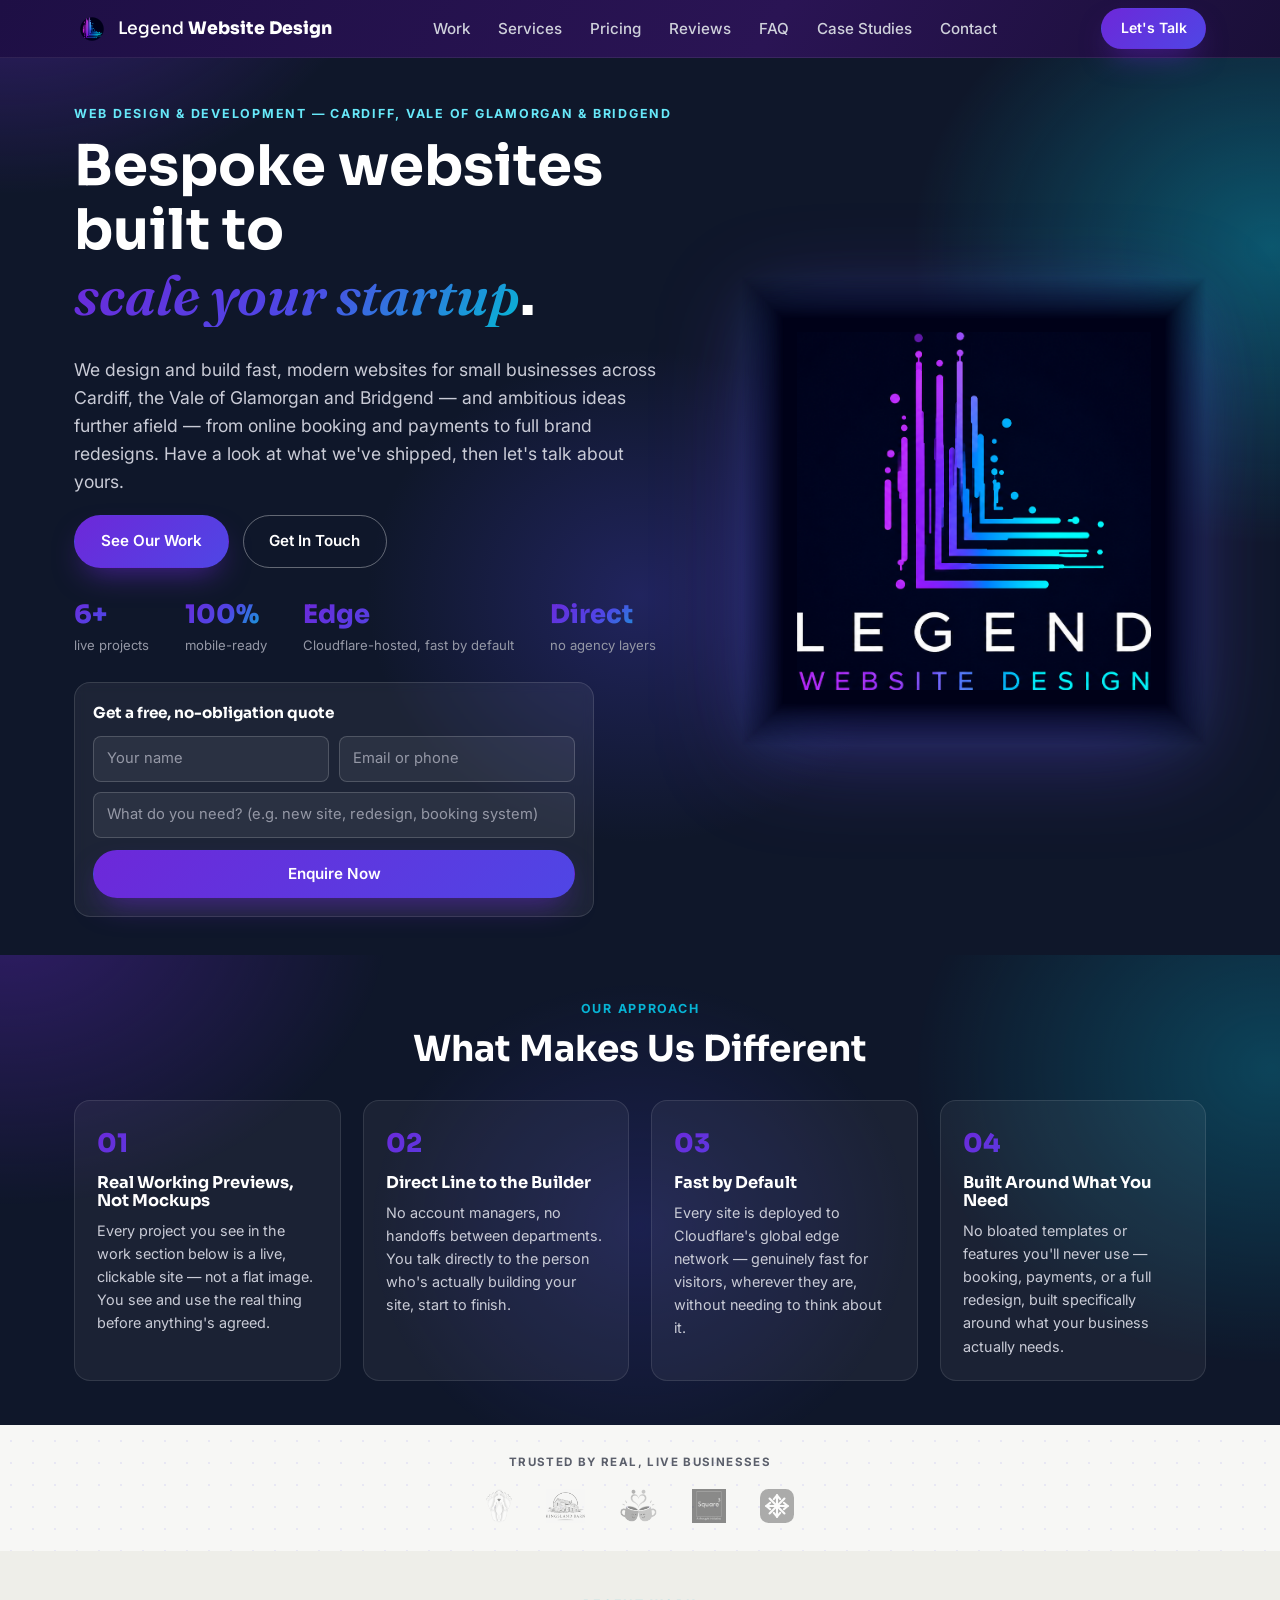
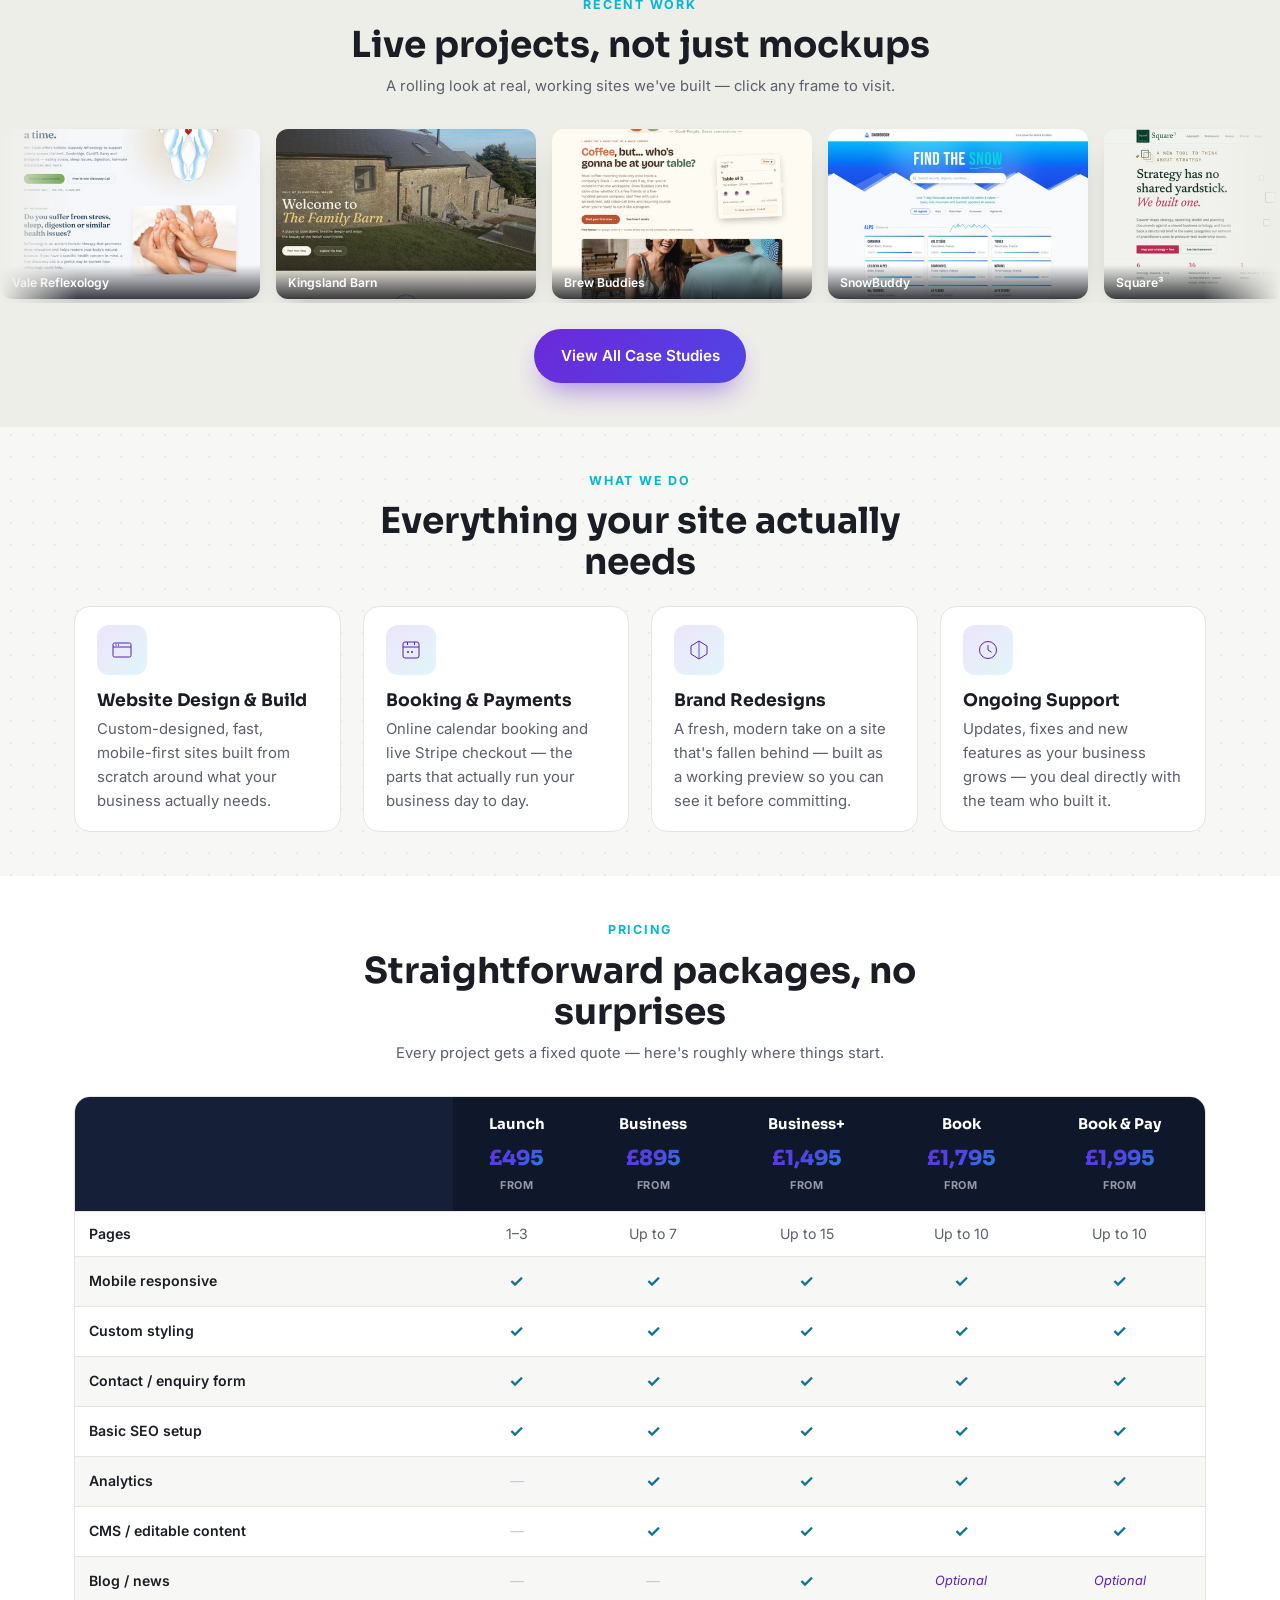
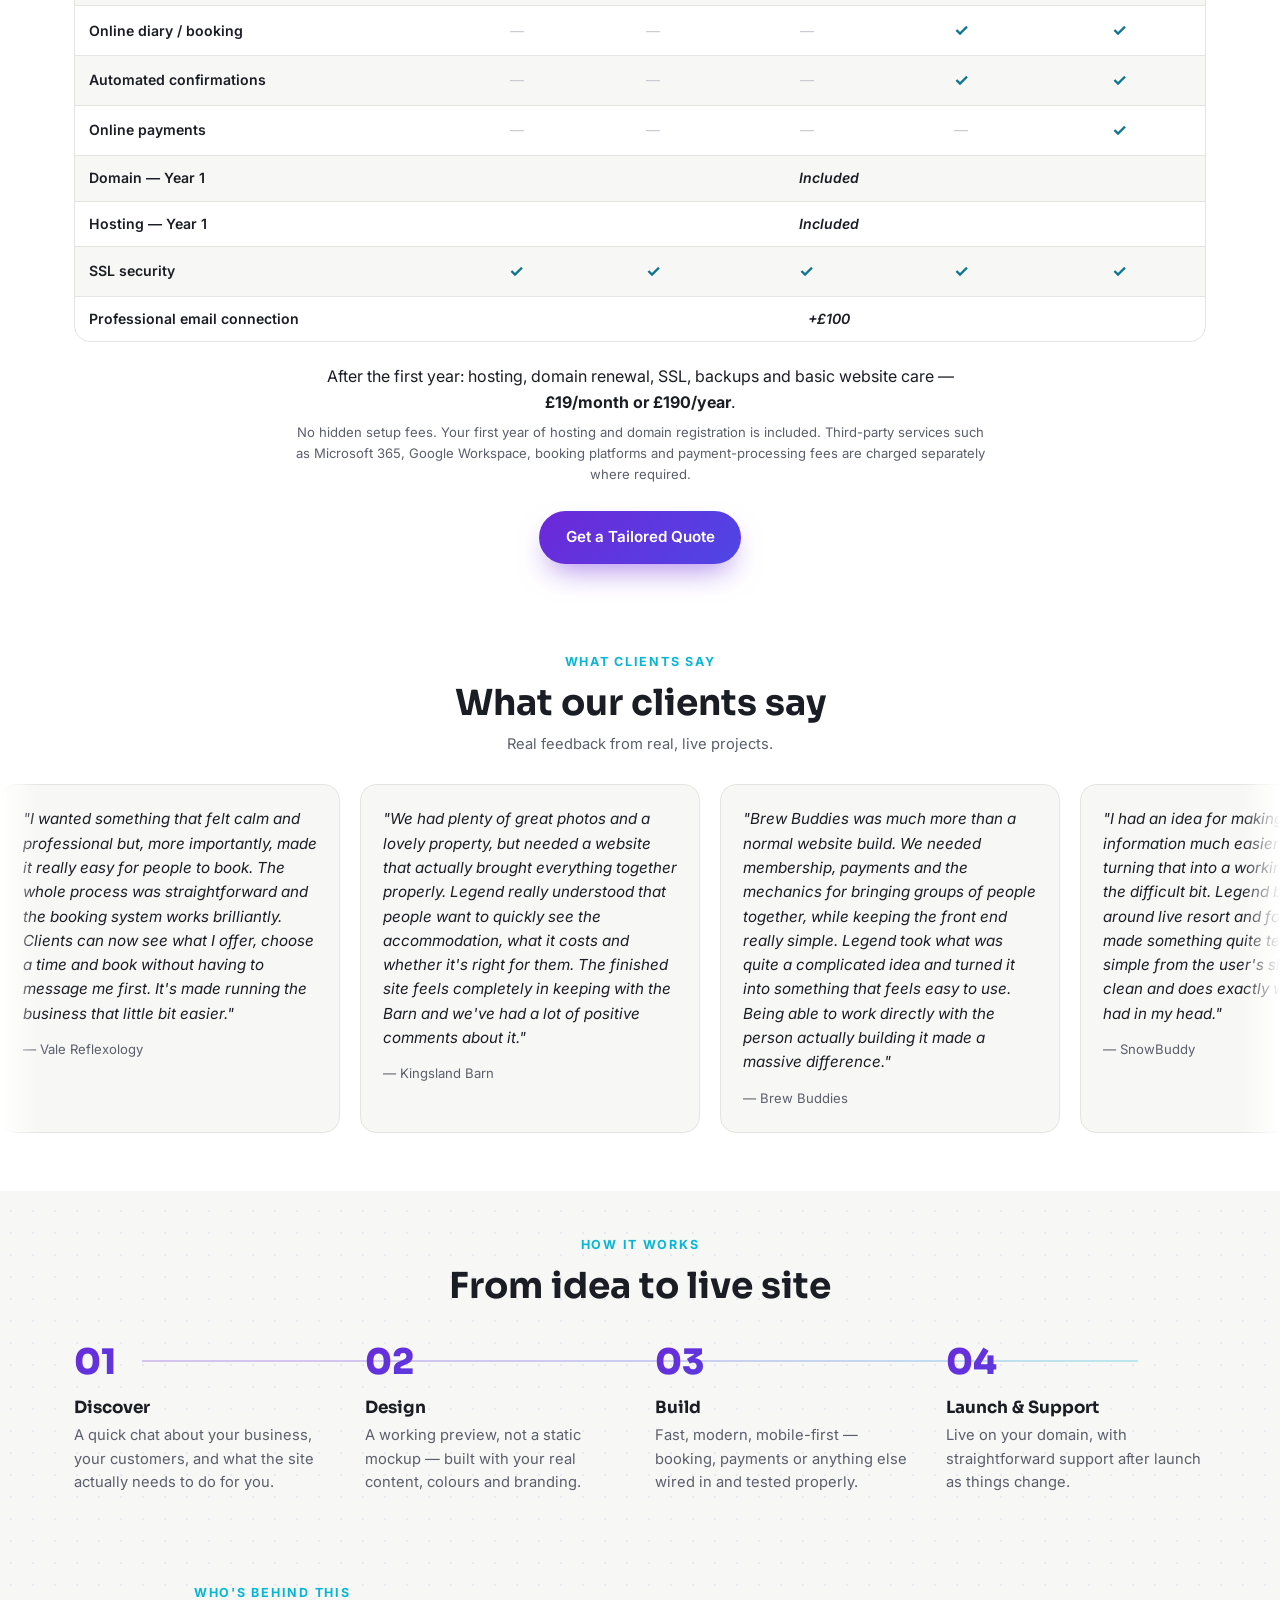
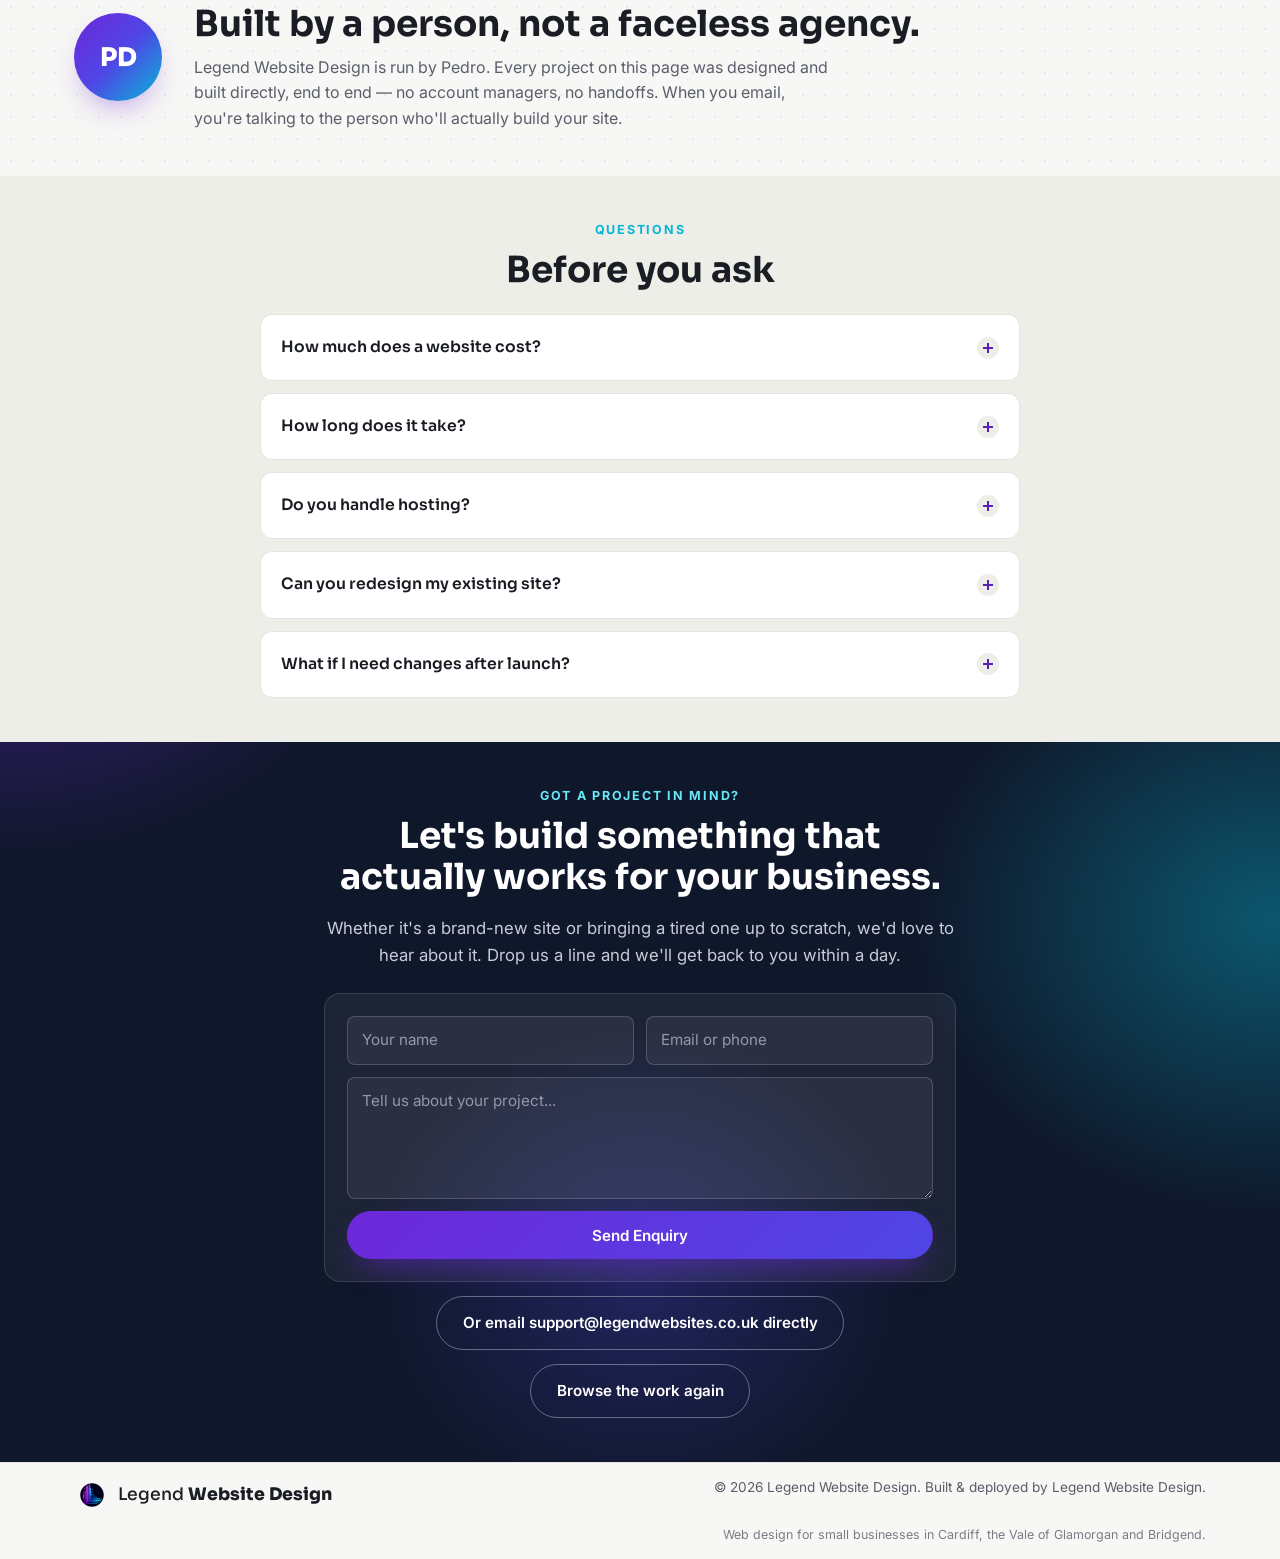
==== website/index.html @ ebe302f9 "Replace placeholder testimonials with 6 real client quotes - Vale Reflexology, Kingsland Barn, Brew " ====
<!DOCTYPE html>
<html lang="en">
<head>
<meta charset="UTF-8">
<meta name="viewport" content="width=device-width, initial-scale=1.0">
<title>Web Designer in Cardiff, Vale of Glamorgan &amp; Bridgend | Legend Website Design</title>
<meta name="description" content="Legend Website Design builds fast, modern websites for small businesses across Cardiff, the Vale of Glamorgan and Bridgend — booking systems, online payments and full brand redesigns, with fixed quotes and real, working previews.">
<meta name="robots" content="index, follow">
<link rel="canonical" href="https://www.legendwebsites.co.uk/">
<meta name="theme-color" content="#0f172a">

<meta property="og:type" content="website">
<meta property="og:site_name" content="Legend Website Design">
<meta property="og:locale" content="en_GB">
<meta property="og:url" content="https://www.legendwebsites.co.uk/">
<meta property="og:title" content="Web Designer in Cardiff, Vale of Glamorgan &amp; Bridgend | Legend Website Design">
<meta property="og:description" content="Fast, modern websites for small businesses across Cardiff, the Vale of Glamorgan and Bridgend — booking systems, online payments and full brand redesigns.">
<meta property="og:image" content="https://www.legendwebsites.co.uk/assets/og-image.jpg">
<meta property="og:image:width" content="1200">
<meta property="og:image:height" content="630">

<meta name="twitter:card" content="summary_large_image">
<meta name="twitter:title" content="Web Designer in Cardiff, Vale of Glamorgan &amp; Bridgend | Legend Website Design">
<meta name="twitter:description" content="Fast, modern websites for small businesses across Cardiff, the Vale of Glamorgan and Bridgend — booking systems, online payments and full brand redesigns.">
<meta name="twitter:image" content="https://www.legendwebsites.co.uk/assets/og-image.jpg">

<link rel="icon" href="/favicon.ico" sizes="any">
<link rel="icon" type="image/png" href="assets/favicon-dark-32.png" media="(prefers-color-scheme: dark)">
<link rel="icon" type="image/png" href="assets/favicon-light-32.png" media="(prefers-color-scheme: light)">
<link rel="icon" type="image/png" sizes="192x192" href="assets/favicon-dark-192.png">
<link rel="apple-touch-icon" href="assets/apple-touch-icon.png">
<link rel="preconnect" href="https://fonts.googleapis.com">
<link rel="preconnect" href="https://fonts.gstatic.com" crossorigin>
<link href="https://fonts.googleapis.com/css2?family=Sora:wght@400;500;600;700;800&family=Inter:wght@400;500;600;700&family=Fraunces:ital,wght@1,500;1,600&display=swap" rel="stylesheet">
<link rel="stylesheet" href="styles.css">
<script type="application/ld+json">
{
  "@context": "https://schema.org",
  "@type": "ProfessionalService",
  "name": "Legend Website Design",
  "description": "UK web design and development studio building fast, modern websites for small businesses — booking systems, online payments and full brand redesigns.",
  "url": "https://www.legendwebsites.co.uk/",
  "image": "https://www.legendwebsites.co.uk/assets/og-image.jpg",
  "email": "support@legendwebsites.co.uk",
  "areaServed": [
    { "@type": "City", "name": "Cardiff" },
    { "@type": "AdministrativeArea", "name": "Vale of Glamorgan" },
    { "@type": "City", "name": "Bridgend" }
  ],
  "priceRange": "£495-£2000",
  "makesOffer": [
    { "@type": "Offer", "itemOffered": { "@type": "Service", "name": "Website Design & Build" } },
    { "@type": "Offer", "itemOffered": { "@type": "Service", "name": "Booking & Payments Integration" } },
    { "@type": "Offer", "itemOffered": { "@type": "Service", "name": "Brand Redesigns" } },
    { "@type": "Offer", "itemOffered": { "@type": "Service", "name": "Ongoing Website Support" } }
  ]
}
</script>
<script type="application/ld+json">
{
  "@context": "https://schema.org",
  "@type": "FAQPage",
  "mainEntity": [
    {
      "@type": "Question",
      "name": "How much does a website cost?",
      "acceptedAnswer": { "@type": "Answer", "text": "Every project gets a fixed quote based on what you actually need — a simple site costs a lot less than one with booking and payments built in. Get in touch for a free, no-obligation quote before anything's agreed." }
    },
    {
      "@type": "Question",
      "name": "How long does it take?",
      "acceptedAnswer": { "@type": "Answer", "text": "Most small business sites go from first chat to live site in a couple of weeks, depending on scope and how quickly we get your content and feedback." }
    },
    {
      "@type": "Question",
      "name": "Do you handle hosting?",
      "acceptedAnswer": { "@type": "Answer", "text": "Yes — every site is deployed on Cloudflare's global network, fast by default, with hosting handled for you as part of the build." }
    },
    {
      "@type": "Question",
      "name": "Can you redesign my existing site?",
      "acceptedAnswer": { "@type": "Answer", "text": "Yes — that's exactly what the My Village Decor project in the work section is: a full redesign concept built as a real, working preview before anything's agreed." }
    },
    {
      "@type": "Question",
      "name": "What if I need changes after launch?",
      "acceptedAnswer": { "@type": "Answer", "text": "Ongoing updates and support are available whenever you need them — you deal directly with whoever built your site, not a support queue." }
    }
  ]
}
</script>
</head>
<body>

<header class="site-header" id="top">
  <div class="wrap header-inner">
    <a class="brand" href="#top">
      <img src="assets/logo-circle-120.png" alt="" class="brand-mark" aria-hidden="true">
      <span class="brand-text">Legend <strong>Website Design</strong></span>
    </a>
    <nav class="main-nav" aria-label="Primary">
      <a href="#work">Work</a>
      <a href="#services">Services</a>
      <a href="#pricing">Pricing</a>
      <a href="#reviews">Reviews</a>
      <a href="#faq">FAQ</a>
      <a href="/case-studies">Case Studies</a>
      <a href="#contact">Contact</a>
    </nav>
    <a href="#contact" class="btn btn-primary btn-sm header-cta">Let's Talk</a>
    <button class="nav-toggle" aria-label="Open menu" aria-expanded="false" id="navToggle">
      <span></span><span></span><span></span>
    </button>
  </div>
</header>

<main>

  <section class="hero">
    <div class="hero-glow" aria-hidden="true"></div>
    <div class="wrap hero-inner">
      <div class="hero-copy">
        <p class="eyebrow">Web design &amp; development — Cardiff, Vale of Glamorgan &amp; Bridgend</p>
        <h1>Bespoke websites built to<br><span class="rotate-word" id="rotateWord">tell your story</span>.</h1>
        <p class="hero-lede">We design and build fast, modern websites for small businesses across Cardiff, the Vale of Glamorgan and Bridgend — and ambitious ideas further afield — from online booking and payments to full brand redesigns. Have a look at what we've shipped, then let's talk about yours.</p>
        <div class="hero-actions">
          <a href="#work" class="btn btn-primary">See Our Work</a>
          <a href="#contact" class="btn btn-outline">Get In Touch</a>
        </div>
        <ul class="hero-stats">
          <li><strong>6+</strong><span>live projects</span></li>
          <li><strong>100%</strong><span>mobile-ready</span></li>
          <li><strong>Edge</strong><span>Cloudflare-hosted, fast by default</span></li>
          <li><strong>Direct</strong><span>no agency layers</span></li>
        </ul>

        <form class="quickform" id="heroQuickform">
          <p class="quickform-title">Get a free, no-obligation quote</p>
          <div class="quickform-row">
            <label class="sr-only" for="qfName">Your name</label>
            <input id="qfName" type="text" name="name" placeholder="Your name" required>
            <label class="sr-only" for="qfContact">Email or phone</label>
            <input id="qfContact" type="text" name="contact" placeholder="Email or phone" required>
          </div>
          <label class="sr-only" for="qfNeed">What do you need?</label>
          <input id="qfNeed" type="text" name="need" placeholder="What do you need? (e.g. new site, redesign, booking system)">
          <button type="submit" class="btn btn-primary btn-block">Enquire Now</button>
        </form>
      </div>
      <div class="hero-visual">
        <img src="assets/hero-logo.png" alt="Legend Website Design" class="hero-logo-img">
      </div>
    </div>
  </section>

  <section class="different">
    <div class="hero-glow hero-glow-different" aria-hidden="true"></div>
    <div class="wrap">
      <p class="eyebrow center">Our approach</p>
      <h2 class="section-title center">What Makes Us Different</h2>
      <div class="different-grid">
        <div class="different-card">
          <span class="different-num">01</span>
          <h3>Real Working Previews, Not Mockups</h3>
          <p>Every project you see in the work section below is a live, clickable site — not a flat image. You see and use the real thing before anything's agreed.</p>
        </div>
        <div class="different-card">
          <span class="different-num">02</span>
          <h3>Direct Line to the Builder</h3>
          <p>No account managers, no handoffs between departments. You talk directly to the person who's actually building your site, start to finish.</p>
        </div>
        <div class="different-card">
          <span class="different-num">03</span>
          <h3>Fast by Default</h3>
          <p>Every site is deployed to Cloudflare's global edge network — genuinely fast for visitors, wherever they are, without needing to think about it.</p>
        </div>
        <div class="different-card">
          <span class="different-num">04</span>
          <h3>Built Around What You Need</h3>
          <p>No bloated templates or features you'll never use — booking, payments, or a full redesign, built specifically around what your business actually needs.</p>
        </div>
      </div>
    </div>
  </section>

  <section class="trustbar">
    <div class="wrap">
      <p class="trustbar-label">Trusted by real, live businesses</p>
      <div class="trustbar-logos">
        <img src="assets/vale-logo.png" alt="Vale Reflexology">
        <img src="assets/barn-logo.png" alt="Kingsland Barn">
        <img src="assets/brewbuddies-logo.png" alt="Brew Buddies">
        <img src="assets/square3-logo.png" alt="Square³">
        <img src="assets/snowbuddy-logo.svg" alt="SnowBuddy">
      </div>
    </div>
  </section>

  <section class="work" id="work">
    <div class="wrap">
      <p class="eyebrow center">Recent work</p>
      <h2 class="section-title center">Live projects, not just mockups</h2>
      <p class="section-note center">A rolling look at real, working sites we've built — click any frame to visit.</p>
    </div>

    <div class="filmstrip-outer">
      <div class="filmstrip-track" id="filmstripTrack">
        <a class="filmstrip-tile" href="https://www.valereflexology.com" target="_blank" rel="noopener"><img src="assets/vale-mq1.jpg" alt="" loading="lazy"><span>Vale Reflexology</span></a>
        <a class="filmstrip-tile" href="https://kingslandbarn.co.uk" target="_blank" rel="noopener"><img src="assets/barn-mq1.jpg" alt="" loading="lazy"><span>Kingsland Barn</span></a>
        <a class="filmstrip-tile" href="https://www.brew-buddies.com" target="_blank" rel="noopener"><img src="assets/brewbuddies-mq1.jpg" alt="" loading="lazy"><span>Brew Buddies</span></a>
        <a class="filmstrip-tile" href="https://www.snowbuddy.co.uk" target="_blank" rel="noopener"><img src="assets/snowbuddy-mq1.jpg" alt="" loading="lazy"><span>SnowBuddy</span></a>
        <a class="filmstrip-tile" href="https://square3.co.uk" target="_blank" rel="noopener"><img src="assets/square3-mq1.jpg" alt="" loading="lazy"><span>Square³</span></a>
        <a class="filmstrip-tile" href="https://myvillagedecor.legendwebsites.co.uk" target="_blank" rel="noopener"><img src="assets/myvillagedecor-mq1.jpg" alt="" loading="lazy"><span>My Village Decor</span></a>
        <a class="filmstrip-tile" href="https://kingslandbarn.co.uk" target="_blank" rel="noopener"><img src="assets/barn-mq2.jpg" alt="" loading="lazy"><span>Kingsland Barn</span></a>
        <a class="filmstrip-tile" href="https://www.snowbuddy.co.uk" target="_blank" rel="noopener"><img src="assets/snowbuddy-mq2.jpg" alt="" loading="lazy"><span>SnowBuddy</span></a>
        <a class="filmstrip-tile" href="https://www.valereflexology.com" target="_blank" rel="noopener"><img src="assets/vale-mq2.jpg" alt="" loading="lazy"><span>Vale Reflexology</span></a>
        <a class="filmstrip-tile" href="https://myvillagedecor.legendwebsites.co.uk" target="_blank" rel="noopener"><img src="assets/myvillagedecor-mq2.jpg" alt="" loading="lazy"><span>My Village Decor</span></a>
        <a class="filmstrip-tile" href="https://square3.co.uk" target="_blank" rel="noopener"><img src="assets/square3-mq2.jpg" alt="" loading="lazy"><span>Square³</span></a>
        <a class="filmstrip-tile" href="https://www.brew-buddies.com" target="_blank" rel="noopener"><img src="assets/brewbuddies-mq2.jpg" alt="" loading="lazy"><span>Brew Buddies</span></a>
        <a class="filmstrip-tile" href="https://square3.co.uk" target="_blank" rel="noopener"><img src="assets/square3-mq3.jpg" alt="" loading="lazy"><span>Square³</span></a>
        <a class="filmstrip-tile" href="https://www.valereflexology.com" target="_blank" rel="noopener"><img src="assets/vale-mq3.jpg" alt="" loading="lazy"><span>Vale Reflexology</span></a>
        <a class="filmstrip-tile" href="https://kingslandbarn.co.uk" target="_blank" rel="noopener"><img src="assets/barn-mq3.jpg" alt="" loading="lazy"><span>Kingsland Barn</span></a>
        <a class="filmstrip-tile" href="https://myvillagedecor.legendwebsites.co.uk" target="_blank" rel="noopener"><img src="assets/myvillagedecor-mq3.jpg" alt="" loading="lazy"><span>My Village Decor</span></a>
        <a class="filmstrip-tile" href="https://www.snowbuddy.co.uk" target="_blank" rel="noopener"><img src="assets/snowbuddy-mq3.jpg" alt="" loading="lazy"><span>SnowBuddy</span></a>
        <a class="filmstrip-tile" href="https://www.brew-buddies.com" target="_blank" rel="noopener"><img src="assets/brewbuddies-mq3.jpg" alt="" loading="lazy"><span>Brew Buddies</span></a>
      </div>
    </div>

    <div class="wrap">
      <div class="pricing-cta"><a href="/case-studies" class="btn btn-primary">View All Case Studies</a></div>
    </div>
  </section>

  <section class="services" id="services">
    <div class="wrap">
      <p class="eyebrow center">What we do</p>
      <h2 class="section-title center">Everything your site actually needs</h2>
      <div class="service-grid">
        <article class="service-card">
          <div class="service-icon">
            <svg viewBox="0 0 48 48" fill="none"><rect x="6" y="10" width="36" height="28" rx="3" stroke="currentColor" stroke-width="2"/><path d="M6 18h36" stroke="currentColor" stroke-width="2"/><circle cx="12" cy="14" r="1.4" fill="currentColor"/><circle cx="17" cy="14" r="1.4" fill="currentColor"/></svg>
          </div>
          <h3>Website Design &amp; Build</h3>
          <p>Custom-designed, fast, mobile-first sites built from scratch around what your business actually needs.</p>
        </article>
        <article class="service-card">
          <div class="service-icon">
            <svg viewBox="0 0 48 48" fill="none"><rect x="8" y="8" width="32" height="32" rx="4" stroke="currentColor" stroke-width="2"/><path d="M8 18h32M17 8v6M31 8v6" stroke="currentColor" stroke-width="2"/><circle cx="18" cy="28" r="2" fill="currentColor"/><circle cx="26" cy="28" r="2" fill="currentColor"/></svg>
          </div>
          <h3>Booking &amp; Payments</h3>
          <p>Online calendar booking and live Stripe checkout — the parts that actually run your business day to day.</p>
        </article>
        <article class="service-card">
          <div class="service-icon">
            <svg viewBox="0 0 48 48" fill="none"><path d="M24 6 40 16v16L24 42 8 32V16Z" stroke="currentColor" stroke-width="2"/><path d="M24 6v36" stroke="currentColor" stroke-width="1.6"/></svg>
          </div>
          <h3>Brand Redesigns</h3>
          <p>A fresh, modern take on a site that's fallen behind — built as a working preview so you can see it before committing.</p>
        </article>
        <article class="service-card">
          <div class="service-icon">
            <svg viewBox="0 0 48 48" fill="none"><circle cx="24" cy="24" r="17" stroke="currentColor" stroke-width="2"/><path d="M24 15v9l6.5 4" stroke="currentColor" stroke-width="2" stroke-linecap="round"/></svg>
          </div>
          <h3>Ongoing Support</h3>
          <p>Updates, fixes and new features as your business grows — you deal directly with the team who built it.</p>
        </article>
      </div>
    </div>
  </section>

  <section class="pricing" id="pricing">
    <div class="wrap">
      <p class="eyebrow center">Pricing</p>
      <h2 class="section-title center">Straightforward packages, no surprises</h2>
      <p class="section-note center">Every project gets a fixed quote — here's roughly where things start.</p>

      <div class="pricing-table-wrap">
        <table class="pricing-table">
          <thead>
            <tr>
              <th scope="col" class="pricing-row-label"></th>
              <th scope="col">
                <span class="pt-tier">Launch</span>
                <span class="pt-price">£495</span>
                <span class="pt-price-note">from</span>
              </th>
              <th scope="col">
                <span class="pt-tier">Business</span>
                <span class="pt-price">£895</span>
                <span class="pt-price-note">from</span>
              </th>
              <th scope="col">
                <span class="pt-tier">Business+</span>
                <span class="pt-price">£1,495</span>
                <span class="pt-price-note">from</span>
              </th>
              <th scope="col">
                <span class="pt-tier">Book</span>
                <span class="pt-price">£1,795</span>
                <span class="pt-price-note">from</span>
              </th>
              <th scope="col">
                <span class="pt-tier">Book &amp; Pay</span>
                <span class="pt-price">£1,995</span>
                <span class="pt-price-note">from</span>
              </th>
            </tr>
          </thead>
          <tbody>
            <tr>
              <th scope="row">Pages</th>
              <td>1–3</td>
              <td>Up to 7</td>
              <td>Up to 15</td>
              <td>Up to 10</td>
              <td>Up to 10</td>
            </tr>
            <tr>
              <th scope="row">Mobile responsive</th>
              <td class="yes">✓</td><td class="yes">✓</td><td class="yes">✓</td><td class="yes">✓</td><td class="yes">✓</td>
            </tr>
            <tr>
              <th scope="row">Custom styling</th>
              <td class="yes">✓</td><td class="yes">✓</td><td class="yes">✓</td><td class="yes">✓</td><td class="yes">✓</td>
            </tr>
            <tr>
              <th scope="row">Contact / enquiry form</th>
              <td class="yes">✓</td><td class="yes">✓</td><td class="yes">✓</td><td class="yes">✓</td><td class="yes">✓</td>
            </tr>
            <tr>
              <th scope="row">Basic SEO setup</th>
              <td class="yes">✓</td><td class="yes">✓</td><td class="yes">✓</td><td class="yes">✓</td><td class="yes">✓</td>
            </tr>
            <tr>
              <th scope="row">Analytics</th>
              <td class="no">—</td><td class="yes">✓</td><td class="yes">✓</td><td class="yes">✓</td><td class="yes">✓</td>
            </tr>
            <tr>
              <th scope="row">CMS / editable content</th>
              <td class="no">—</td><td class="yes">✓</td><td class="yes">✓</td><td class="yes">✓</td><td class="yes">✓</td>
            </tr>
            <tr>
              <th scope="row">Blog / news</th>
              <td class="no">—</td><td class="no">—</td><td class="yes">✓</td><td class="opt">Optional</td><td class="opt">Optional</td>
            </tr>
            <tr>
              <th scope="row">Online diary / booking</th>
              <td class="no">—</td><td class="no">—</td><td class="no">—</td><td class="yes">✓</td><td class="yes">✓</td>
            </tr>
            <tr>
              <th scope="row">Automated confirmations</th>
              <td class="no">—</td><td class="no">—</td><td class="no">—</td><td class="yes">✓</td><td class="yes">✓</td>
            </tr>
            <tr>
              <th scope="row">Online payments</th>
              <td class="no">—</td><td class="no">—</td><td class="no">—</td><td class="no">—</td><td class="yes">✓</td>
            </tr>
            <tr>
              <th scope="row">Domain — Year 1</th>
              <td colspan="5" class="spanned">Included</td>
            </tr>
            <tr>
              <th scope="row">Hosting — Year 1</th>
              <td colspan="5" class="spanned">Included</td>
            </tr>
            <tr>
              <th scope="row">SSL security</th>
              <td class="yes">✓</td><td class="yes">✓</td><td class="yes">✓</td><td class="yes">✓</td><td class="yes">✓</td>
            </tr>
            <tr>
              <th scope="row">Professional email connection</th>
              <td colspan="5" class="spanned">+£100</td>
            </tr>
          </tbody>
        </table>
      </div>

      <p class="pricing-aftercare">After the first year: hosting, domain renewal, SSL, backups and basic website care — <strong>£19/month or £190/year</strong>.</p>
      <p class="pricing-disclaimer">No hidden setup fees. Your first year of hosting and domain registration is included. Third-party services such as Microsoft 365, Google Workspace, booking platforms and payment-processing fees are charged separately where required.</p>

      <div class="pricing-cta"><a href="#contact" class="btn btn-primary">Get a Tailored Quote</a></div>
    </div>
  </section>

  <section class="testimonials" id="reviews">
    <div class="wrap">
      <p class="eyebrow center">What clients say</p>
      <h2 class="section-title center">What our clients say</h2>
      <p class="section-note center">Real feedback from real, live projects.</p>
    </div>
    <div class="testimonial-scroll-outer">
      <div class="testimonial-scroll">
        <blockquote class="testimonial-card">
          <p>"I wanted something that felt calm and professional but, more importantly, made it really easy for people to book. The whole process was straightforward and the booking system works brilliantly. Clients can now see what I offer, choose a time and book without having to message me first. It's made running the business that little bit easier."</p>
          <cite>— Vale Reflexology</cite>
        </blockquote>
        <blockquote class="testimonial-card">
          <p>"We had plenty of great photos and a lovely property, but needed a website that actually brought everything together properly. Legend really understood that people want to quickly see the accommodation, what it costs and whether it's right for them. The finished site feels completely in keeping with the Barn and we've had a lot of positive comments about it."</p>
          <cite>— Kingsland Barn</cite>
        </blockquote>
        <blockquote class="testimonial-card">
          <p>"Brew Buddies was much more than a normal website build. We needed membership, payments and the mechanics for bringing groups of people together, while keeping the front end really simple. Legend took what was quite a complicated idea and turned it into something that feels easy to use. Being able to work directly with the person actually building it made a massive difference."</p>
          <cite>— Brew Buddies</cite>
        </blockquote>
        <blockquote class="testimonial-card">
          <p>"I had an idea for making ski and snow information much easier to use, but turning that into a working website was the difficult bit. Legend built the site around live resort and forecast data and made something quite technical feel simple from the user's side. It's fast, clean and does exactly what I originally had in my head."</p>
          <cite>— SnowBuddy</cite>
        </blockquote>
        <blockquote class="testimonial-card">
          <p>"We needed a site that could explain a fairly complex strategy proposition without drowning people in consultancy language. Legend challenged us on what actually needed to be on the page and how someone unfamiliar with Square³ would understand it. The result is much sharper, clearer and more credible than where we started."</p>
          <cite>— Square³</cite>
        </blockquote>
        <blockquote class="testimonial-card">
          <p>"I wasn't actually looking for a new website when Legend approached me. Rather than giving me a sales pitch, they built a working version showing what my existing site could look like with a more modern design. Being able to click around something using our own branding and photographs made it much easier to see the difference. A very refreshing way of approaching a website redesign."</p>
          <cite>— My Village Decor</cite>
        </blockquote>
      </div>
    </div>
  </section>

  <section class="process" id="process">
    <div class="wrap">
      <p class="eyebrow center">How it works</p>
      <h2 class="section-title center">From idea to live site</h2>
      <div class="process-grid">
        <div class="process-step">
          <span class="process-num">01</span>
          <h3>Discover</h3>
          <p>A quick chat about your business, your customers, and what the site actually needs to do for you.</p>
        </div>
        <div class="process-step">
          <span class="process-num">02</span>
          <h3>Design</h3>
          <p>A working preview, not a static mockup — built with your real content, colours and branding.</p>
        </div>
        <div class="process-step">
          <span class="process-num">03</span>
          <h3>Build</h3>
          <p>Fast, modern, mobile-first — booking, payments or anything else wired in and tested properly.</p>
        </div>
        <div class="process-step">
          <span class="process-num">04</span>
          <h3>Launch &amp; Support</h3>
          <p>Live on your domain, with straightforward support after launch as things change.</p>
        </div>
      </div>
    </div>
  </section>

  <section class="about-mini" id="about">
    <div class="wrap about-mini-inner">
      <div class="about-avatar" aria-hidden="true">PD</div>
      <div class="about-mini-copy">
        <p class="eyebrow">Who's behind this</p>
        <h2 class="section-title">Built by a person, not a faceless agency.</h2>
        <p>Legend Website Design is run by Pedro. Every project on this page was designed and built directly, end to end — no account managers, no handoffs. When you email, you're talking to the person who'll actually build your site.</p>
      </div>
    </div>
  </section>

  <section class="faq" id="faq">
    <div class="wrap">
      <p class="eyebrow center">Questions</p>
      <h2 class="section-title center">Before you ask</h2>
      <div class="faq-list">
        <details class="faq-item">
          <summary>How much does a website cost?<span class="faq-icon" aria-hidden="true"></span></summary>
          <p>Every project gets a fixed quote based on what you actually need — a simple site costs a lot less than one with booking and payments built in. Get in touch for a free, no-obligation quote before anything's agreed.</p>
        </details>
        <details class="faq-item">
          <summary>How long does it take?<span class="faq-icon" aria-hidden="true"></span></summary>
          <p>Most small business sites go from first chat to live site in a couple of weeks, depending on scope and how quickly we get your content and feedback.</p>
        </details>
        <details class="faq-item">
          <summary>Do you handle hosting?<span class="faq-icon" aria-hidden="true"></span></summary>
          <p>Yes — every site is deployed on Cloudflare's global network, fast by default, with hosting handled for you as part of the build.</p>
        </details>
        <details class="faq-item">
          <summary>Can you redesign my existing site?<span class="faq-icon" aria-hidden="true"></span></summary>
          <p>Yes — that's exactly what the My Village Decor project in the work section is: a full redesign concept built as a real, working preview before anything's agreed.</p>
        </details>
        <details class="faq-item">
          <summary>What if I need changes after launch?<span class="faq-icon" aria-hidden="true"></span></summary>
          <p>Ongoing updates and support are available whenever you need them — you deal directly with whoever built your site, not a support queue.</p>
        </details>
      </div>
    </div>
  </section>

  <section class="contact" id="contact">
    <div class="hero-glow hero-glow-contact" aria-hidden="true"></div>
    <div class="wrap contact-inner">
      <p class="eyebrow">Got a project in mind?</p>
      <h2 class="section-title">Let's build something that actually works for your business.</h2>
      <p class="contact-lede">Whether it's a brand-new site or bringing a tired one up to scratch, we'd love to hear about it. Drop us a line and we'll get back to you within a day.</p>
      <form class="contact-form" id="contactForm">
        <div class="contact-form-row">
          <label class="sr-only" for="cfName">Your name</label>
          <input id="cfName" type="text" name="name" placeholder="Your name" required>
          <label class="sr-only" for="cfContact">Email or phone</label>
          <input id="cfContact" type="text" name="contact" placeholder="Email or phone" required>
        </div>
        <label class="sr-only" for="cfMessage">Tell us about your project</label>
        <textarea id="cfMessage" name="message" rows="4" placeholder="Tell us about your project..."></textarea>
        <button type="submit" class="btn btn-primary btn-block">Send Enquiry</button>
      </form>
      <div class="contact-actions">
        <a href="mailto:support@legendwebsites.co.uk?subject=New%20project%20enquiry" class="btn btn-outline">Or email support@legendwebsites.co.uk directly</a>
        <a href="#work" class="btn btn-outline">Browse the work again</a>
      </div>
    </div>
  </section>

</main>

<footer class="site-footer">
  <div class="wrap footer-inner">
    <a class="brand" href="#top">
      <img src="assets/logo-circle-120.png" alt="" class="brand-mark" aria-hidden="true">
      <span class="brand-text">Legend <strong>Website Design</strong></span>
    </a>
    <p>&copy; <span id="year"></span> Legend Website Design. Built &amp; deployed by Legend Website Design.</p>
    <p class="footer-areas">Web design for small businesses in Cardiff, the Vale of Glamorgan and Bridgend.</p>
  </div>
</footer>

<script src="script.js"></script>
</body>
</html>
---- website/styles.css ----
:root {
  --ink: #0f172a;
  --ink-soft: #161f38;
  --ink-line: rgba(255,255,255,.1);
  --paper: #f7f7f5;
  --paper-deep: #eeeee9;
  --line: #e4e4e0;
  --text: #1b1d24;
  --text-soft: #5b5f6b;
  --violet: #6d28d9;
  --violet-deep: #5b21b6;
  --indigo: #4f46e5;
  --indigo-deep: #4338ca;
  --cyan: #06b6d4;
  --cyan-deep: #0e7490;
  --grad-brand: linear-gradient(135deg, var(--violet), var(--indigo) 50%, var(--cyan));
  --radius: 16px;
  --shadow: 0 24px 50px -24px rgba(11, 13, 18, 0.45);
  --container: 1180px;
}

* { box-sizing: border-box; }
html { scroll-behavior: smooth; }

body {
  margin: 0;
  font-family: 'Inter', -apple-system, BlinkMacSystemFont, sans-serif;
  color: var(--text);
  background:
    radial-gradient(circle, rgba(79,70,229,.09) 1px, transparent 1.4px);
  background-size: 22px 22px;
  background-color: var(--paper);
  line-height: 1.6;
}

h1, h2, h3 {
  font-family: 'Sora', 'Inter', sans-serif;
  font-weight: 700;
  line-height: 1.15;
  margin: 0 0 .5em;
  color: var(--text);
}

p { margin: 0 0 1em; color: var(--text-soft); }
a { color: inherit; text-decoration: none; }

.wrap { max-width: var(--container); margin: 0 auto; padding: 0 24px; }

.sr-only {
  position: absolute; width: 1px; height: 1px; padding: 0; margin: -1px;
  overflow: hidden; clip: rect(0,0,0,0); white-space: nowrap; border: 0;
}

.eyebrow {
  text-transform: uppercase;
  letter-spacing: .14em;
  font-size: .78rem;
  font-weight: 700;
  color: var(--cyan);
  margin: 0 0 .75em;
}
.eyebrow.center { text-align: center; }

.section-title { font-size: clamp(1.7rem, 2.8vw, 2.4rem); }
.section-title.center { text-align: center; margin-left: auto; margin-right: auto; max-width: 620px; }
.section-note { color: var(--text-soft); font-size: .92rem; }
.section-note.center { text-align: center; margin-top: -8px; }

.btn {
  display: inline-flex;
  align-items: center;
  justify-content: center;
  padding: .9em 1.7em;
  border-radius: 999px;
  font-weight: 600;
  font-size: .95rem;
  font-family: 'Inter', sans-serif;
  border: 1.5px solid transparent;
  cursor: pointer;
  transition: transform .15s ease, box-shadow .15s ease, background .15s ease;
}
.btn-primary {
  background: linear-gradient(135deg, var(--violet), var(--indigo));
  color: #fff;
  box-shadow: 0 14px 30px -10px rgba(109, 40, 217, .6);
}
.btn-primary:hover {
  background: linear-gradient(135deg, var(--violet-deep), var(--indigo));
  box-shadow: 0 18px 36px -8px rgba(79, 70, 229, .7);
  transform: translateY(-2px);
}
.btn-outline {
  background: transparent;
  border-color: rgba(255,255,255,.35);
  color: #fff;
}
.btn-outline:hover { background: rgba(255,255,255,.1); border-color: var(--cyan); transform: translateY(-2px); }
.btn-sm { padding: .6em 1.3em; font-size: .88rem; }
.btn-block { width: 100%; }

/* header */
.site-header {
  position: sticky;
  top: 0;
  z-index: 50;
  background: linear-gradient(120deg, #1e0f45, #2a1454 60%, #1a0f38);
  border-bottom: 1px solid rgba(255,255,255,.08);
}
.header-inner {
  display: flex;
  align-items: center;
  justify-content: space-between;
  gap: 20px;
  padding-top: 8px;
  padding-bottom: 8px;
}
.brand { display: flex; align-items: center; gap: 8px; }
.brand-mark {
  display: block;
  height: 36px;
  width: auto;
  mask-image: radial-gradient(circle, #000 44%, transparent 48%);
  -webkit-mask-image: radial-gradient(circle, #000 44%, transparent 48%);
}
.brand-text { font-family: 'Sora', sans-serif; font-weight: 500; font-size: 1.08rem; color: #fff; }
.brand-text strong { font-weight: 800; }

.main-nav { display: flex; align-items: center; gap: 28px; font-weight: 500; font-size: .95rem; }
.main-nav a { color: #cfd1db; }
.main-nav a:hover { color: #fff; }

.header-cta { margin-left: 4px; }

.nav-toggle {
  display: none;
  flex-direction: column;
  gap: 5px;
  background: none;
  border: none;
  cursor: pointer;
  padding: 8px;
}
.nav-toggle span { width: 22px; height: 2px; background: #fff; border-radius: 2px; }

/* hero */
.hero {
  position: relative;
  overflow: hidden;
  background: var(--ink);
  color: #fff;
}
.hero-glow {
  position: absolute; inset: -30% -15% auto -15%; height: 150%;
  background:
    radial-gradient(620px 480px at 12% 8%, rgba(109,40,217,.5), transparent 62%),
    radial-gradient(580px 480px at 88% 34%, rgba(6,182,212,.4), transparent 62%),
    radial-gradient(420px 380px at 50% 60%, rgba(79,70,229,.28), transparent 65%);
  pointer-events: none;
  animation: driftGlow 14s ease-in-out infinite alternate;
}
@keyframes driftGlow {
  0% { transform: translate(0, 0) scale(1); }
  100% { transform: translate(2%, 3%) scale(1.06); }
}
.hero-inner {
  position: relative; z-index: 2;
  padding: 46px 24px 38px;
  display: grid;
  grid-template-columns: 1.15fr .85fr;
  gap: 40px;
  align-items: center;
}
.hero-visual { display: flex; justify-content: center; align-items: center; }
.hero-logo-img {
  max-width: 100%;
  width: 100%;
  height: auto;
  filter: drop-shadow(0 20px 50px rgba(109,40,217,.4)) drop-shadow(0 6px 20px rgba(6,182,212,.2));
  animation: floatLogo 6s ease-in-out infinite;
}
@keyframes floatLogo {
  0%, 100% { transform: translateY(0); }
  50% { transform: translateY(-16px); }
}
.hero .eyebrow { color: #67e8f9; }
.hero h1 { color: #fff; font-size: clamp(2.3rem, 4.6vw, 3.5rem); }
.hero h1 .pop {
  background: var(--grad-brand);
  -webkit-background-clip: text;
  background-clip: text;
  color: transparent;
}
.rotate-word {
  display: inline-block;
  white-space: nowrap;
  font-family: 'Fraunces', serif;
  font-style: italic;
  font-weight: 600;
  background: var(--grad-brand);
  -webkit-background-clip: text;
  background-clip: text;
  color: transparent;
  transition: opacity .35s ease, transform .35s ease;
}
.rotate-word.is-swapping { opacity: 0; transform: translateY(10px); }
.hero-lede { color: #c9cbd6; font-size: 1.1rem; max-width: 600px; }
.hero-actions { display: flex; gap: 14px; flex-wrap: wrap; margin: 18px 0 26px; }
.hero-stats { list-style: none; display: flex; gap: 36px; padding: 0; margin: 0; flex-wrap: wrap; }
.hero-stats li { display: flex; flex-direction: column; }
.hero-stats strong {
  font-family: 'Sora', sans-serif;
  font-weight: 800;
  font-size: 1.6rem;
  background: var(--grad-brand);
  -webkit-background-clip: text;
  background-clip: text;
  color: transparent;
}
.hero-stats span { font-size: .82rem; color: #9598a6; }

.quickform {
  margin-top: 26px;
  max-width: 520px;
  background: rgba(255,255,255,.06);
  border: 1px solid rgba(255,255,255,.12);
  border-radius: var(--radius);
  padding: 18px;
  backdrop-filter: blur(6px);
}
.quickform-title { font-family: 'Sora', sans-serif; font-weight: 700; color: #fff; font-size: .95rem; margin: 0 0 10px; }
.quickform-row { display: flex; gap: 10px; margin-bottom: 10px; }
.quickform input {
  font: inherit;
  font-size: .92rem;
  padding: .7em .9em;
  border-radius: 8px;
  border: 1px solid rgba(255,255,255,.18);
  background: rgba(255,255,255,.06);
  color: #fff;
  width: 100%;
}
.quickform input::placeholder { color: #9598a6; }
.quickform input:focus { outline: 2px solid var(--cyan); outline-offset: 1px; }
.quickform input + input { margin-top: 0; }
.quickform > input { width: 100%; margin-bottom: 10px; }
.quickform .btn { margin-top: 2px; }

.cs-hero { position: relative; overflow: hidden; background: var(--ink); color: #fff; }
.cs-hero-inner { position: relative; z-index: 2; padding: 56px 24px 44px; max-width: 720px; }
.cs-hero .eyebrow { color: #67e8f9; }
.cs-hero h1 { color: #fff; font-size: clamp(2rem, 4vw, 2.9rem); }
.cs-hero .hero-lede { color: #c9cbd6; font-size: 1.05rem; }

/* trust bar */
.trustbar { padding: 28px 0; }
.trustbar-label {
  text-align: center;
  text-transform: uppercase;
  letter-spacing: .12em;
  font-size: .72rem;
  font-weight: 700;
  color: var(--text-soft);
  margin: 0 0 18px;
}
.trustbar-logos {
  display: flex;
  align-items: center;
  justify-content: center;
  flex-wrap: wrap;
  gap: 34px;
}
.trustbar-logos img {
  height: 34px;
  width: auto;
  max-width: 130px;
  object-fit: contain;
  filter: grayscale(1) opacity(.55);
  transition: filter .2s ease;
}
.trustbar-logos img:hover { filter: grayscale(0) opacity(1); }

/* services */
.services { padding: 44px 0; }
.service-grid {
  display: grid;
  grid-template-columns: repeat(auto-fit, minmax(230px, 1fr));
  gap: 22px;
  margin-top: 24px;
}
.service-card {
  position: relative;
  background: #fff;
  border: 1px solid var(--line);
  border-radius: var(--radius);
  padding: 18px 22px;
  overflow: hidden;
  transition: transform .18s ease, box-shadow .18s ease, border-color .18s ease;
}
.service-card::before {
  content: "";
  position: absolute; top: 0; left: 0; right: 0; height: 3px;
  background: var(--grad-brand);
  transform: scaleX(0);
  transform-origin: left;
  transition: transform .25s ease;
}
.service-card:hover {
  transform: translateY(-5px);
  box-shadow: 0 26px 48px -20px rgba(79, 70, 229, .35);
  border-color: transparent;
}
.service-card:hover::before { transform: scaleX(1); }
.service-icon {
  width: 50px; height: 50px;
  display: flex; align-items: center; justify-content: center;
  background: linear-gradient(135deg, rgba(109,40,217,.12), rgba(6,182,212,.12));
  border-radius: 12px;
  color: var(--violet-deep);
  margin-bottom: 16px;
  transition: transform .2s ease;
}
.service-card:hover .service-icon { transform: scale(1.08) rotate(-4deg); }
.service-icon svg { width: 24px; height: 24px; }
.service-card h3 { font-size: 1.08rem; margin-bottom: .4em; }
.service-card p { font-size: .93rem; margin: 0; }

/* what makes us different */
.different {
  position: relative;
  overflow: hidden;
  background: var(--ink);
  color: #fff;
  padding: 44px 0;
}
.hero-glow-different { inset: -20% -15% auto -15%; height: 130%; opacity: .7; }
.different .section-title { color: #fff; position: relative; z-index: 2; }
.different-grid {
  position: relative; z-index: 2;
  margin-top: 30px;
  display: grid;
  grid-template-columns: repeat(auto-fit, minmax(240px, 1fr));
  gap: 22px;
}
.different-card {
  background: rgba(255,255,255,.05);
  border: 1px solid rgba(255,255,255,.1);
  border-radius: var(--radius);
  padding: 22px;
}
.different-num {
  display: block;
  font-family: 'Sora', sans-serif;
  font-weight: 800;
  font-size: 1.6rem;
  background: var(--grad-brand);
  -webkit-background-clip: text;
  background-clip: text;
  color: transparent;
  margin-bottom: 10px;
}
.different-card h3 { color: #fff; font-size: 1.02rem; margin-bottom: .5em; }
.different-card p { color: #c9cbd6; font-size: .9rem; margin: 0; }

/* pricing */
.pricing { padding: 44px 0; background: #fff; }
.pricing-table-wrap {
  margin-top: 30px;
  overflow-x: auto;
  border-radius: var(--radius);
  border: 1px solid var(--line);
}
.pricing-table {
  width: 100%;
  min-width: 760px;
  border-collapse: collapse;
  font-size: .88rem;
}
.pricing-table thead th {
  background: var(--ink);
  color: #fff;
  padding: 16px 12px;
  text-align: center;
  vertical-align: top;
}
.pricing-table thead th.pricing-row-label { background: var(--ink-soft); }
.pt-tier { display: block; font-family: 'Sora', sans-serif; font-weight: 700; font-size: .92rem; margin-bottom: 6px; }
.pt-price {
  display: block;
  font-family: 'Sora', sans-serif;
  font-weight: 800;
  font-size: 1.3rem;
  background: var(--grad-brand);
  -webkit-background-clip: text;
  background-clip: text;
  color: transparent;
}
.pt-price-note { display: block; font-size: .68rem; color: #9598a6; text-transform: uppercase; letter-spacing: .06em; margin-top: 2px; }

.pricing-table tbody th {
  text-align: left;
  padding: 11px 14px;
  font-weight: 600;
  color: var(--text);
  white-space: nowrap;
  border-top: 1px solid var(--line);
}
.pricing-table tbody td {
  text-align: center;
  padding: 11px 8px;
  border-top: 1px solid var(--line);
  color: var(--text-soft);
}
.pricing-table tbody tr:nth-child(even) { background: var(--paper); }
.pricing-table td.yes { color: var(--cyan-deep); font-weight: 700; font-size: 1.05rem; }
.pricing-table td.no { color: #c7c9d1; }
.pricing-table td.opt { font-size: .8rem; font-style: italic; color: var(--violet-deep); }
.pricing-table td.spanned { font-weight: 600; color: var(--text); font-style: italic; }

.pricing-aftercare { text-align: center; margin: 22px auto 6px; max-width: 640px; color: var(--text); }
.pricing-disclaimer { text-align: center; margin: 0 auto; max-width: 700px; font-size: .82rem; color: var(--text-soft); }
.pricing-cta { display: flex; justify-content: center; margin-top: 26px; }

/* work / portfolio */
.work { padding: 44px 0; background: var(--paper-deep); }

.filmstrip-outer {
  margin-top: 26px;
  overflow: hidden;
  -webkit-mask-image: linear-gradient(90deg, transparent 0%, #000 6%, #000 94%, transparent 100%);
  mask-image: linear-gradient(90deg, transparent 0%, #000 6%, #000 94%, transparent 100%);
}
.filmstrip-track {
  display: flex;
  gap: 16px;
  width: max-content;
  padding: 4px 0;
  animation: filmstripScroll 130s linear infinite;
}
.filmstrip-outer:hover .filmstrip-track { animation-play-state: paused; }
@keyframes filmstripScroll {
  from { transform: translateX(0); }
  to { transform: translateX(-50%); }
}
.filmstrip-tile {
  position: relative;
  flex: none;
  width: 260px;
  height: 170px;
  border-radius: 12px;
  overflow: hidden;
  display: block;
  box-shadow: 0 12px 26px -14px rgba(11,13,18,.35);
  transition: transform .2s ease;
}
.filmstrip-tile:hover { transform: translateY(-4px); }
.filmstrip-tile img { width: 100%; height: 100%; object-fit: cover; object-position: top; display: block; }
.filmstrip-tile span {
  position: absolute; left: 0; right: 0; bottom: 0;
  padding: 8px 12px 7px;
  font-size: .76rem;
  font-weight: 600;
  color: #fff;
  background: linear-gradient(to top, rgba(11,13,18,.8), transparent);
}
.portfolio-grid {
  margin-top: 24px;
  display: grid;
  grid-template-columns: repeat(auto-fit, minmax(320px, 1fr));
  gap: 26px;
}
.portfolio-card {
  display: block;
  background: #fff;
  border: 1px solid var(--line);
  border-radius: var(--radius);
  overflow: hidden;
  box-shadow: 0 2px 0 rgba(0,0,0,.02);
  transition: transform .22s ease, box-shadow .22s ease;
}
.portfolio-card:hover {
  transform: translateY(-7px) scale(1.012);
  box-shadow: 0 30px 55px -18px color-mix(in srgb, var(--pc-bg) 55%, transparent);
}

.browser-frame { background: var(--pc-bg); color: var(--pc-fg); }
.browser-chrome {
  display: flex; align-items: center; gap: 6px;
  padding: 10px 14px;
  background: rgba(0,0,0,.18);
}
.browser-chrome span {
  width: 8px; height: 8px; border-radius: 50%;
  background: rgba(255,255,255,.35);
  display: inline-block;
}
.browser-chrome em {
  font-style: normal;
  margin-left: 10px;
  font-size: .74rem;
  color: rgba(255,255,255,.65);
  font-family: 'Inter', monospace;
  overflow: hidden;
  text-overflow: ellipsis;
  white-space: nowrap;
}
.browser-body {
  position: relative;
  padding: 32px 24px;
  background-image: var(--pc-shot);
  background-size: cover;
  background-position: top center;
  height: 190px;
  display: flex;
  flex-direction: column;
  justify-content: center;
  overflow: hidden;
}
.pc-shot-img {
  position: absolute;
  top: 0; left: 0;
  width: 100%;
  height: auto;
  z-index: 0;
  opacity: 0;
  transform: translateY(0);
  transition: opacity .5s ease, transform 9s linear;
}
.portfolio-card:hover .pc-shot-img { opacity: 1; transform: translateY(-68%); }
.browser-body::before {
  content: "";
  position: absolute; inset: 0;
  z-index: 1;
  background: linear-gradient(155deg,
    color-mix(in srgb, var(--pc-bg) 92%, transparent) 0%,
    color-mix(in srgb, var(--pc-bg) 78%, transparent) 40%,
    color-mix(in srgb, var(--pc-bg2) 72%, transparent) 100%);
  transition: opacity .4s ease;
}
.portfolio-card:hover .browser-body::before { opacity: .55; }
.browser-body > :not(.pc-shot-img) { position: relative; z-index: 2; }
.pc-eyebrow {
  font-family: 'Inter', sans-serif;
  text-transform: uppercase;
  letter-spacing: .1em;
  font-size: .68rem;
  font-weight: 700;
  color: var(--pc-fg);
  opacity: .75;
  margin: 0 0 .5em;
}
.pc-heading {
  font-family: var(--pc-font);
  font-size: 1.7rem;
  font-weight: 700;
  color: var(--pc-fg);
  margin: 0;
}
.pc-logo {
  max-height: 60px;
  width: auto;
  max-width: 220px;
  object-fit: contain;
  display: block;
  filter: drop-shadow(0 3px 10px rgba(0,0,0,.3));
}
.pc-logo-badge {
  max-height: 68px;
  border-radius: 8px;
  filter: drop-shadow(0 4px 14px rgba(0,0,0,.35));
}
.pc-lockup { display: flex; align-items: center; gap: 12px; }
.pc-lockup .pc-logo-icon { max-height: 40px; filter: none; }
.pc-lockup .pc-heading { font-size: 1.5rem; }
.portfolio-meta { padding: 14px 20px 16px; }
.portfolio-meta h3 {
  font-size: 1.1rem;
  margin-bottom: .4em;
  display: flex; align-items: center; gap: 8px;
}
.portfolio-meta .tag {
  font-size: .68rem;
  text-transform: uppercase;
  letter-spacing: .06em;
  font-weight: 700;
  color: var(--violet-deep);
  background: rgba(109,40,217,.1);
  padding: .3em .6em;
  border-radius: 999px;
}
.portfolio-meta p { font-size: .93rem; margin: 0 0 14px; }
.portfolio-result {
  font-size: .85rem !important;
  color: var(--text) !important;
  font-weight: 500;
  padding: 10px 12px;
  background: var(--paper-deep);
  border-left: 3px solid var(--pc-bg);
  border-radius: 6px;
}
.tag-new { color: var(--cyan-deep); background: rgba(6,182,212,.1); }
.portfolio-link { font-weight: 600; font-size: .9rem; color: var(--pc-bg); }
.portfolio-card:hover .portfolio-link { text-decoration: underline; }

/* testimonials */
.testimonials { padding: 44px 0; background: #fff; }
.testimonial-scroll-outer {
  margin-top: 24px;
  overflow-x: auto;
  overflow-y: hidden;
  scroll-snap-type: x proximity;
  -webkit-mask-image: linear-gradient(90deg, transparent 0%, #000 3%, #000 97%, transparent 100%);
  mask-image: linear-gradient(90deg, transparent 0%, #000 3%, #000 97%, transparent 100%);
  scrollbar-width: thin;
}
.testimonial-scroll {
  display: flex;
  gap: 20px;
  width: max-content;
  padding: 4px 24px 14px;
}
.testimonial-card {
  scroll-snap-align: start;
  flex: none;
  width: min(340px, 82vw);
  margin: 0;
  background: var(--paper);
  border: 1px solid var(--line);
  border-radius: var(--radius);
  padding: 22px;
}
.testimonial-card p { color: var(--text); font-size: .95rem; font-style: italic; margin: 0 0 10px; }
.testimonial-card cite { color: var(--text-soft); font-size: .82rem; font-style: normal; }

/* process */
.process { padding: 44px 0; }
.process-grid {
  margin-top: 28px;
  display: grid;
  grid-template-columns: repeat(auto-fit, minmax(220px, 1fr));
  gap: 30px;
  position: relative;
}
.process-grid::before {
  content: "";
  position: absolute;
  top: 26px;
  left: 6%;
  right: 6%;
  height: 2px;
  background: linear-gradient(90deg, var(--violet), var(--indigo), var(--cyan));
  opacity: .25;
}
.process-step { position: relative; }
.process-num {
  display: block;
  font-family: 'Sora', sans-serif;
  font-weight: 800;
  font-size: 2.2rem;
  background: var(--grad-brand);
  -webkit-background-clip: text;
  background-clip: text;
  color: transparent;
  margin-bottom: 8px;
}
.process-step h3 { font-size: 1.05rem; margin-bottom: .4em; }
.process-step p { font-size: .92rem; margin: 0; }

/* about mini */
.about-mini { padding: 44px 0; }
.about-mini-inner {
  display: flex;
  align-items: center;
  gap: 32px;
}
.about-avatar {
  flex: none;
  width: 88px; height: 88px;
  border-radius: 50%;
  background: var(--grad-brand);
  color: #fff;
  font-family: 'Sora', sans-serif;
  font-weight: 800;
  font-size: 1.6rem;
  display: flex; align-items: center; justify-content: center;
  box-shadow: 0 14px 30px -12px rgba(109,40,217,.5);
}
.about-mini-copy .section-title { margin-bottom: .3em; }
.about-mini-copy p { margin: 0; max-width: 640px; }

/* faq */
.faq { padding: 44px 0; background: var(--paper-deep); }
.faq-list { margin-top: 24px; max-width: 760px; margin-left: auto; margin-right: auto; display: grid; gap: 12px; }
.faq-item {
  background: #fff;
  border: 1px solid var(--line);
  border-radius: 12px;
  padding: 4px 20px;
}
.faq-item summary {
  list-style: none;
  cursor: pointer;
  padding: 16px 0;
  font-family: 'Sora', sans-serif;
  font-weight: 600;
  font-size: .98rem;
  color: var(--text);
  display: flex;
  align-items: center;
  justify-content: space-between;
}
.faq-item summary::-webkit-details-marker { display: none; }
.faq-icon {
  flex: none;
  width: 22px; height: 22px;
  border-radius: 50%;
  background: var(--paper-deep);
  color: var(--violet-deep);
  display: flex; align-items: center; justify-content: center;
  position: relative;
}
.faq-icon::before, .faq-icon::after {
  content: "";
  position: absolute;
  background: var(--violet-deep);
  transition: transform .2s ease;
}
.faq-icon::before { width: 10px; height: 2px; }
.faq-icon::after { width: 2px; height: 10px; }
.faq-item[open] .faq-icon::after { transform: rotate(90deg) scaleX(0); }
.faq-item p { padding-bottom: 16px; margin: 0; font-size: .92rem; }

/* contact */
.contact {
  position: relative;
  overflow: hidden;
  background: var(--ink);
  color: #fff;
  padding: 44px 0;
  text-align: center;
}
.hero-glow-contact { inset: -40% -15% auto -15%; height: 190%; }
.contact-inner { position: relative; z-index: 2; max-width: 680px; margin: 0 auto; }
.contact .eyebrow { color: #67e8f9; justify-content: center; }
.contact .section-title { color: #fff; }
.contact-lede { color: #c9cbd6; font-size: 1.05rem; }

.contact-form {
  text-align: left;
  background: rgba(255,255,255,.06);
  border: 1px solid rgba(255,255,255,.12);
  border-radius: var(--radius);
  padding: 22px;
  margin-top: 24px;
  display: grid;
  gap: 12px;
}
.contact-form-row { display: flex; gap: 12px; }
.contact-form input, .contact-form textarea {
  font: inherit;
  font-size: .95rem;
  padding: .75em .95em;
  border-radius: 8px;
  border: 1px solid rgba(255,255,255,.18);
  background: rgba(255,255,255,.06);
  color: #fff;
  width: 100%;
  resize: vertical;
}
.contact-form input::placeholder, .contact-form textarea::placeholder { color: #9598a6; }
.contact-form input:focus, .contact-form textarea:focus { outline: 2px solid var(--cyan); outline-offset: 1px; }

.contact-actions { display: flex; gap: 14px; justify-content: center; flex-wrap: wrap; margin-top: 14px; }

/* footer */
.site-footer { background: var(--paper); color: var(--text-soft); padding: 14px 0; border-top: 1px solid var(--line); }
.site-footer .brand-text { color: var(--text); }
.footer-inner { display: flex; justify-content: space-between; align-items: center; flex-wrap: wrap; gap: 12px; font-size: .85rem; }
.footer-areas { font-size: .78rem; color: var(--text-soft); opacity: .8; margin: 0; width: 100%; text-align: right; }
@media (max-width: 760px) { .footer-areas { text-align: left; } }

@media (max-width: 760px) {
  .main-nav, .header-cta { display: none; }
  .nav-toggle { display: flex; }
  .header-inner { position: relative; }
  .main-nav.is-open {
    display: flex;
    flex-direction: column;
    align-items: flex-start;
    gap: 4px;
    position: absolute;
    top: 100%;
    left: 0;
    right: 0;
    background: var(--ink);
    border-bottom: 1px solid var(--ink-line);
    padding: 12px 24px 20px;
  }
  .main-nav.is-open a { width: 100%; padding: 10px 0; color: #fff; }
  .hero-inner { padding: 38px 24px 32px; grid-template-columns: 1fr; gap: 26px; }
  .hero-visual { order: -1; max-width: 320px; margin: 0 auto; }
  .hero-stats { gap: 22px; }
  .quickform-row { flex-direction: column; }
  .contact-form-row { flex-direction: column; }
  .about-mini-inner { flex-direction: column; text-align: center; }
  .trustbar-logos { gap: 24px; }
}
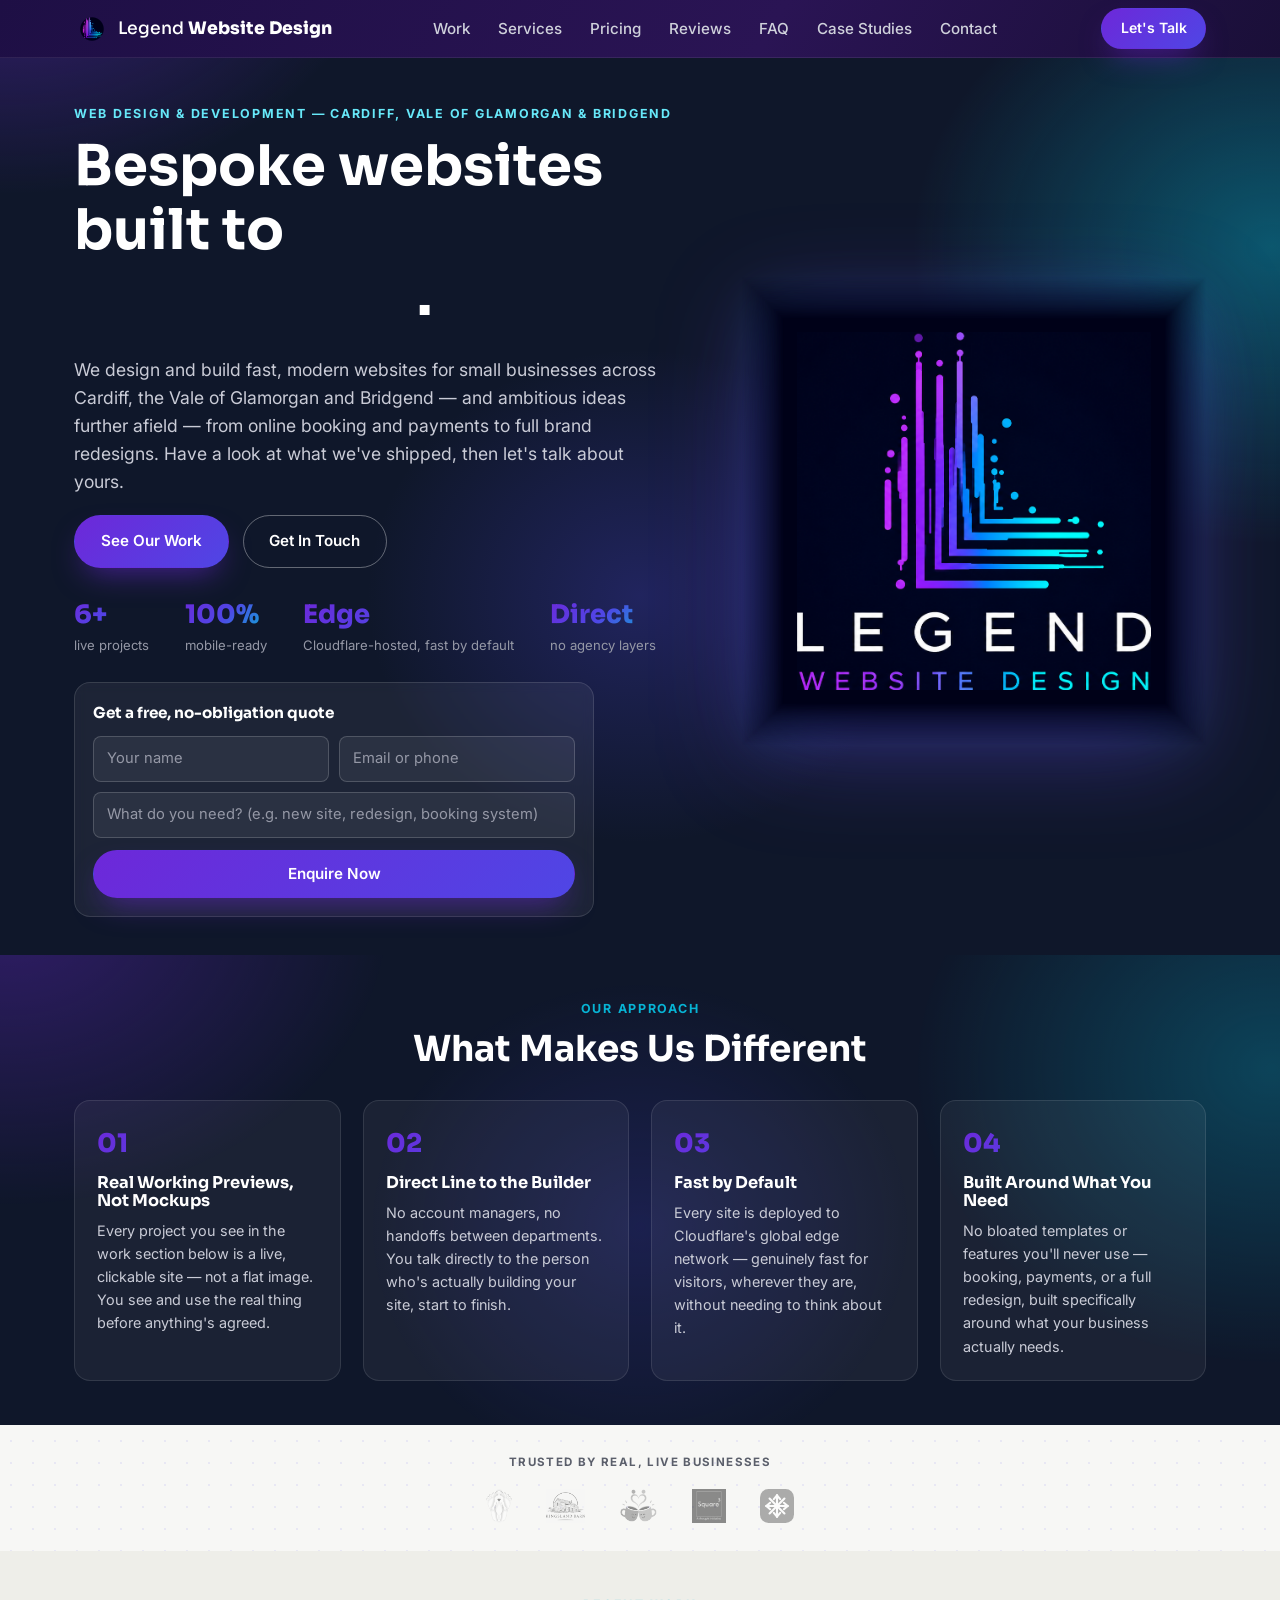
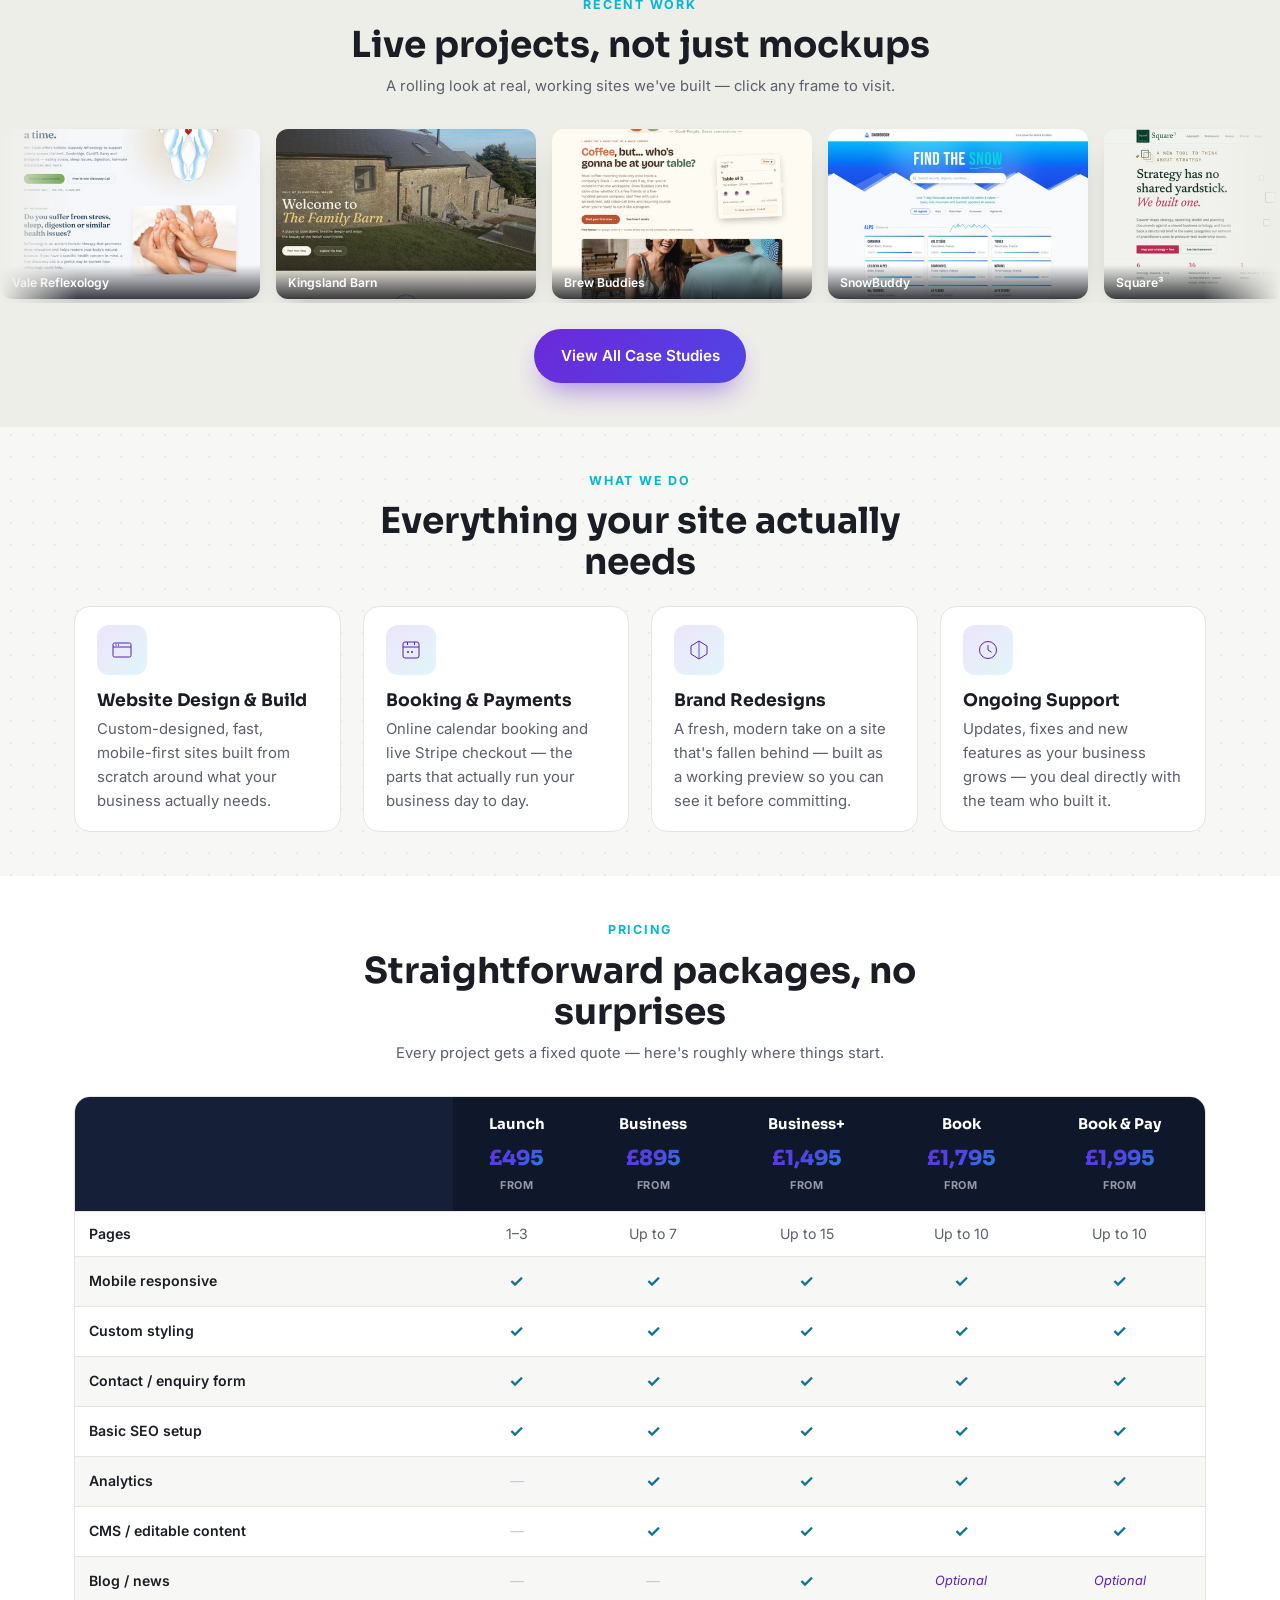
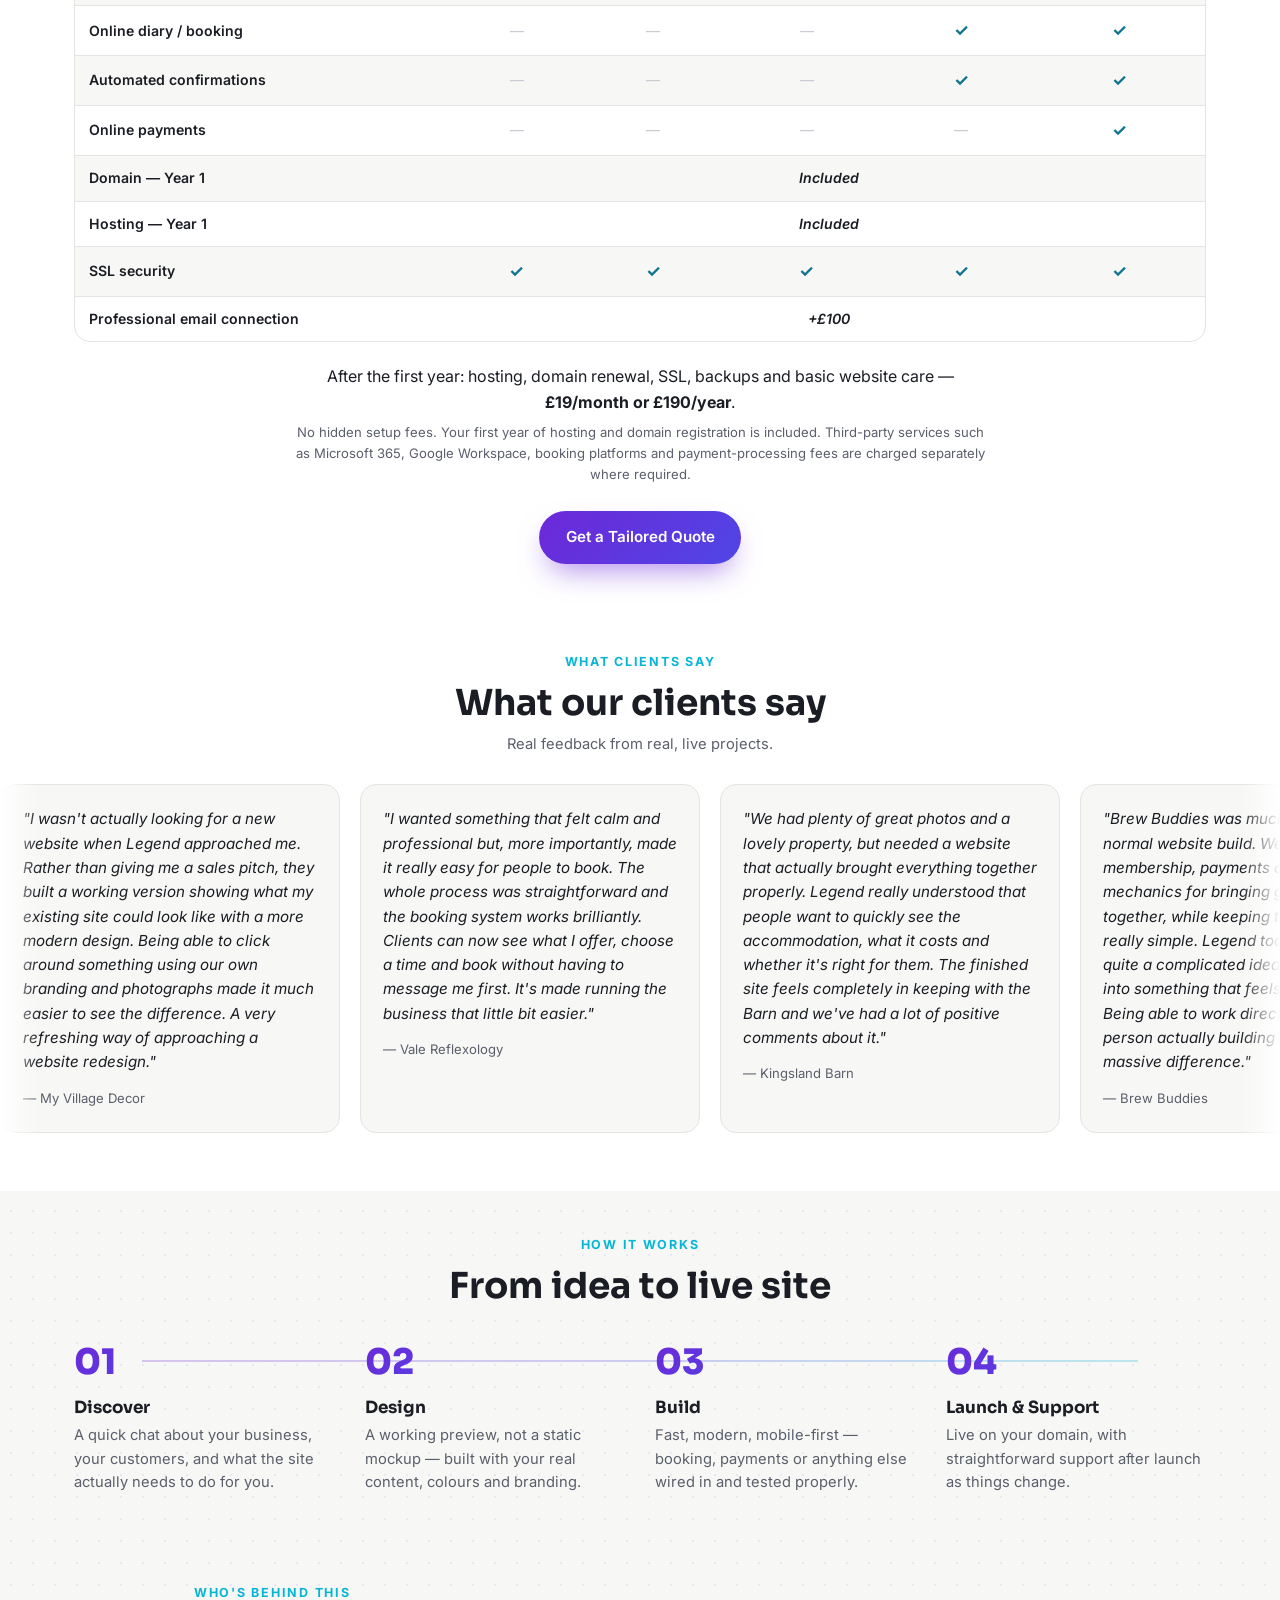
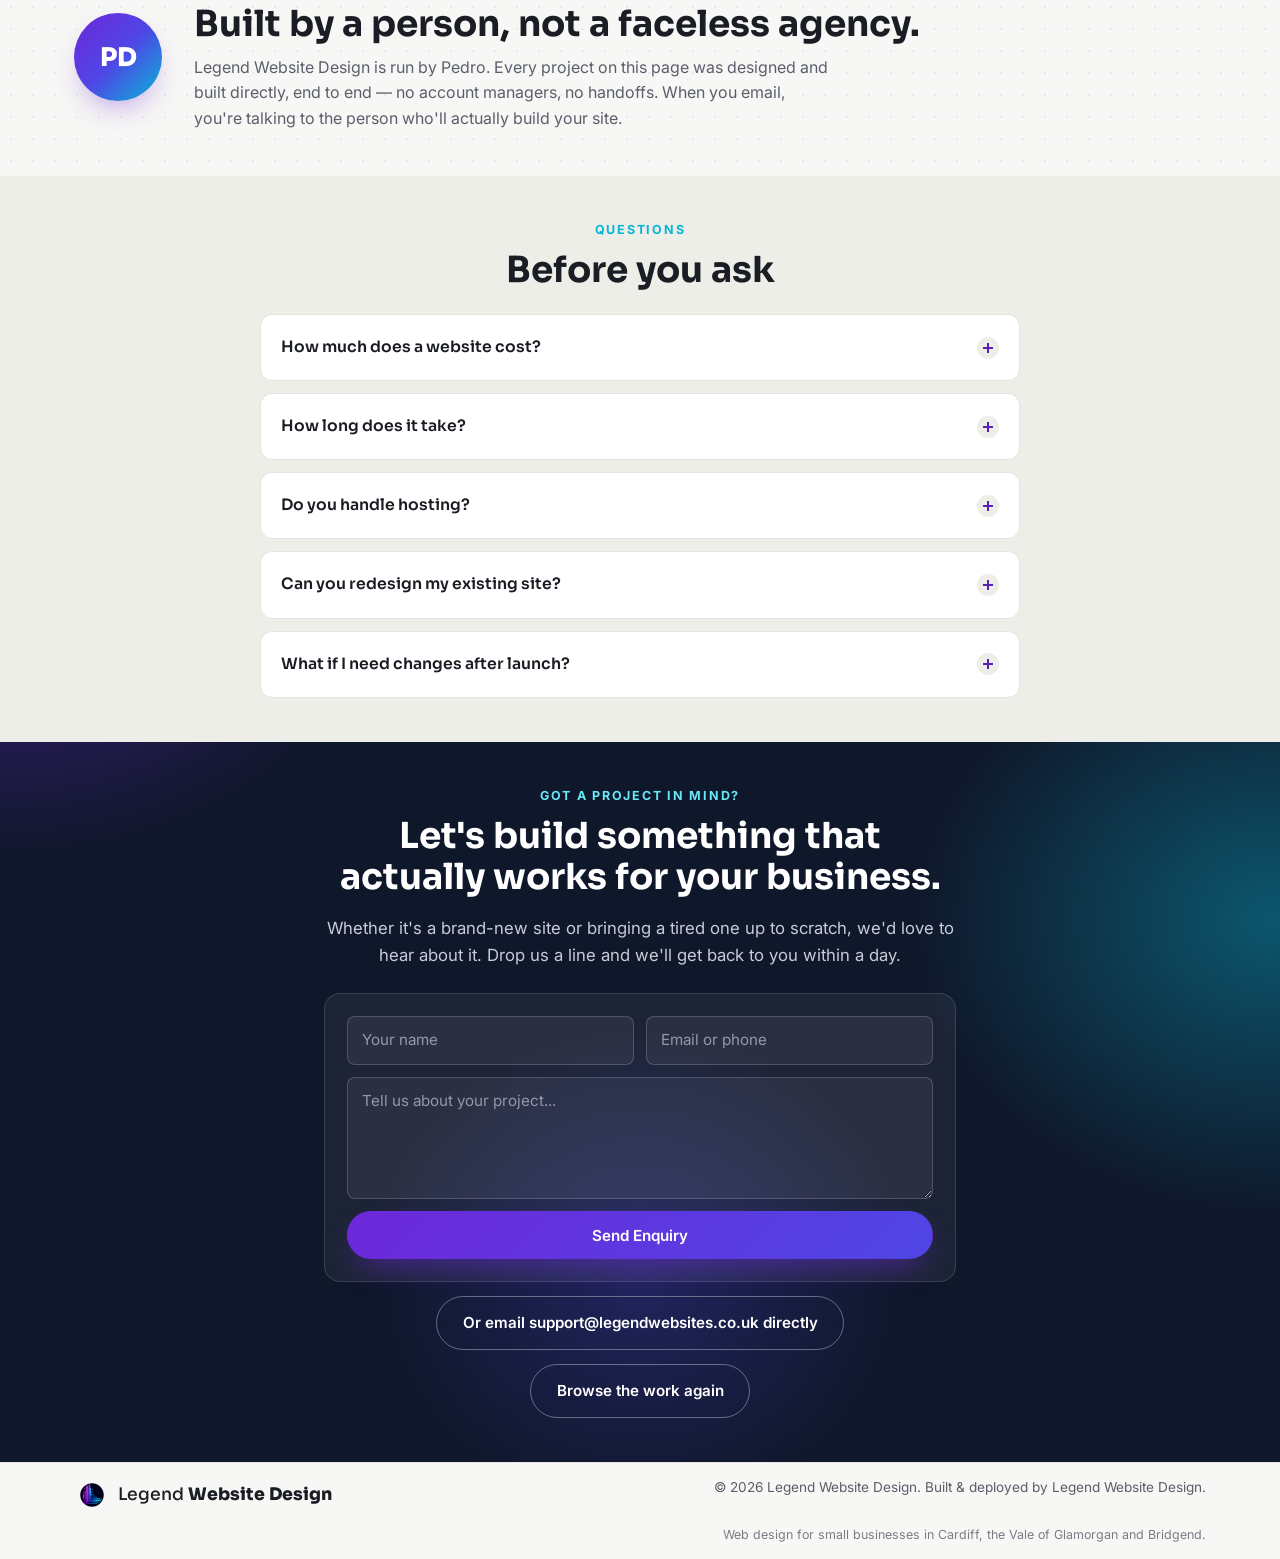
==== commit d9af2e00: "Reorder testimonials (My Village Decor first) + auto-scroll like the work filmstrip - Same continuou" ====
--- a/website/index.html
+++ b/website/index.html
@@ -389,7 +389,11 @@
       <p class="section-note center">Real feedback from real, live projects.</p>
     </div>
     <div class="testimonial-scroll-outer">
-      <div class="testimonial-scroll">
+      <div class="testimonial-scroll" id="testimonialScroll">
+        <blockquote class="testimonial-card">
+          <p>"I wasn't actually looking for a new website when Legend approached me. Rather than giving me a sales pitch, they built a working version showing what my existing site could look like with a more modern design. Being able to click around something using our own branding and photographs made it much easier to see the difference. A very refreshing way of approaching a website redesign."</p>
+          <cite>— My Village Decor</cite>
+        </blockquote>
         <blockquote class="testimonial-card">
           <p>"I wanted something that felt calm and professional but, more importantly, made it really easy for people to book. The whole process was straightforward and the booking system works brilliantly. Clients can now see what I offer, choose a time and book without having to message me first. It's made running the business that little bit easier."</p>
           <cite>— Vale Reflexology</cite>
@@ -409,10 +413,6 @@
         <blockquote class="testimonial-card">
           <p>"We needed a site that could explain a fairly complex strategy proposition without drowning people in consultancy language. Legend challenged us on what actually needed to be on the page and how someone unfamiliar with Square³ would understand it. The result is much sharper, clearer and more credible than where we started."</p>
           <cite>— Square³</cite>
-        </blockquote>
-        <blockquote class="testimonial-card">
-          <p>"I wasn't actually looking for a new website when Legend approached me. Rather than giving me a sales pitch, they built a working version showing what my existing site could look like with a more modern design. Being able to click around something using our own branding and photographs made it much easier to see the difference. A very refreshing way of approaching a website redesign."</p>
-          <cite>— My Village Decor</cite>
         </blockquote>
       </div>
     </div>
--- a/website/styles.css
+++ b/website/styles.css
@@ -605,21 +605,20 @@
 .testimonials { padding: 44px 0; background: #fff; }
 .testimonial-scroll-outer {
   margin-top: 24px;
-  overflow-x: auto;
-  overflow-y: hidden;
-  scroll-snap-type: x proximity;
+  overflow: hidden;
   -webkit-mask-image: linear-gradient(90deg, transparent 0%, #000 3%, #000 97%, transparent 100%);
   mask-image: linear-gradient(90deg, transparent 0%, #000 3%, #000 97%, transparent 100%);
-  scrollbar-width: thin;
 }
 .testimonial-scroll {
   display: flex;
   gap: 20px;
   width: max-content;
-  padding: 4px 24px 14px;
-}
+  padding: 4px 0 14px;
+  animation: testimonialScroll 80s linear infinite;
+}
+.testimonial-scroll-outer:hover .testimonial-scroll { animation-play-state: paused; }
+@keyframes testimonialScroll { from { transform: translateX(0); } to { transform: translateX(-50%); } }
 .testimonial-card {
-  scroll-snap-align: start;
   flex: none;
   width: min(340px, 82vw);
   margin: 0;
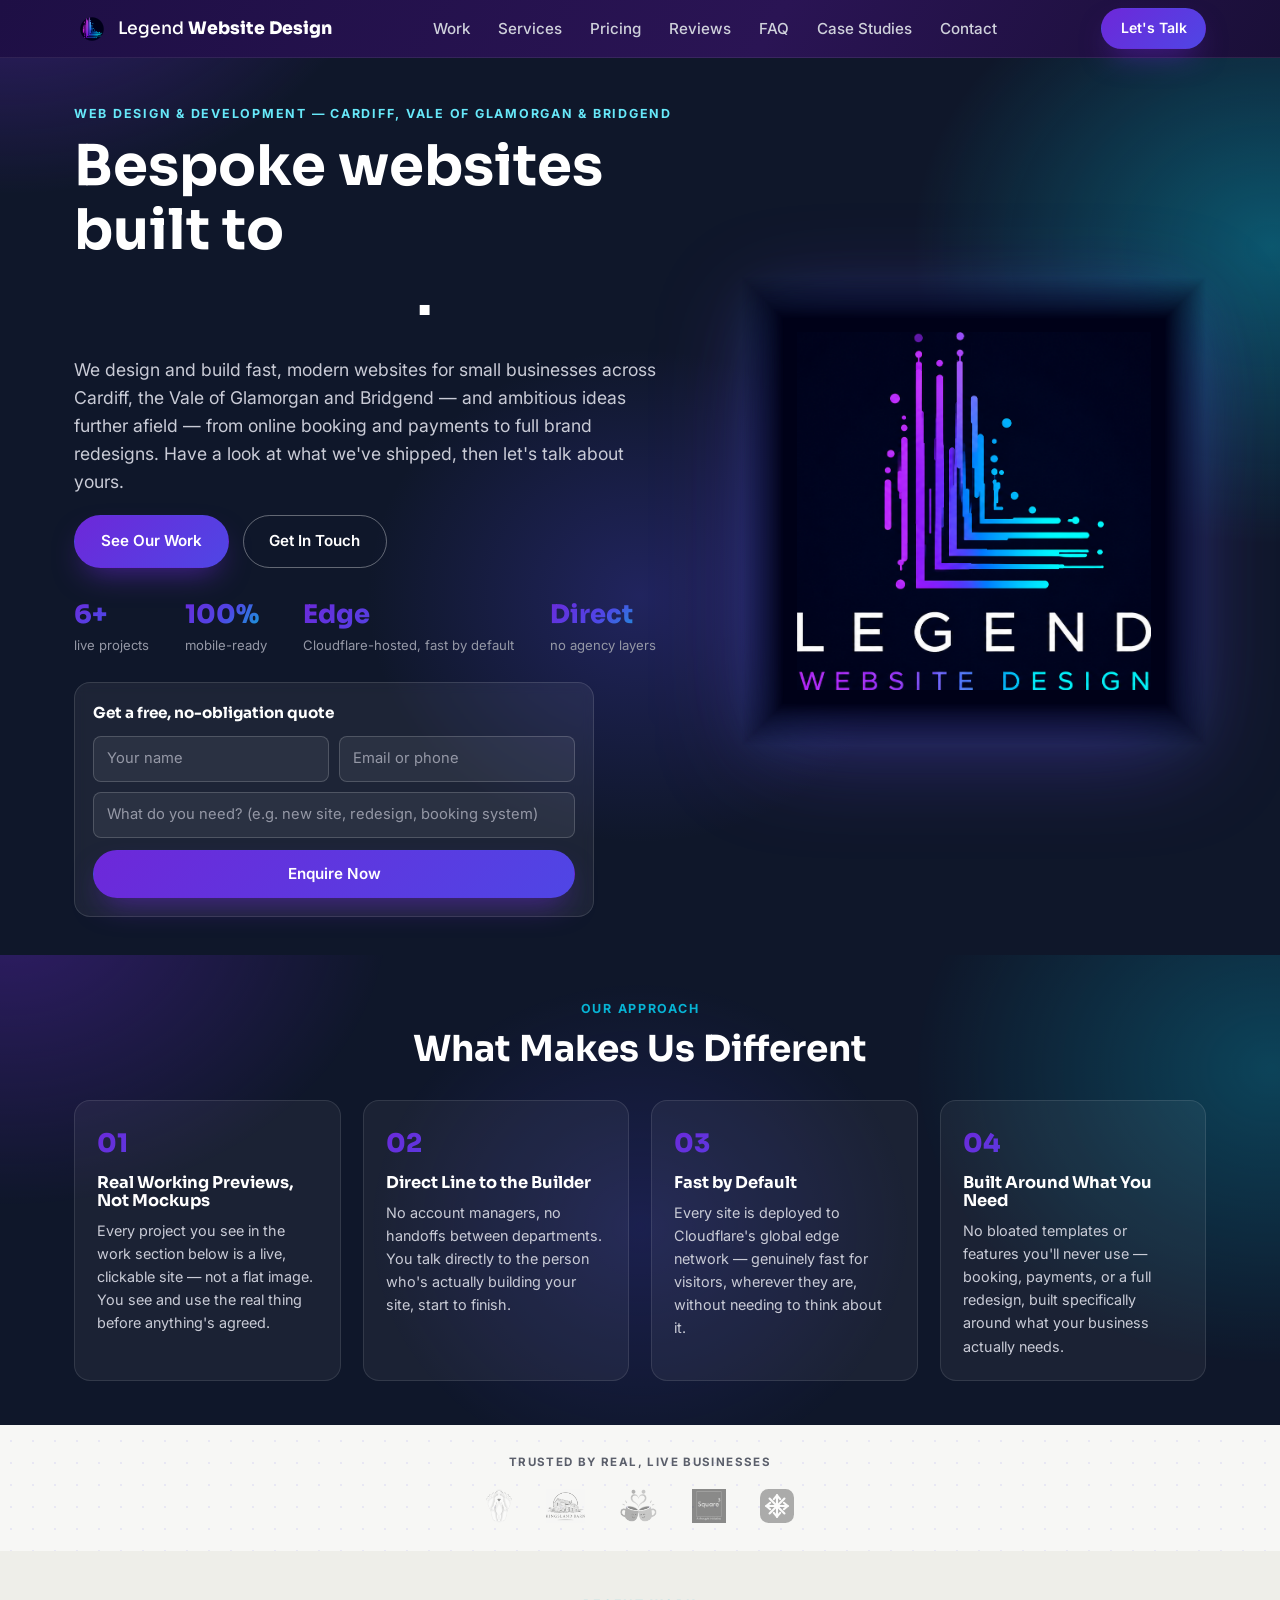
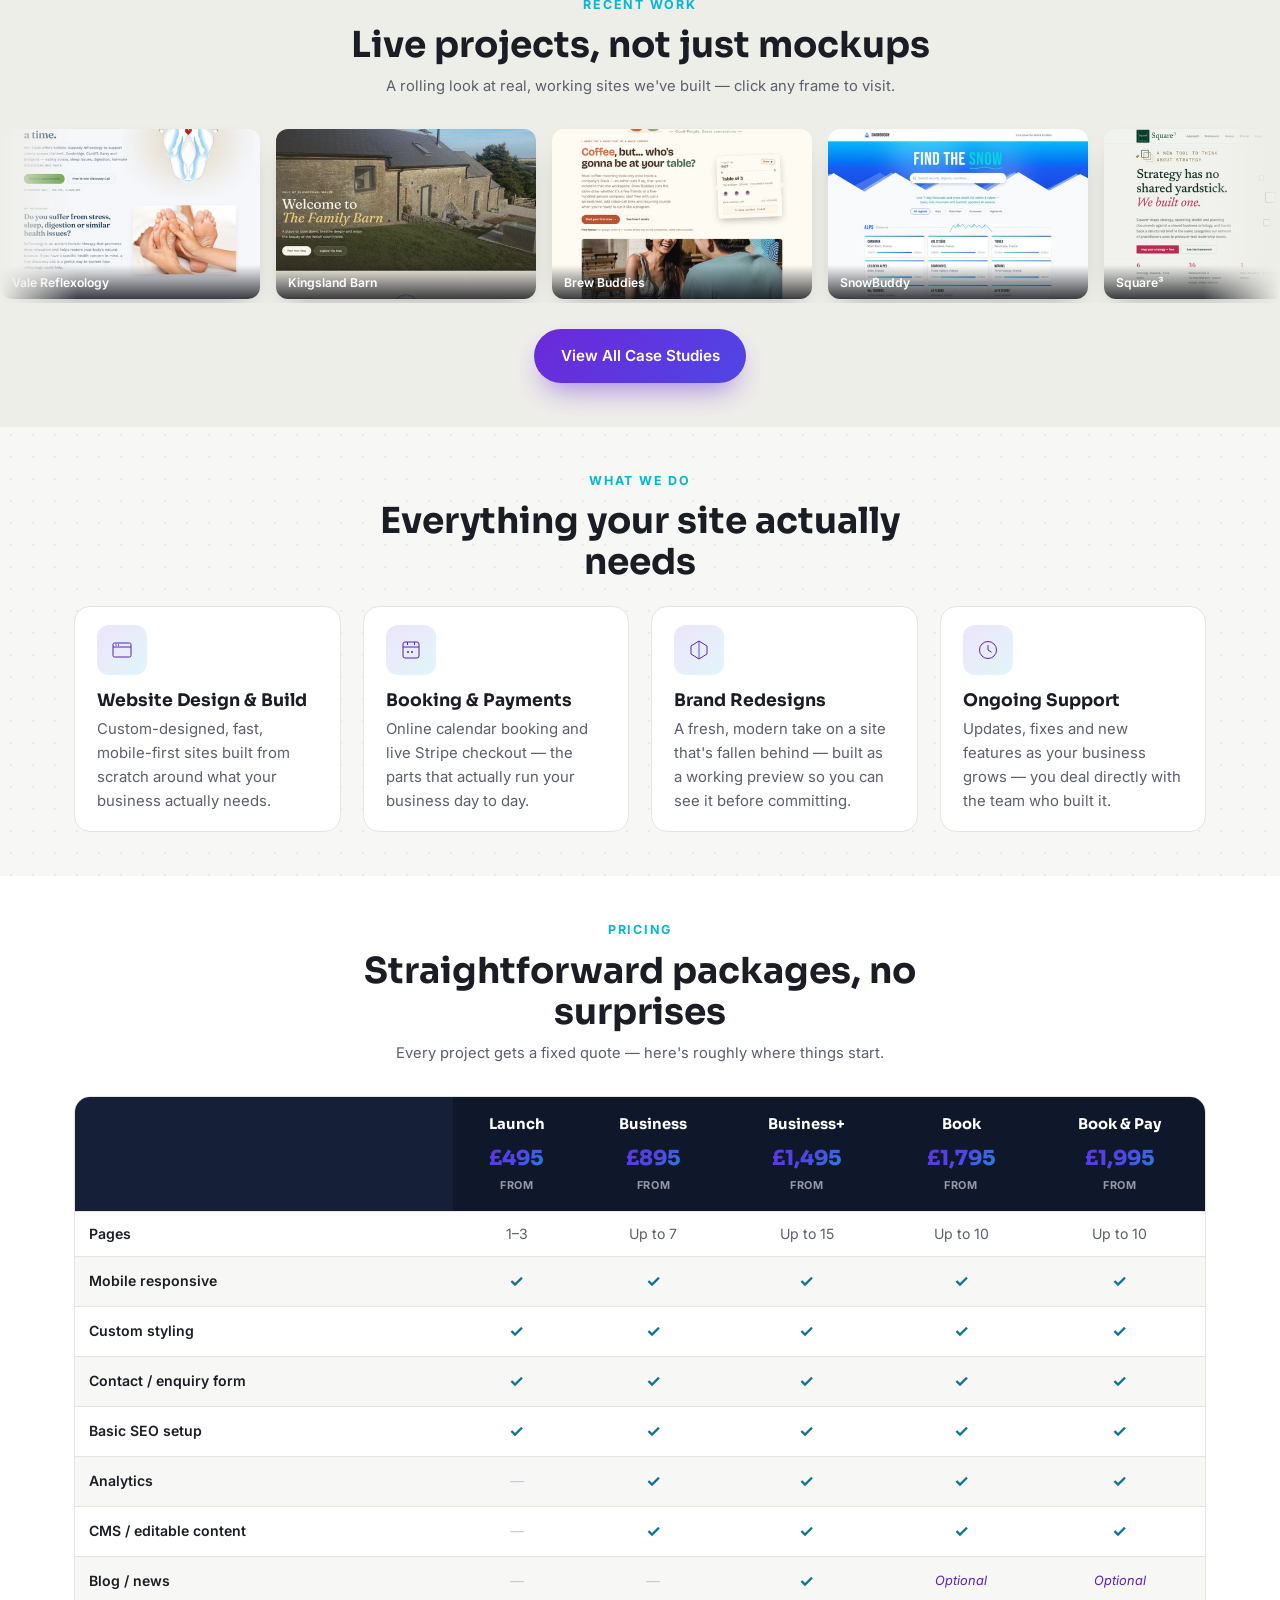
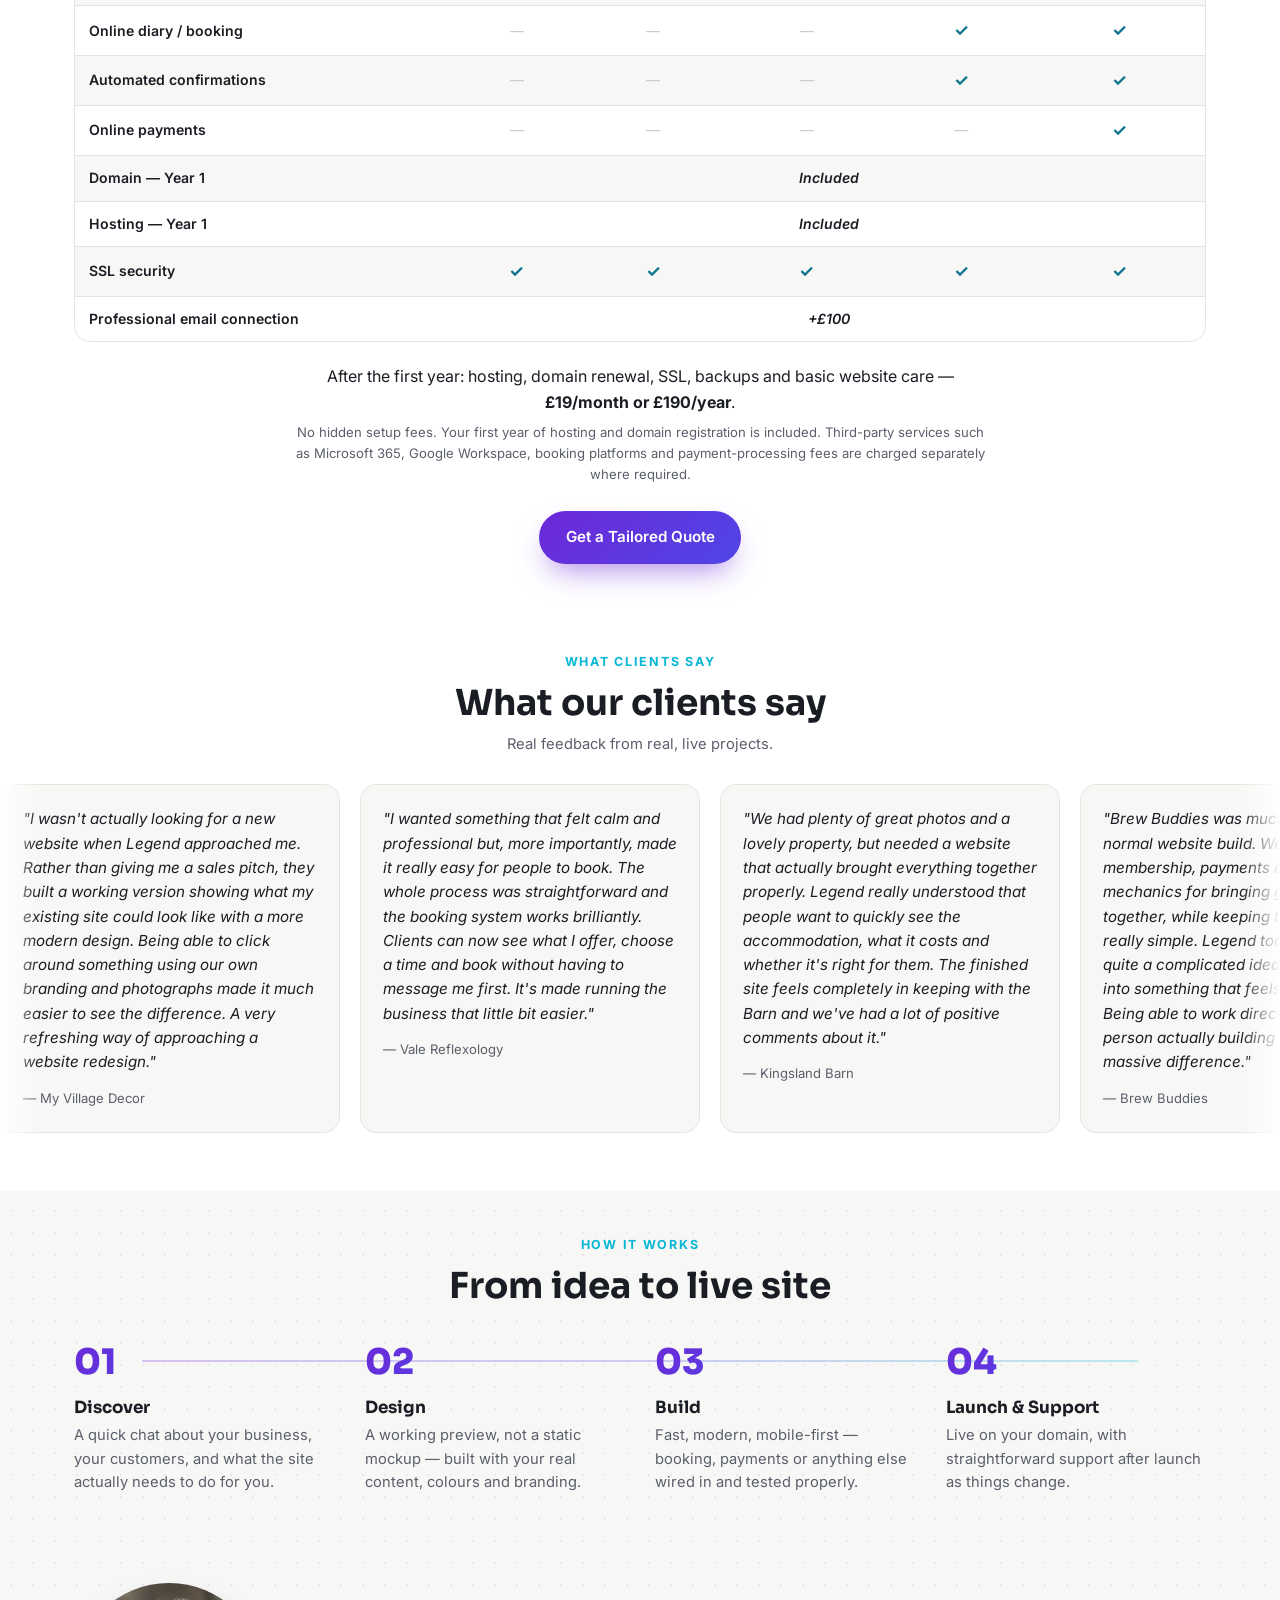
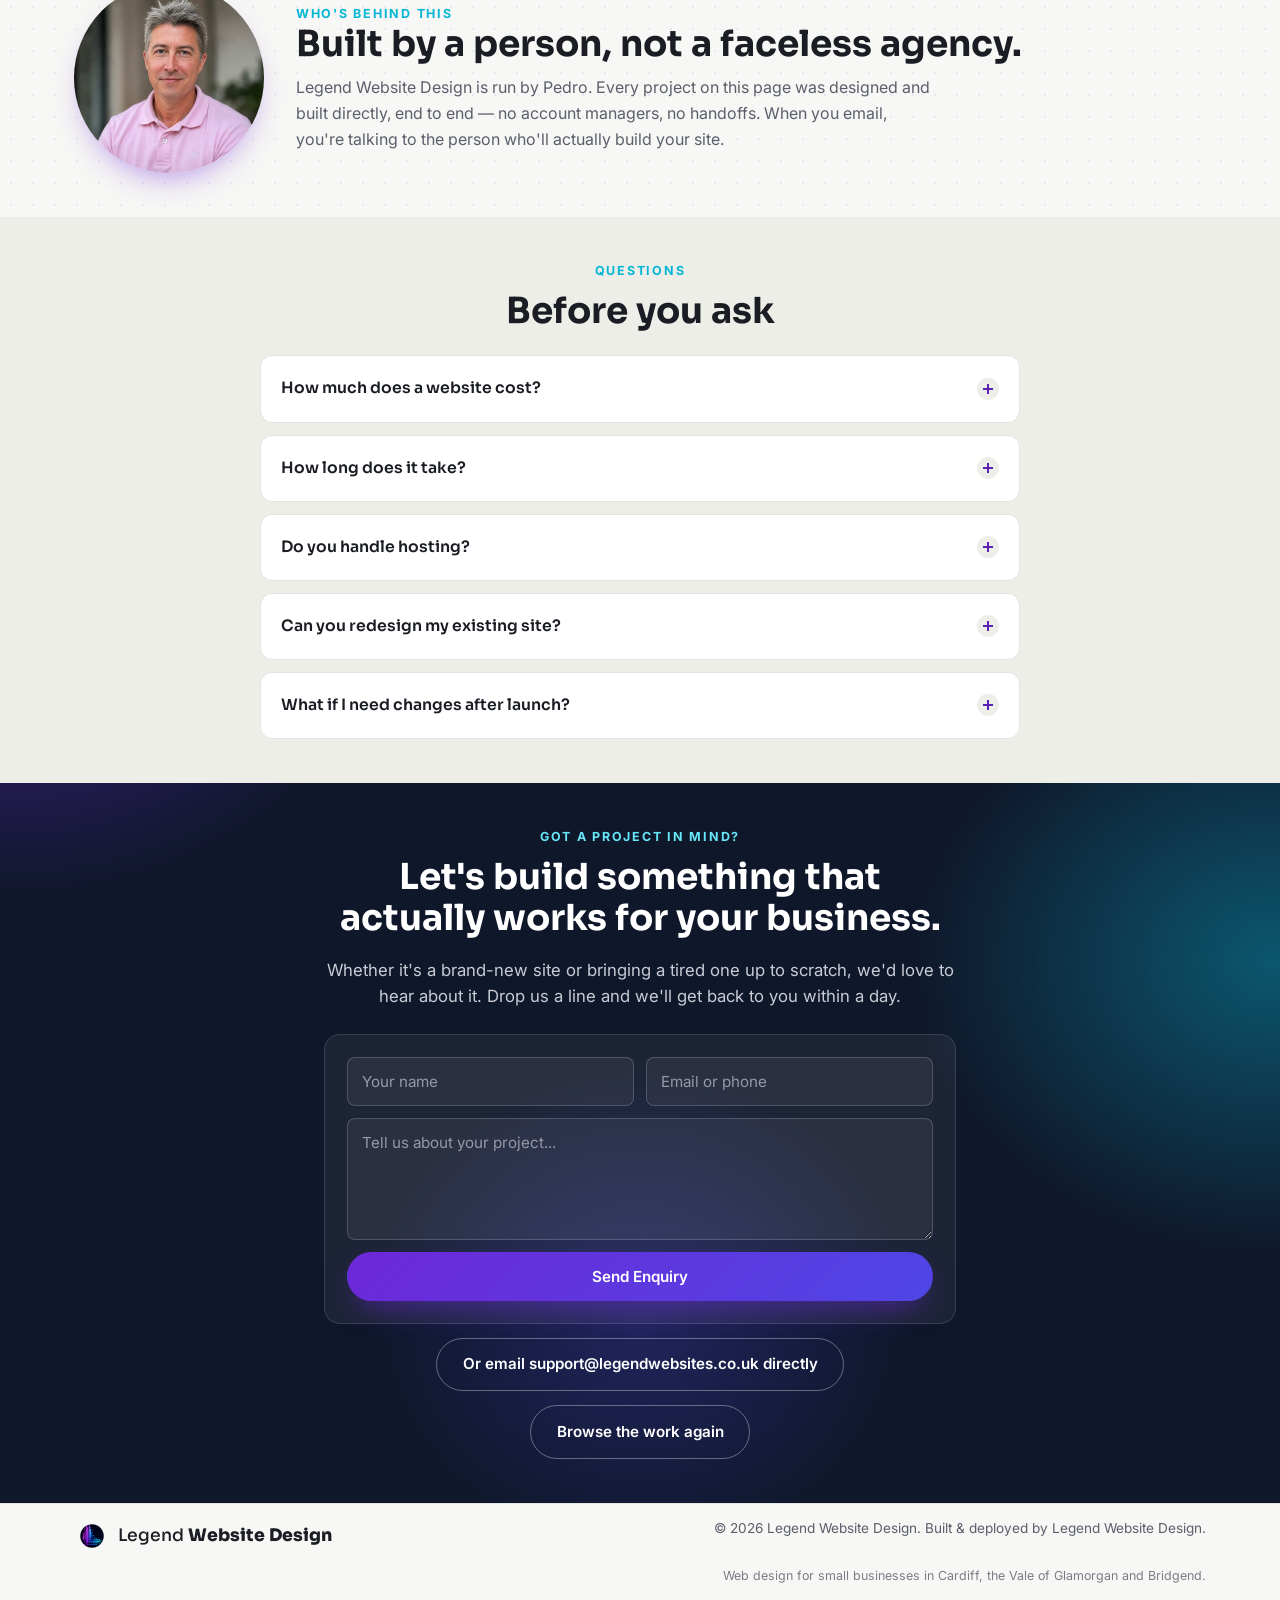
==== commit 2bd2ceba: "Replace PD initials avatar with real headshot in about-mini section - 190px (~5cm) circular photo in" ====
--- a/website/index.html
+++ b/website/index.html
@@ -449,7 +449,7 @@
 
   <section class="about-mini" id="about">
     <div class="wrap about-mini-inner">
-      <div class="about-avatar" aria-hidden="true">PD</div>
+      <img class="about-avatar" src="assets/pedro-headshot.jpg" alt="Pedro, founder of Legend Website Design">
       <div class="about-mini-copy">
         <p class="eyebrow">Who's behind this</p>
         <h2 class="section-title">Built by a person, not a faceless agency.</h2>
--- a/website/styles.css
+++ b/website/styles.css
@@ -43,6 +43,7 @@
 
 p { margin: 0 0 1em; color: var(--text-soft); }
 a { color: inherit; text-decoration: none; }
+img, svg { max-width: 100%; }
 
 .wrap { max-width: var(--container); margin: 0 auto; padding: 0 24px; }
 
@@ -283,7 +284,7 @@
 .services { padding: 44px 0; }
 .service-grid {
   display: grid;
-  grid-template-columns: repeat(auto-fit, minmax(230px, 1fr));
+  grid-template-columns: repeat(auto-fit, minmax(min(230px, 100%), 1fr));
   gap: 22px;
   margin-top: 24px;
 }
@@ -338,7 +339,7 @@
   position: relative; z-index: 2;
   margin-top: 30px;
   display: grid;
-  grid-template-columns: repeat(auto-fit, minmax(240px, 1fr));
+  grid-template-columns: repeat(auto-fit, minmax(min(240px, 100%), 1fr));
   gap: 22px;
 }
 .different-card {
@@ -465,7 +466,7 @@
 .portfolio-grid {
   margin-top: 24px;
   display: grid;
-  grid-template-columns: repeat(auto-fit, minmax(320px, 1fr));
+  grid-template-columns: repeat(auto-fit, minmax(min(320px, 100%), 1fr));
   gap: 26px;
 }
 .portfolio-card {
@@ -605,19 +606,24 @@
 .testimonials { padding: 44px 0; background: #fff; }
 .testimonial-scroll-outer {
   margin-top: 24px;
-  overflow: hidden;
+  overflow-x: auto;
+  overflow-y: hidden;
+  scroll-behavior: auto;
+  cursor: grab;
   -webkit-mask-image: linear-gradient(90deg, transparent 0%, #000 3%, #000 97%, transparent 100%);
   mask-image: linear-gradient(90deg, transparent 0%, #000 3%, #000 97%, transparent 100%);
-}
+  scrollbar-width: none;
+  -ms-overflow-style: none;
+}
+.testimonial-scroll-outer::-webkit-scrollbar { display: none; }
+.testimonial-scroll-outer.is-dragging { cursor: grabbing; }
 .testimonial-scroll {
   display: flex;
   gap: 20px;
   width: max-content;
   padding: 4px 0 14px;
-  animation: testimonialScroll 80s linear infinite;
-}
-.testimonial-scroll-outer:hover .testimonial-scroll { animation-play-state: paused; }
-@keyframes testimonialScroll { from { transform: translateX(0); } to { transform: translateX(-50%); } }
+  user-select: none;
+}
 .testimonial-card {
   flex: none;
   width: min(340px, 82vw);
@@ -635,7 +641,7 @@
 .process-grid {
   margin-top: 28px;
   display: grid;
-  grid-template-columns: repeat(auto-fit, minmax(220px, 1fr));
+  grid-template-columns: repeat(auto-fit, minmax(min(220px, 100%), 1fr));
   gap: 30px;
   position: relative;
 }
@@ -673,14 +679,9 @@
 }
 .about-avatar {
   flex: none;
-  width: 88px; height: 88px;
+  width: 190px; height: 190px;
   border-radius: 50%;
-  background: var(--grad-brand);
-  color: #fff;
-  font-family: 'Sora', sans-serif;
-  font-weight: 800;
-  font-size: 1.6rem;
-  display: flex; align-items: center; justify-content: center;
+  object-fit: cover;
   box-shadow: 0 14px 30px -12px rgba(109,40,217,.5);
 }
 .about-mini-copy .section-title { margin-bottom: .3em; }
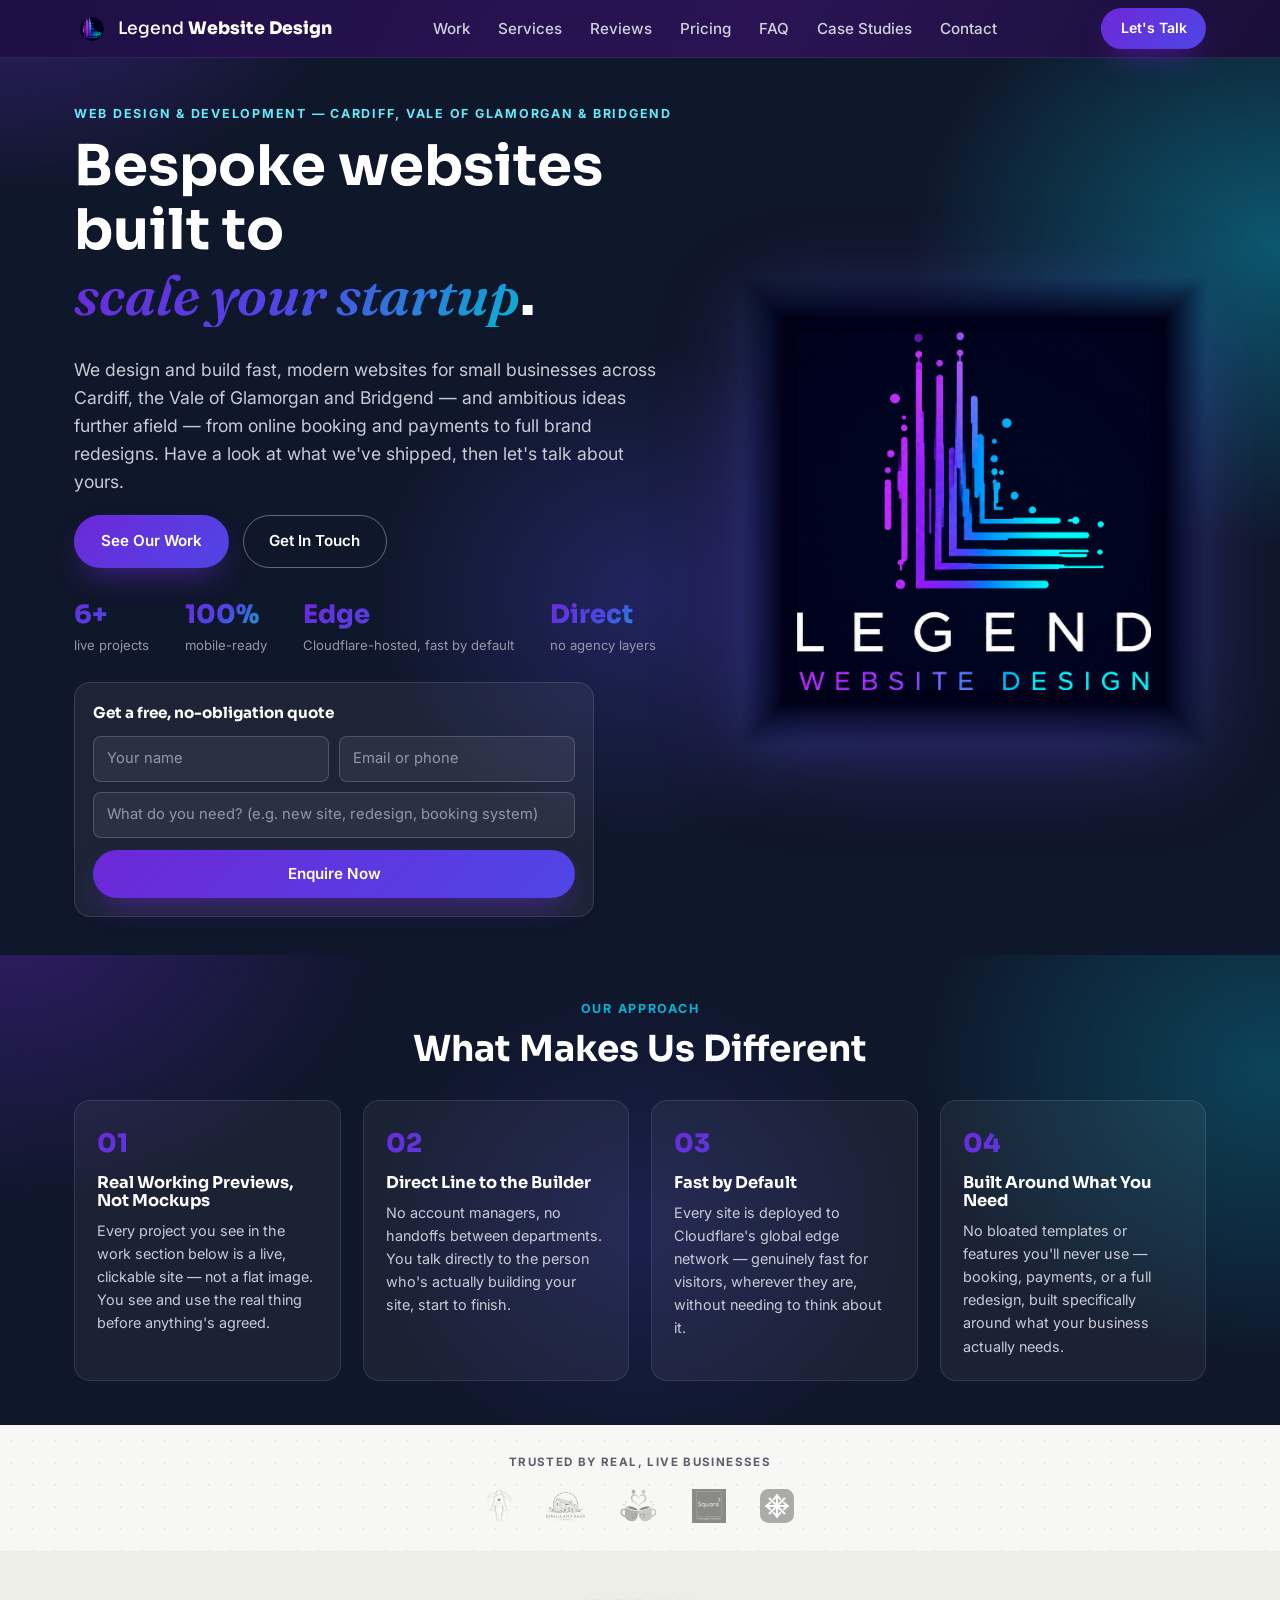
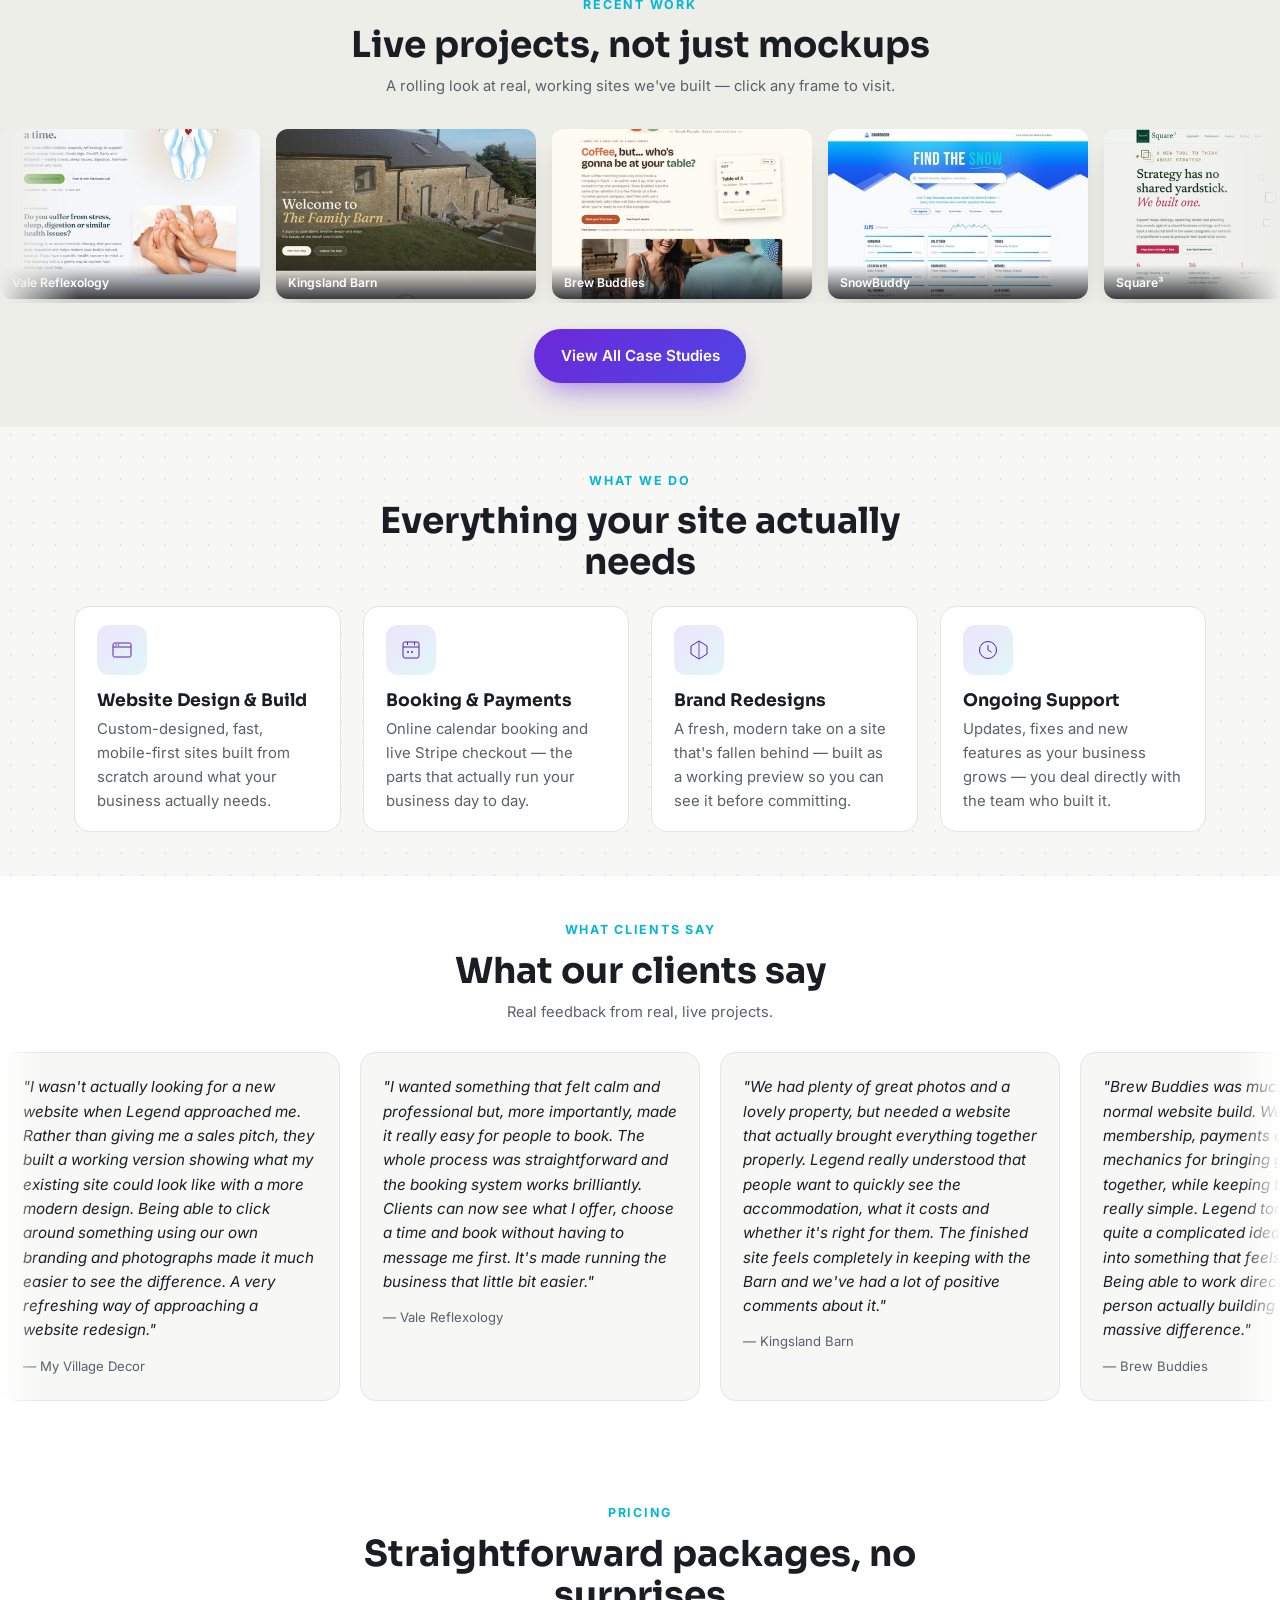
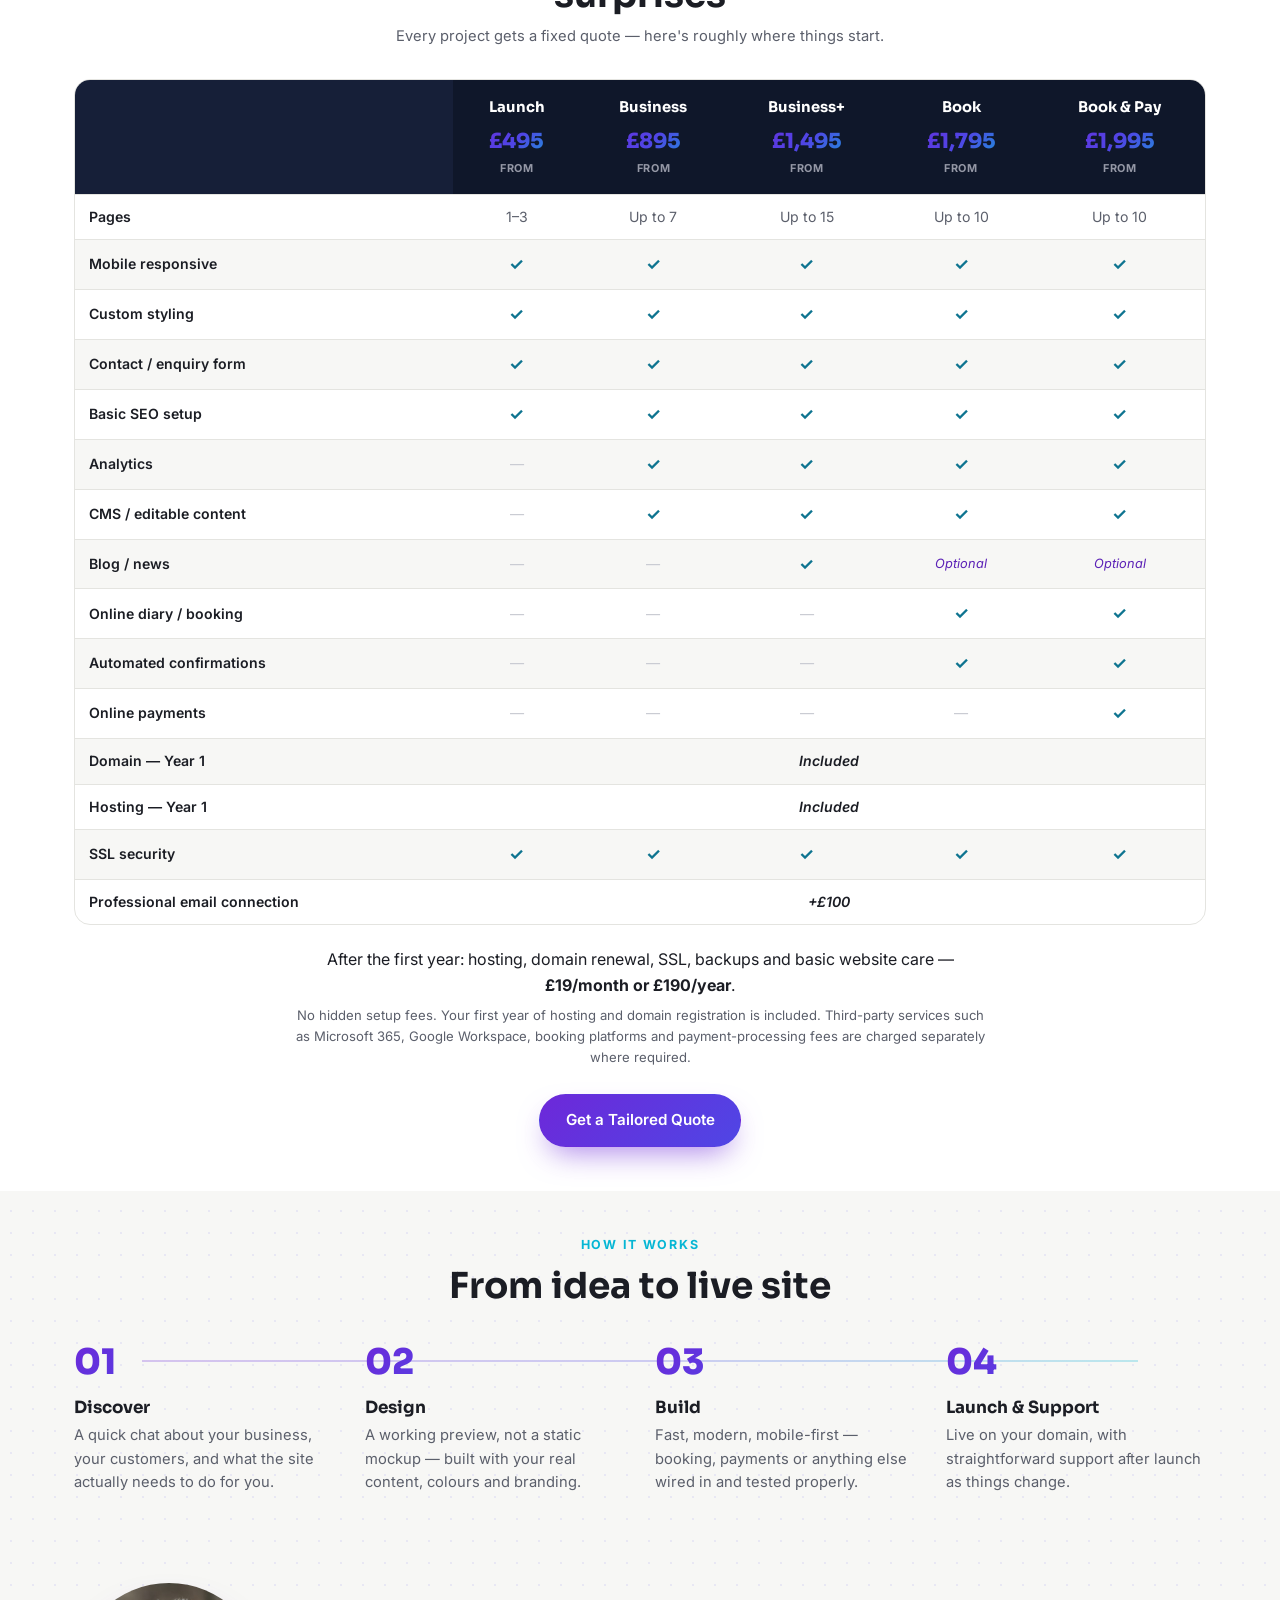
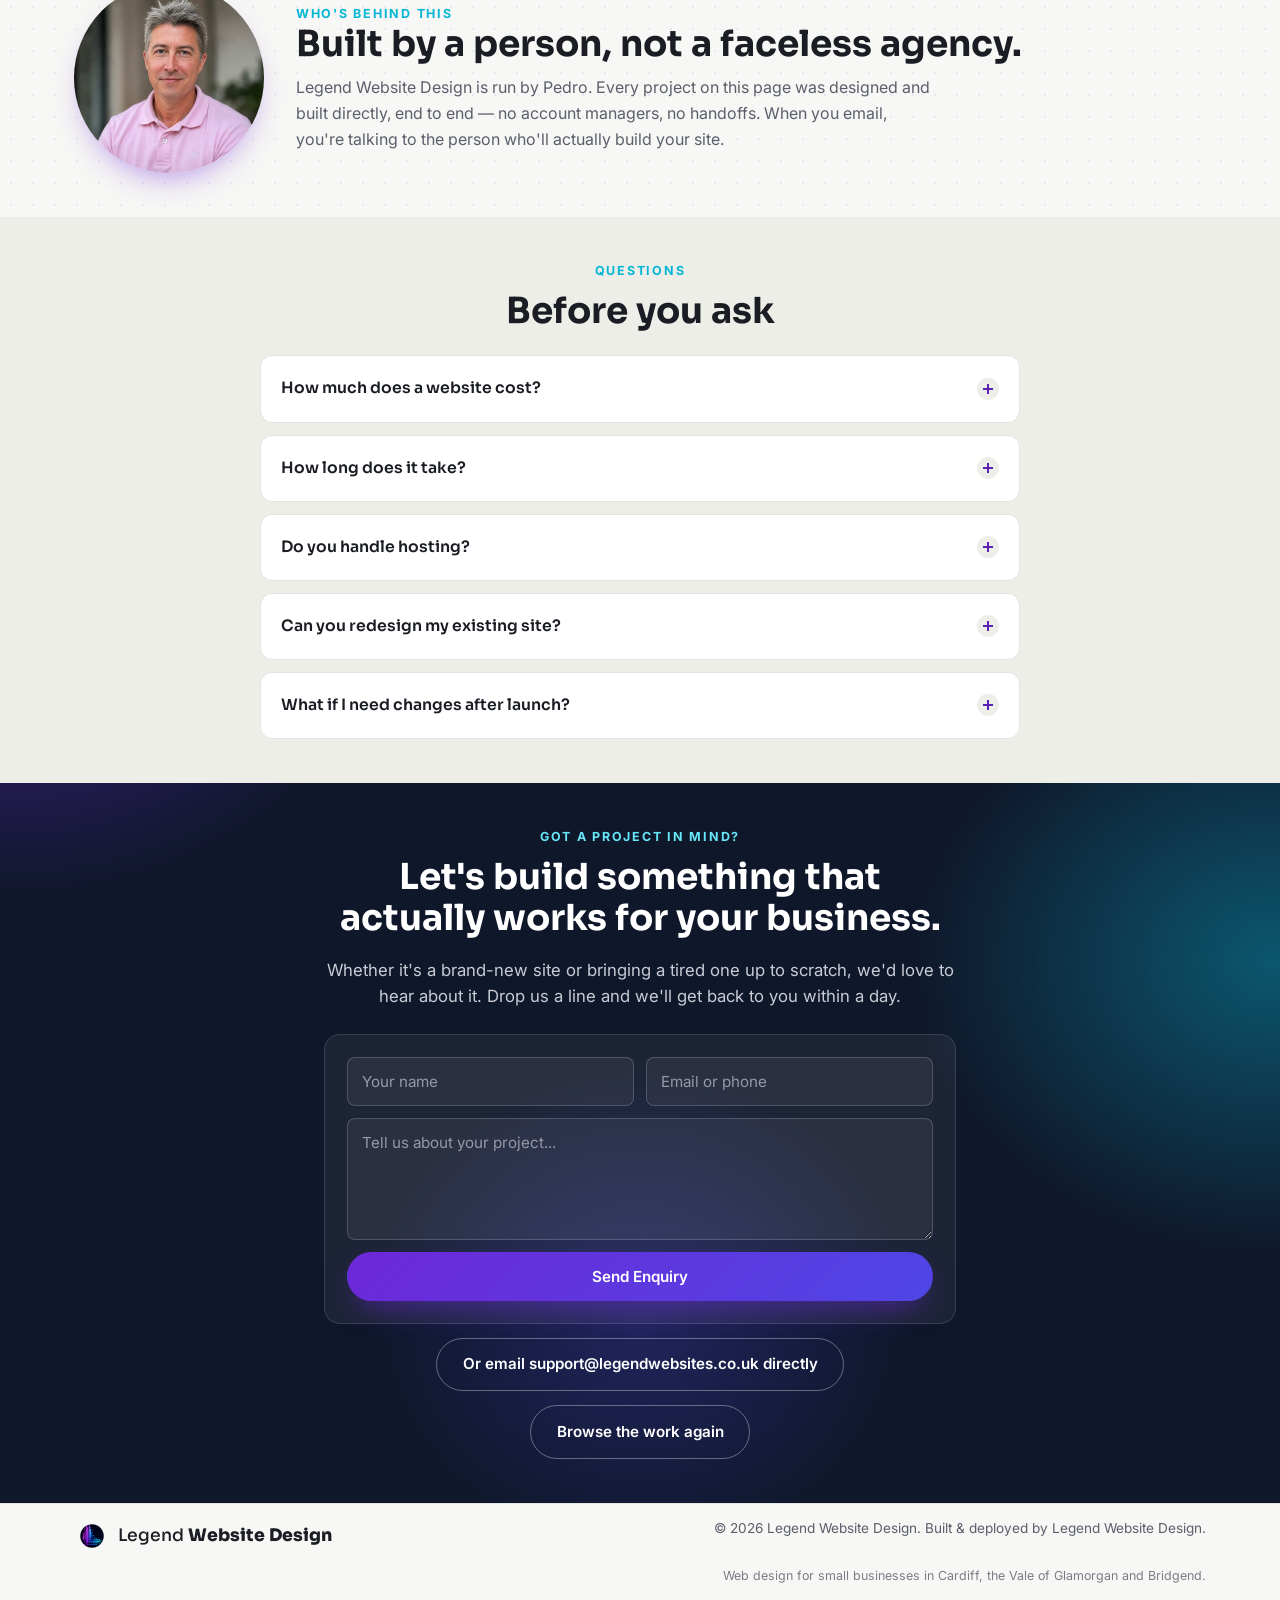
==== commit 94f022c4: "Reorder homepage: testimonials before pricing to build trust ahead of the price reveal New flow: her" ====
--- a/website/index.html
+++ b/website/index.html
@@ -101,8 +101,8 @@
     <nav class="main-nav" aria-label="Primary">
       <a href="#work">Work</a>
       <a href="#services">Services</a>
+      <a href="#reviews">Reviews</a>
       <a href="#pricing">Pricing</a>
-      <a href="#reviews">Reviews</a>
       <a href="#faq">FAQ</a>
       <a href="/case-studies">Case Studies</a>
       <a href="#contact">Contact</a>
@@ -268,6 +268,42 @@
     </div>
   </section>
 
+  <section class="testimonials" id="reviews">
+    <div class="wrap">
+      <p class="eyebrow center">What clients say</p>
+      <h2 class="section-title center">What our clients say</h2>
+      <p class="section-note center">Real feedback from real, live projects.</p>
+    </div>
+    <div class="testimonial-scroll-outer">
+      <div class="testimonial-scroll" id="testimonialScroll">
+        <blockquote class="testimonial-card">
+          <p>"I wasn't actually looking for a new website when Legend approached me. Rather than giving me a sales pitch, they built a working version showing what my existing site could look like with a more modern design. Being able to click around something using our own branding and photographs made it much easier to see the difference. A very refreshing way of approaching a website redesign."</p>
+          <cite>— My Village Decor</cite>
+        </blockquote>
+        <blockquote class="testimonial-card">
+          <p>"I wanted something that felt calm and professional but, more importantly, made it really easy for people to book. The whole process was straightforward and the booking system works brilliantly. Clients can now see what I offer, choose a time and book without having to message me first. It's made running the business that little bit easier."</p>
+          <cite>— Vale Reflexology</cite>
+        </blockquote>
+        <blockquote class="testimonial-card">
+          <p>"We had plenty of great photos and a lovely property, but needed a website that actually brought everything together properly. Legend really understood that people want to quickly see the accommodation, what it costs and whether it's right for them. The finished site feels completely in keeping with the Barn and we've had a lot of positive comments about it."</p>
+          <cite>— Kingsland Barn</cite>
+        </blockquote>
+        <blockquote class="testimonial-card">
+          <p>"Brew Buddies was much more than a normal website build. We needed membership, payments and the mechanics for bringing groups of people together, while keeping the front end really simple. Legend took what was quite a complicated idea and turned it into something that feels easy to use. Being able to work directly with the person actually building it made a massive difference."</p>
+          <cite>— Brew Buddies</cite>
+        </blockquote>
+        <blockquote class="testimonial-card">
+          <p>"I had an idea for making ski and snow information much easier to use, but turning that into a working website was the difficult bit. Legend built the site around live resort and forecast data and made something quite technical feel simple from the user's side. It's fast, clean and does exactly what I originally had in my head."</p>
+          <cite>— SnowBuddy</cite>
+        </blockquote>
+        <blockquote class="testimonial-card">
+          <p>"We needed a site that could explain a fairly complex strategy proposition without drowning people in consultancy language. Legend challenged us on what actually needed to be on the page and how someone unfamiliar with Square³ would understand it. The result is much sharper, clearer and more credible than where we started."</p>
+          <cite>— Square³</cite>
+        </blockquote>
+      </div>
+    </div>
+  </section>
+
   <section class="pricing" id="pricing">
     <div class="wrap">
       <p class="eyebrow center">Pricing</p>
@@ -382,42 +418,6 @@
     </div>
   </section>
 
-  <section class="testimonials" id="reviews">
-    <div class="wrap">
-      <p class="eyebrow center">What clients say</p>
-      <h2 class="section-title center">What our clients say</h2>
-      <p class="section-note center">Real feedback from real, live projects.</p>
-    </div>
-    <div class="testimonial-scroll-outer">
-      <div class="testimonial-scroll" id="testimonialScroll">
-        <blockquote class="testimonial-card">
-          <p>"I wasn't actually looking for a new website when Legend approached me. Rather than giving me a sales pitch, they built a working version showing what my existing site could look like with a more modern design. Being able to click around something using our own branding and photographs made it much easier to see the difference. A very refreshing way of approaching a website redesign."</p>
-          <cite>— My Village Decor</cite>
-        </blockquote>
-        <blockquote class="testimonial-card">
-          <p>"I wanted something that felt calm and professional but, more importantly, made it really easy for people to book. The whole process was straightforward and the booking system works brilliantly. Clients can now see what I offer, choose a time and book without having to message me first. It's made running the business that little bit easier."</p>
-          <cite>— Vale Reflexology</cite>
-        </blockquote>
-        <blockquote class="testimonial-card">
-          <p>"We had plenty of great photos and a lovely property, but needed a website that actually brought everything together properly. Legend really understood that people want to quickly see the accommodation, what it costs and whether it's right for them. The finished site feels completely in keeping with the Barn and we've had a lot of positive comments about it."</p>
-          <cite>— Kingsland Barn</cite>
-        </blockquote>
-        <blockquote class="testimonial-card">
-          <p>"Brew Buddies was much more than a normal website build. We needed membership, payments and the mechanics for bringing groups of people together, while keeping the front end really simple. Legend took what was quite a complicated idea and turned it into something that feels easy to use. Being able to work directly with the person actually building it made a massive difference."</p>
-          <cite>— Brew Buddies</cite>
-        </blockquote>
-        <blockquote class="testimonial-card">
-          <p>"I had an idea for making ski and snow information much easier to use, but turning that into a working website was the difficult bit. Legend built the site around live resort and forecast data and made something quite technical feel simple from the user's side. It's fast, clean and does exactly what I originally had in my head."</p>
-          <cite>— SnowBuddy</cite>
-        </blockquote>
-        <blockquote class="testimonial-card">
-          <p>"We needed a site that could explain a fairly complex strategy proposition without drowning people in consultancy language. Legend challenged us on what actually needed to be on the page and how someone unfamiliar with Square³ would understand it. The result is much sharper, clearer and more credible than where we started."</p>
-          <cite>— Square³</cite>
-        </blockquote>
-      </div>
-    </div>
-  </section>
-
   <section class="process" id="process">
     <div class="wrap">
       <p class="eyebrow center">How it works</p>
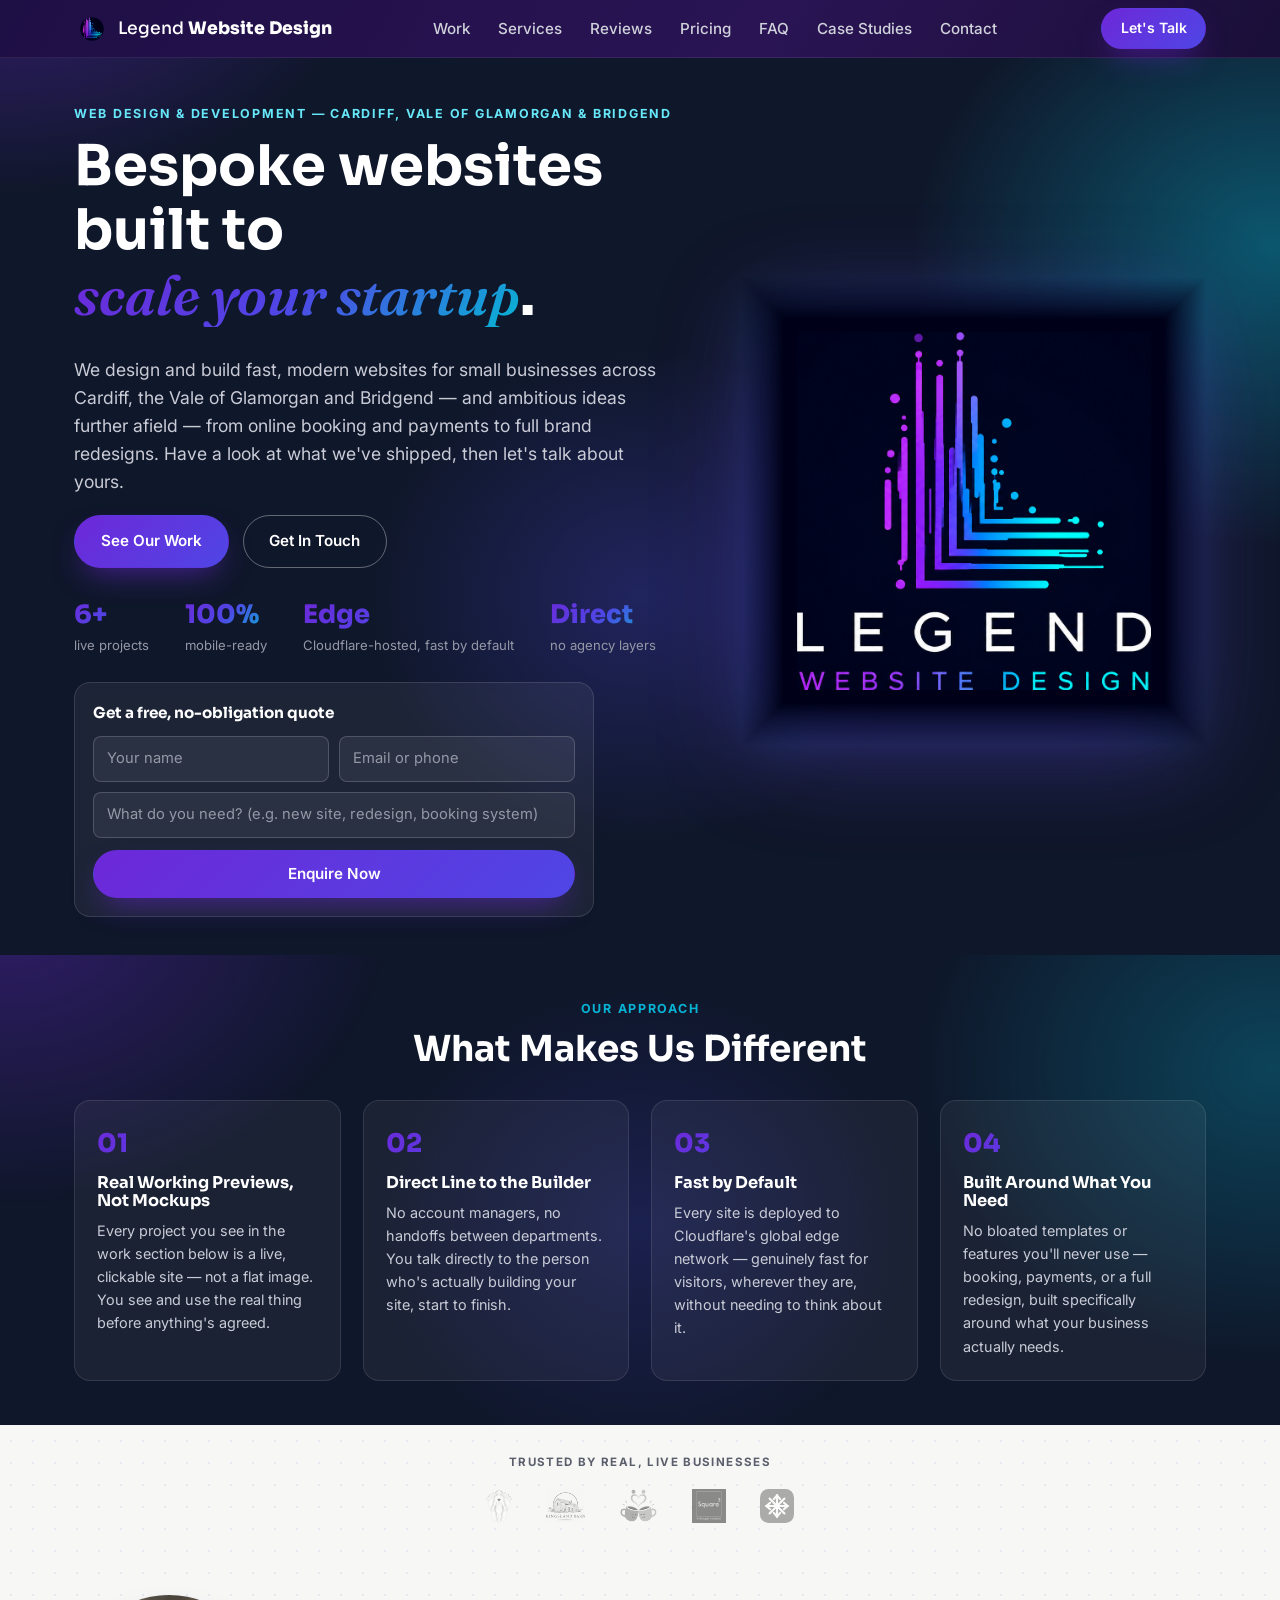
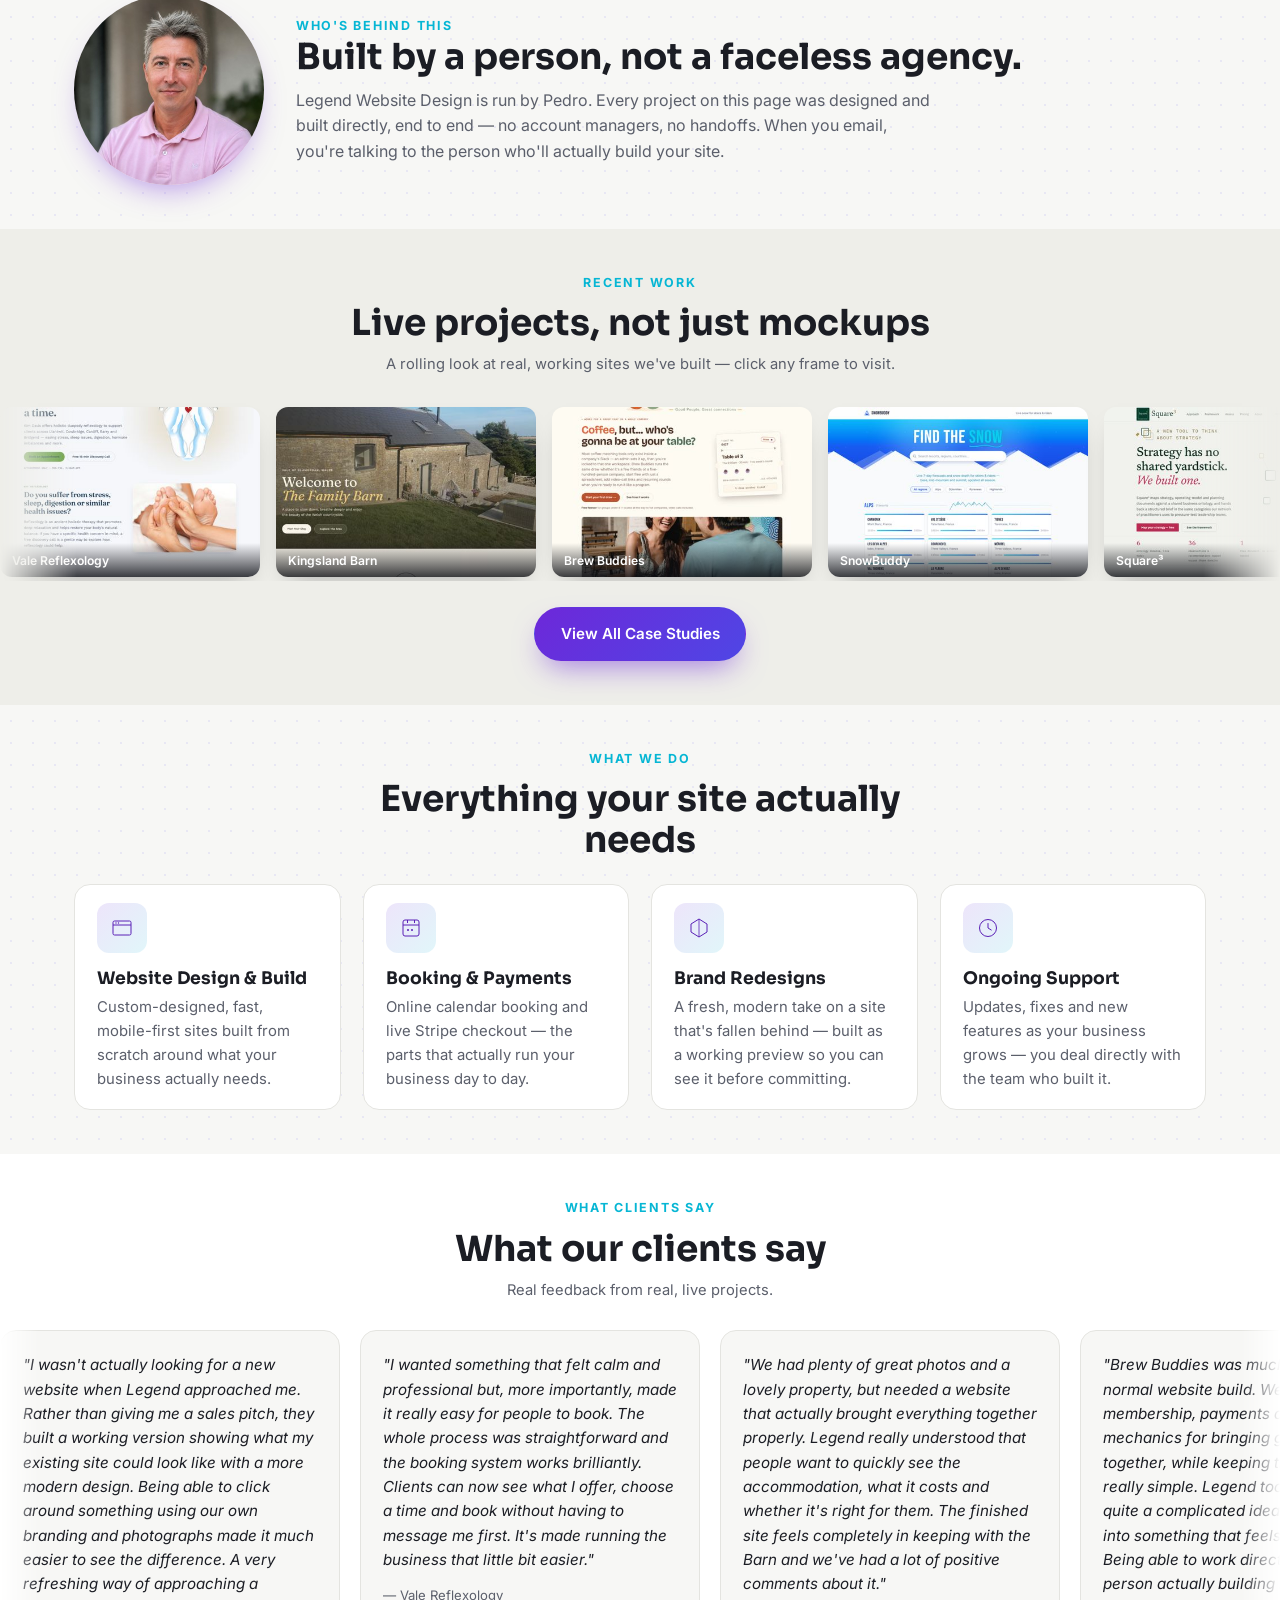
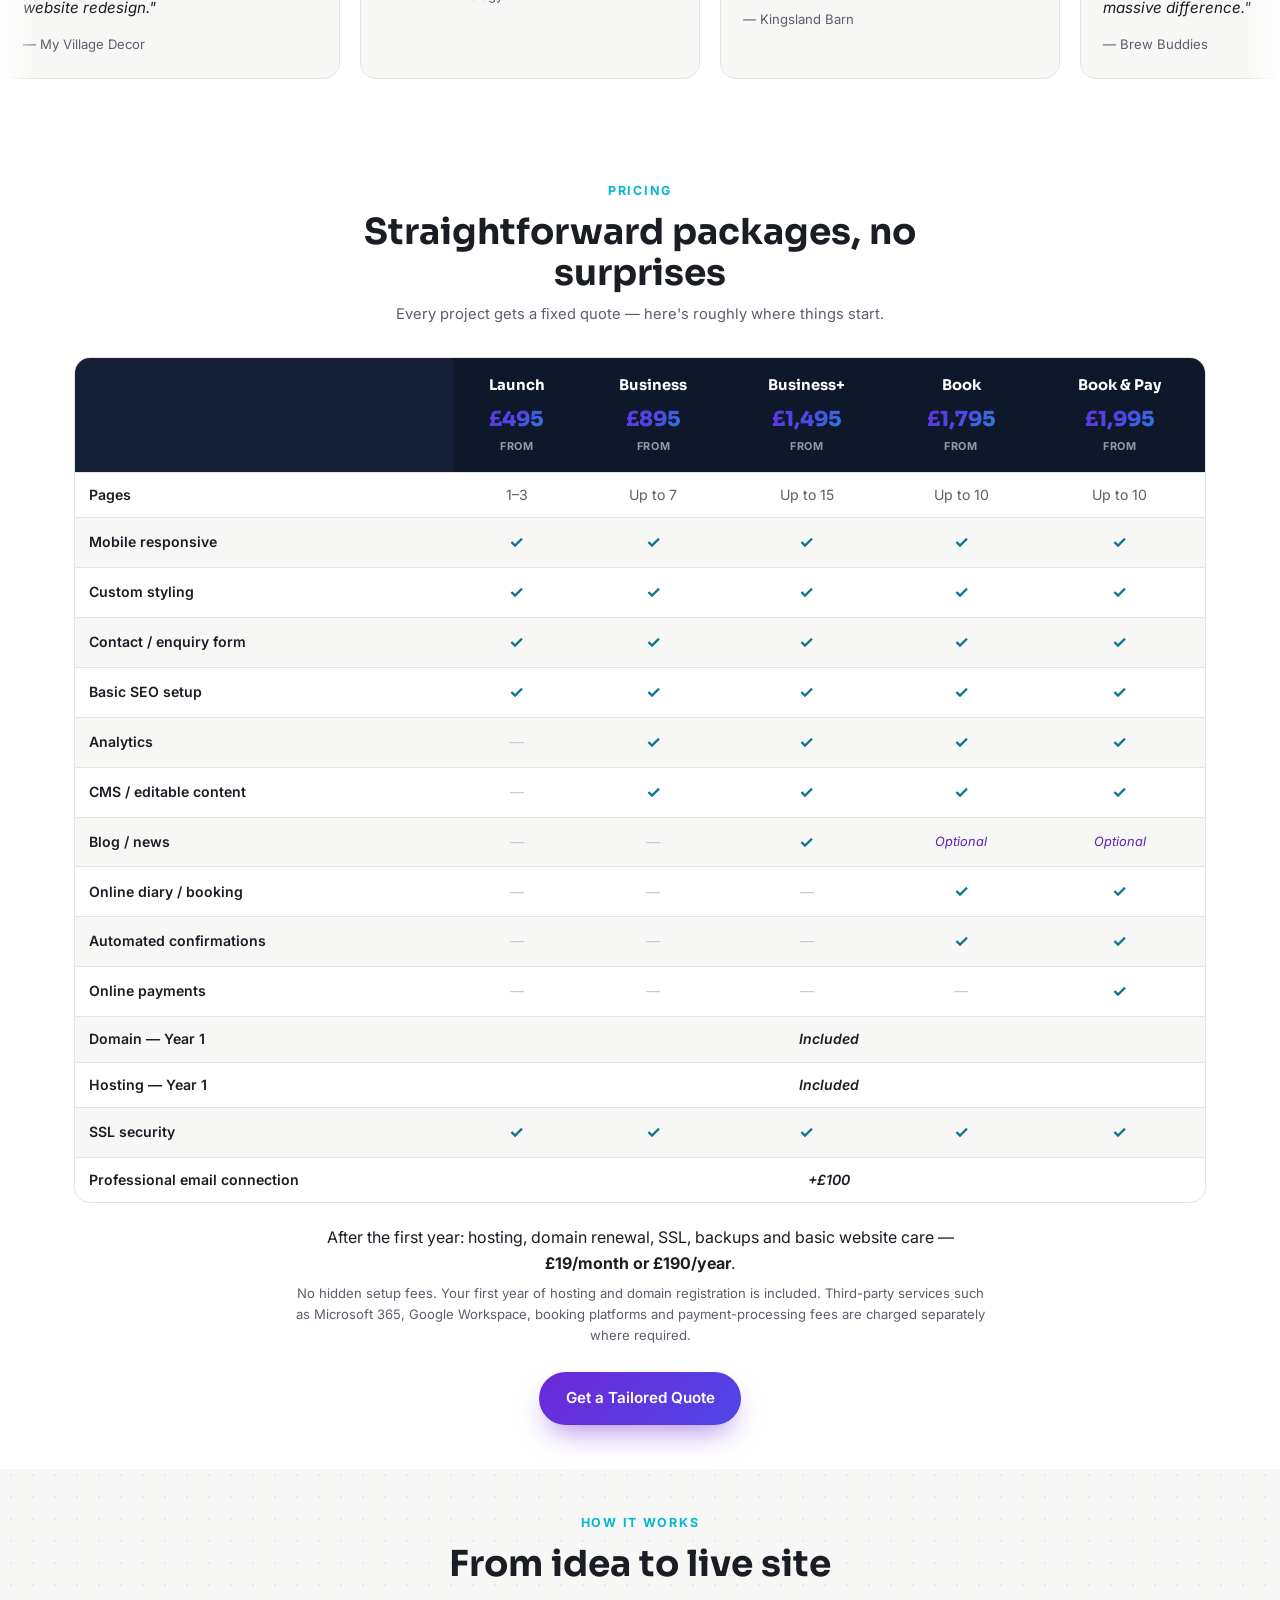
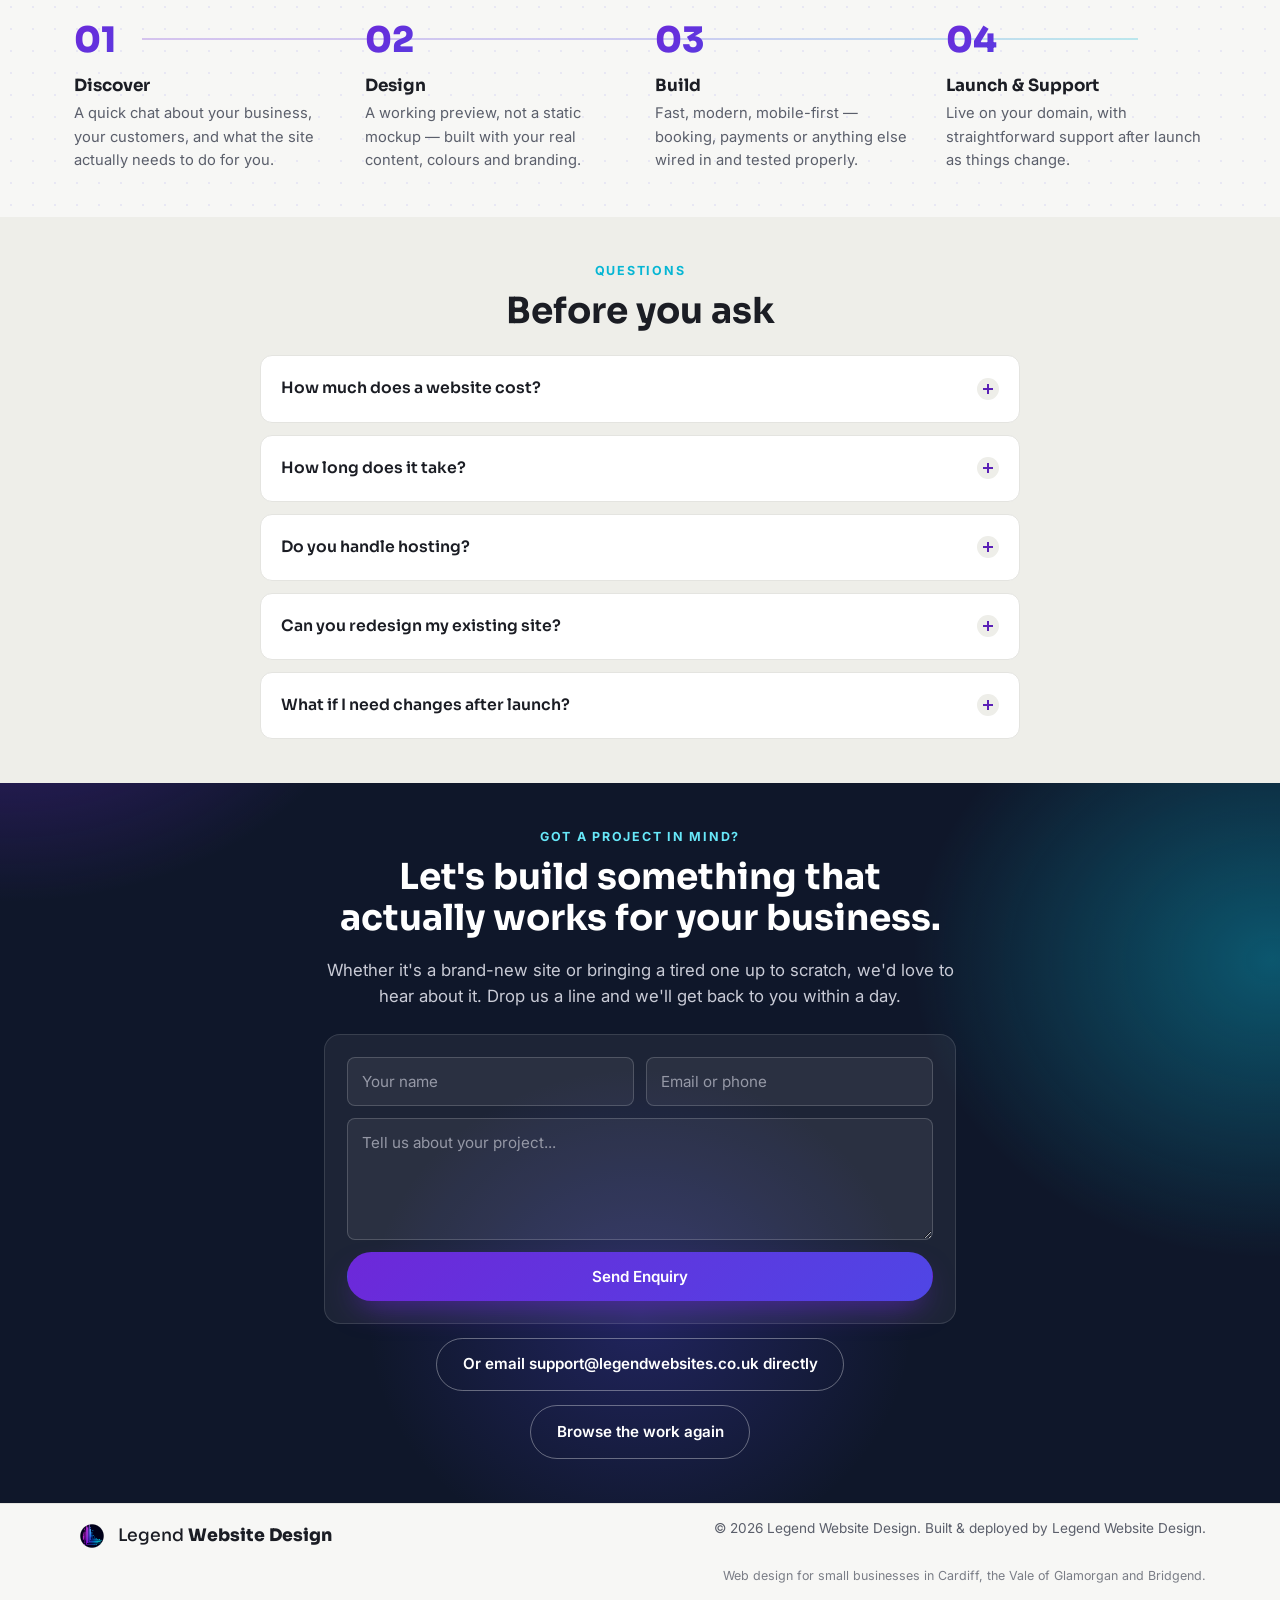
==== commit e83189e8: "Move About (photo) between trust logos and work: trust -> about -> proof New flow: hero -> different" ====
--- a/website/index.html
+++ b/website/index.html
@@ -196,6 +196,17 @@
     </div>
   </section>
 
+  <section class="about-mini" id="about">
+    <div class="wrap about-mini-inner">
+      <img class="about-avatar" src="assets/pedro-headshot.jpg" alt="Pedro, founder of Legend Website Design">
+      <div class="about-mini-copy">
+        <p class="eyebrow">Who's behind this</p>
+        <h2 class="section-title">Built by a person, not a faceless agency.</h2>
+        <p>Legend Website Design is run by Pedro. Every project on this page was designed and built directly, end to end — no account managers, no handoffs. When you email, you're talking to the person who'll actually build your site.</p>
+      </div>
+    </div>
+  </section>
+
   <section class="work" id="work">
     <div class="wrap">
       <p class="eyebrow center">Recent work</p>
@@ -447,17 +458,6 @@
     </div>
   </section>
 
-  <section class="about-mini" id="about">
-    <div class="wrap about-mini-inner">
-      <img class="about-avatar" src="assets/pedro-headshot.jpg" alt="Pedro, founder of Legend Website Design">
-      <div class="about-mini-copy">
-        <p class="eyebrow">Who's behind this</p>
-        <h2 class="section-title">Built by a person, not a faceless agency.</h2>
-        <p>Legend Website Design is run by Pedro. Every project on this page was designed and built directly, end to end — no account managers, no handoffs. When you email, you're talking to the person who'll actually build your site.</p>
-      </div>
-    </div>
-  </section>
-
   <section class="faq" id="faq">
     <div class="wrap">
       <p class="eyebrow center">Questions</p>
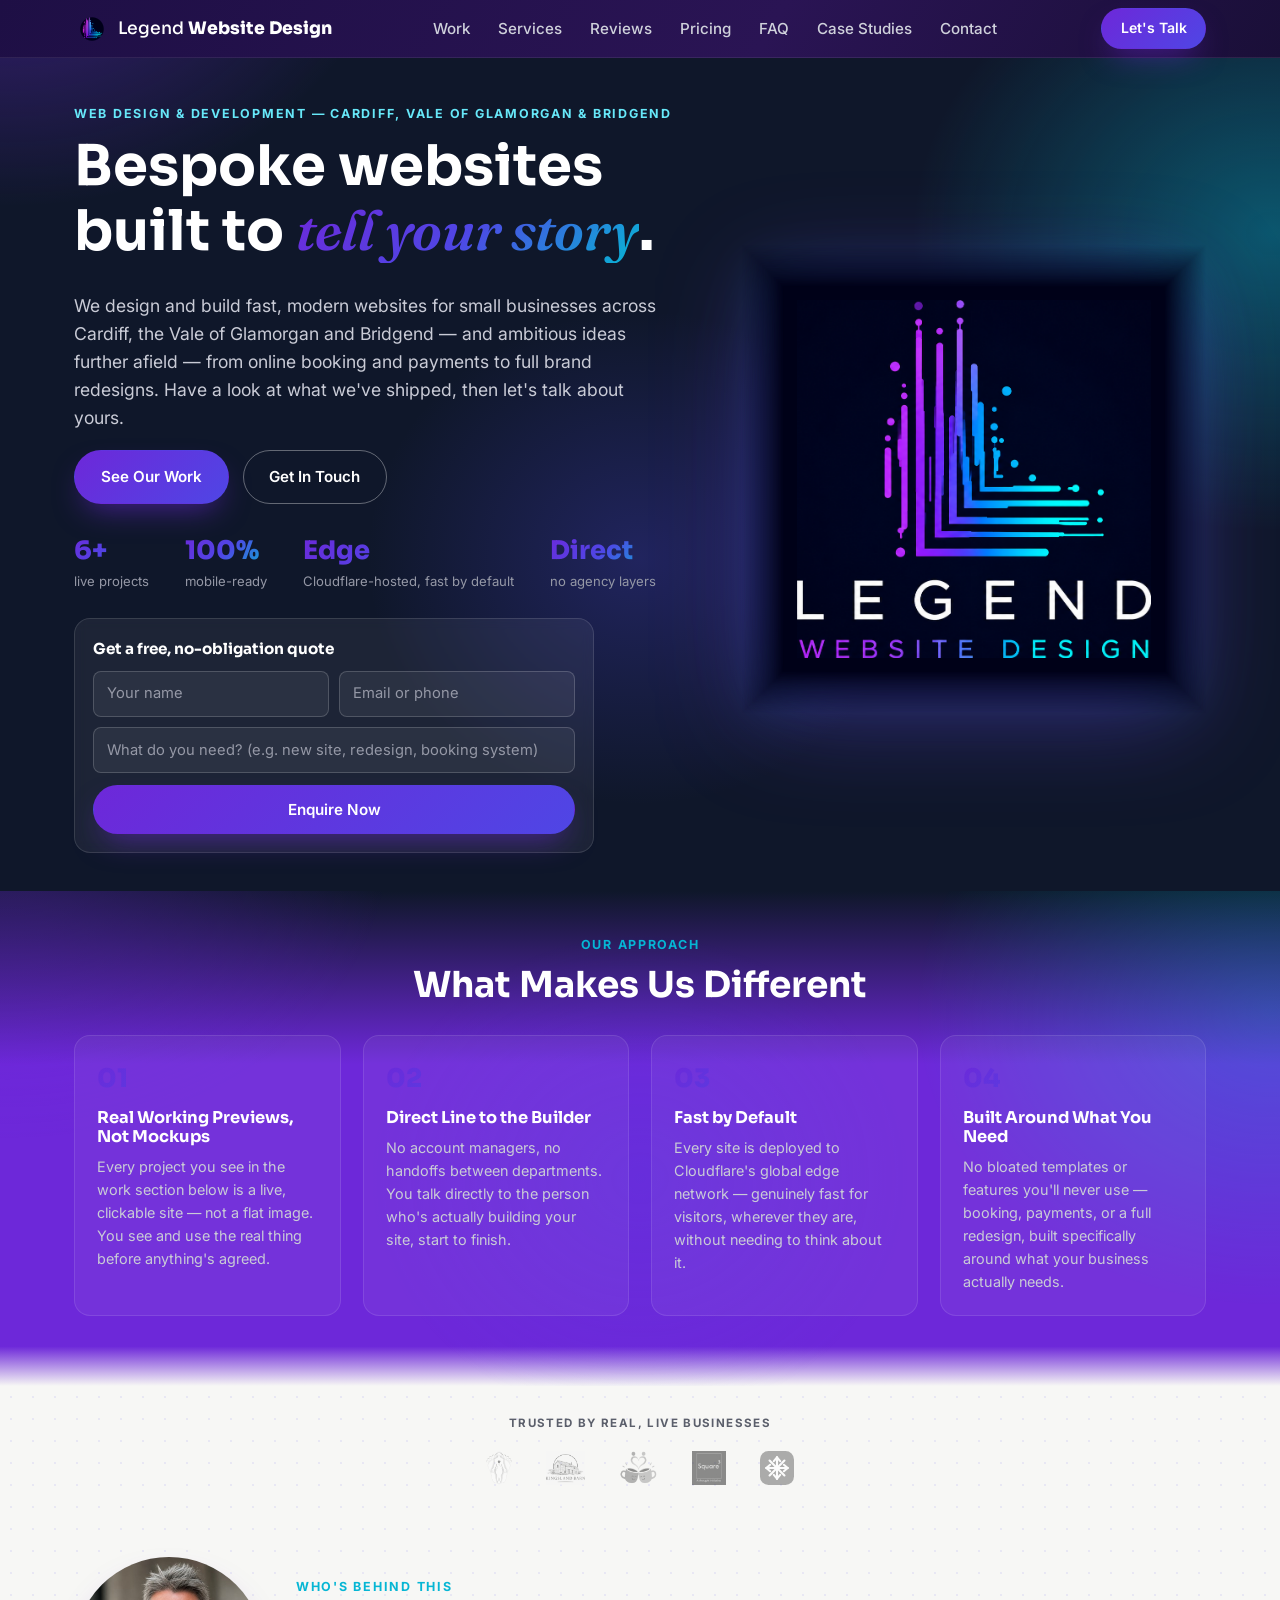
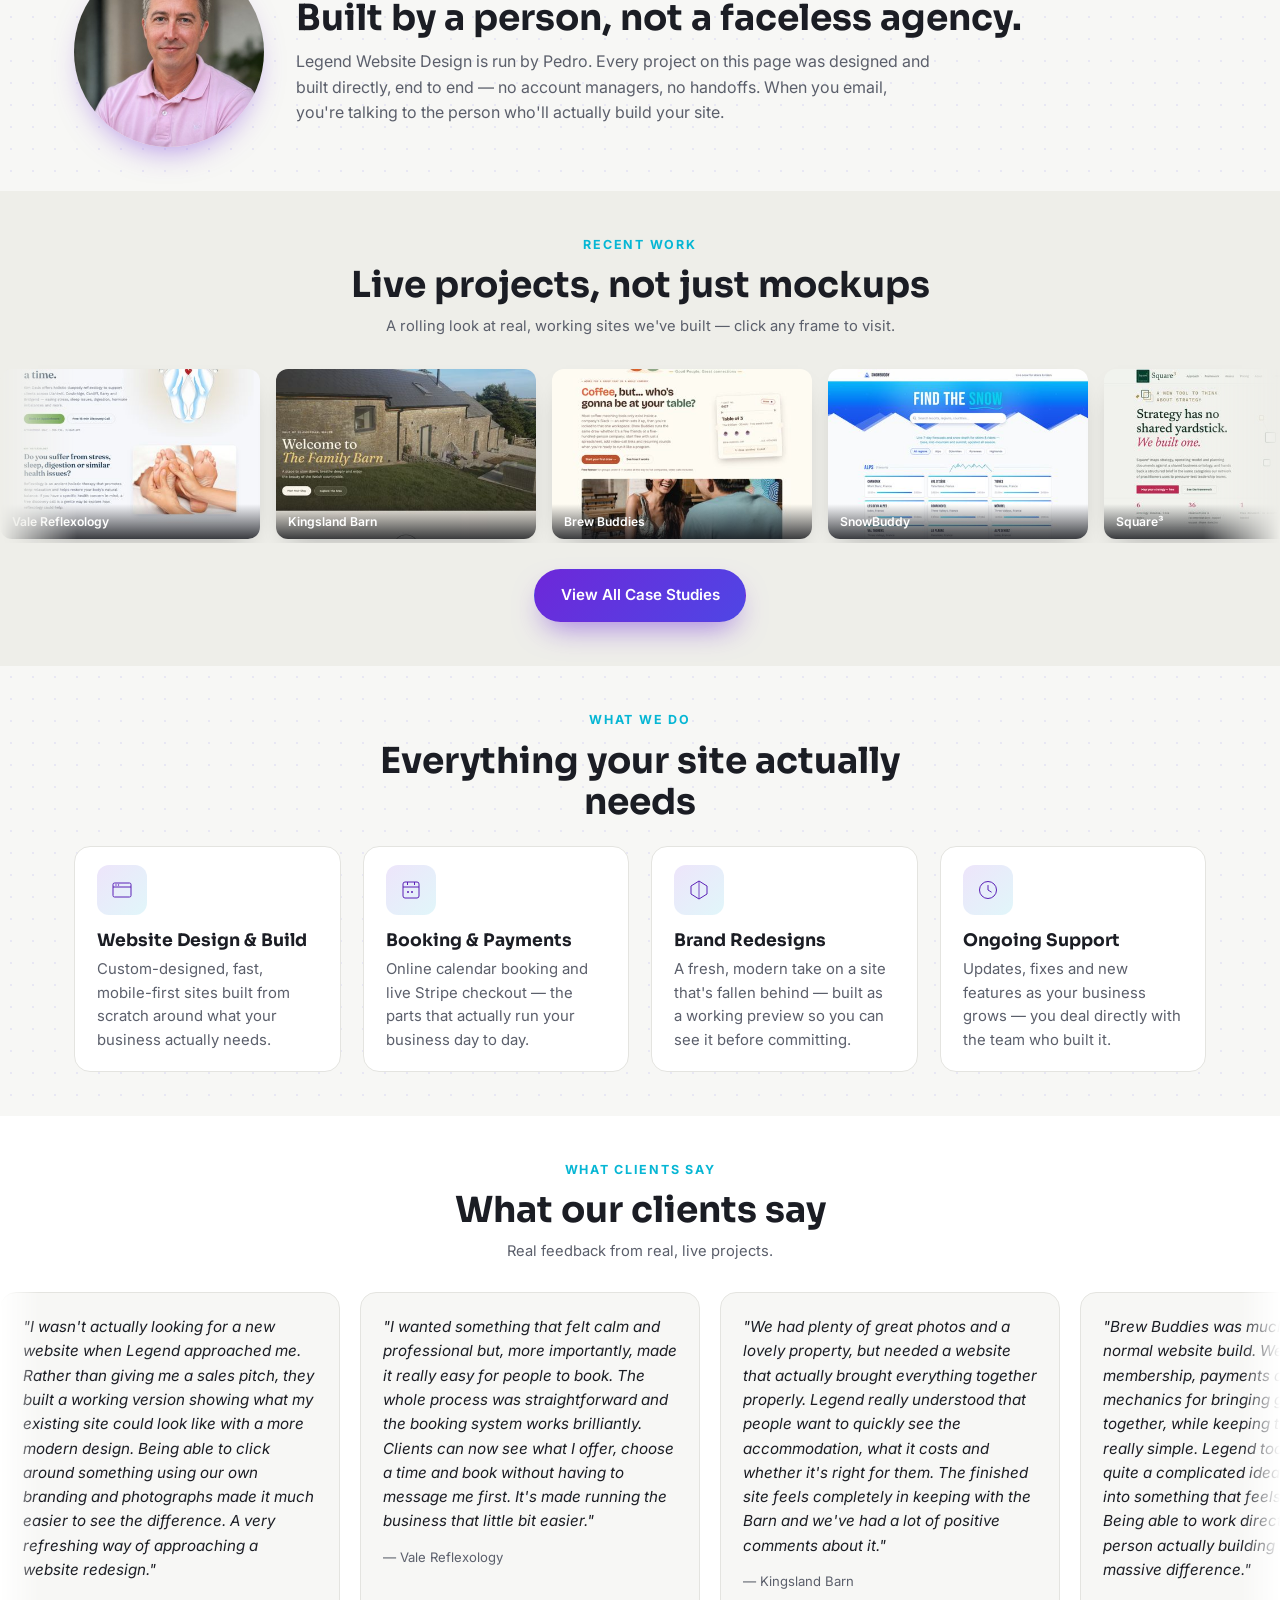
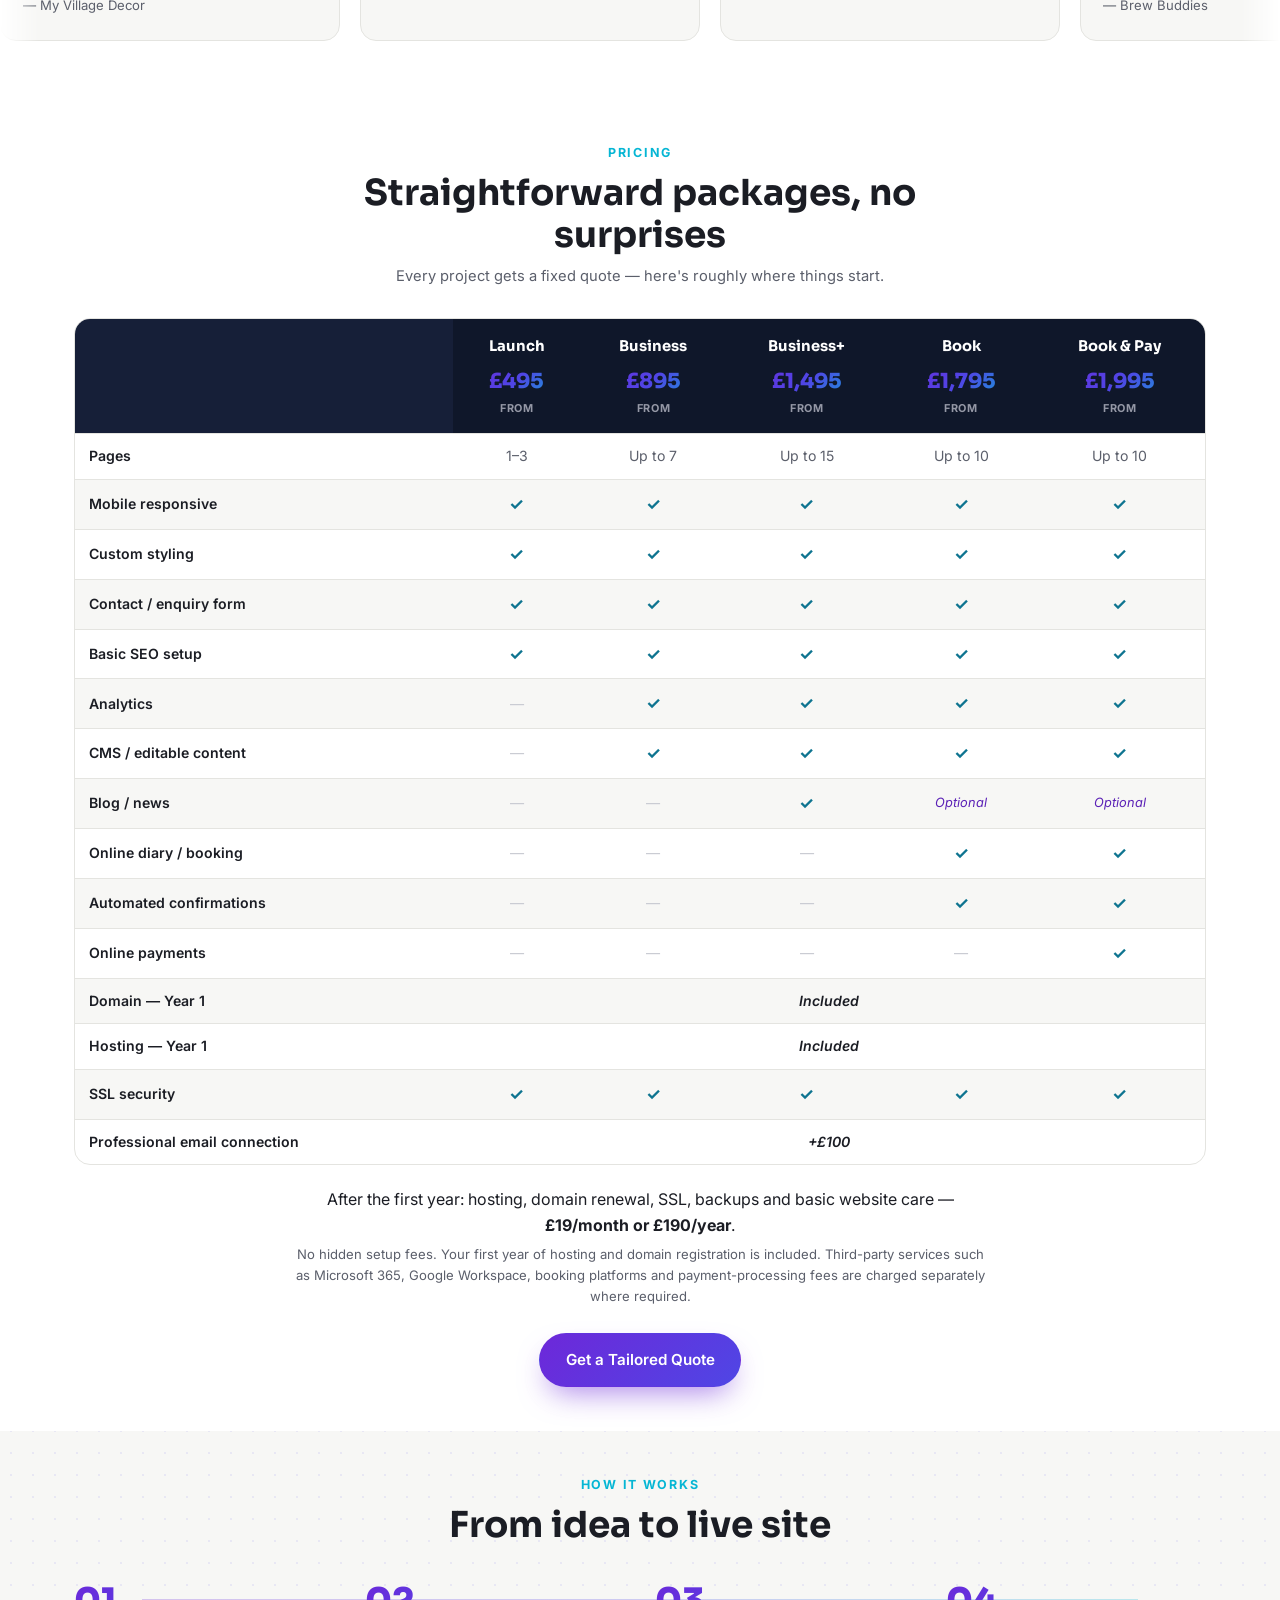
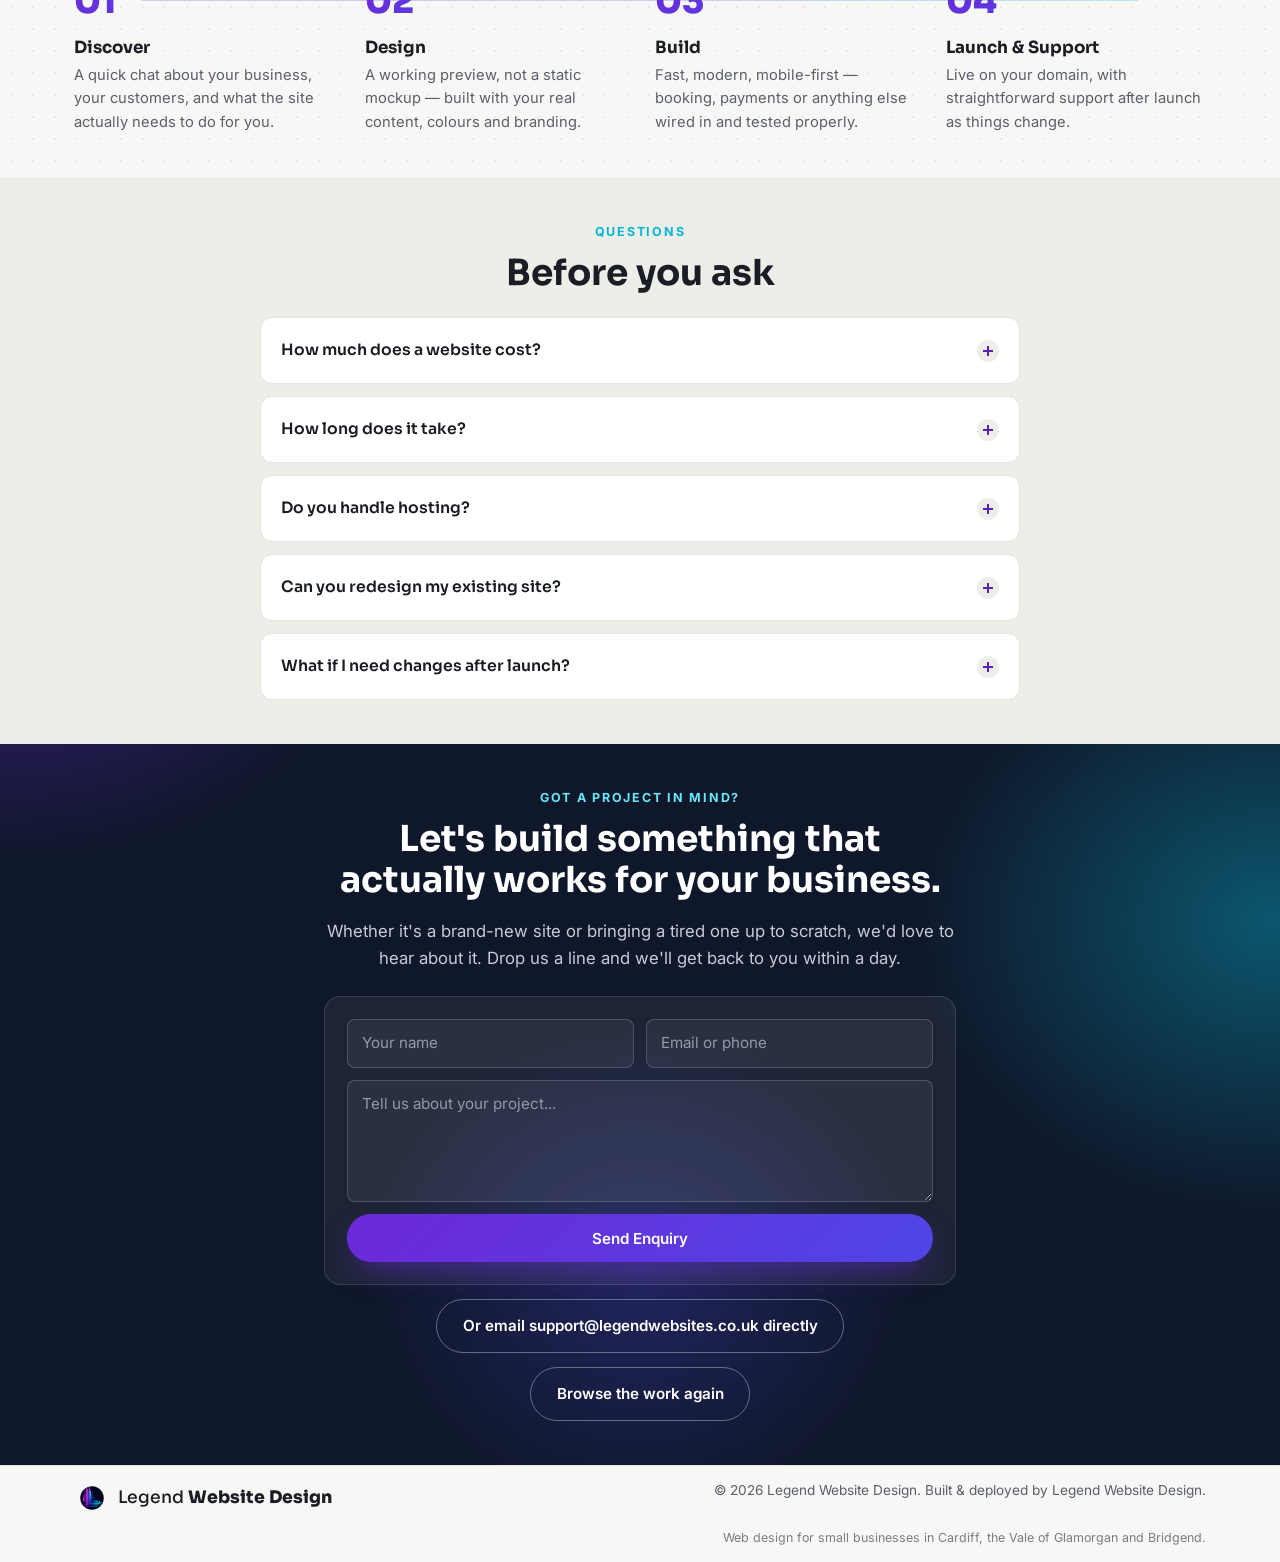
==== commit 9d344bea: "Hero heading single-line + headshot recrop + trustbar logo compression - Hero h1 no longer force-bro" ====
--- a/website/index.html
+++ b/website/index.html
@@ -121,7 +121,7 @@
     <div class="wrap hero-inner">
       <div class="hero-copy">
         <p class="eyebrow">Web design &amp; development — Cardiff, Vale of Glamorgan &amp; Bridgend</p>
-        <h1>Bespoke websites built to<br><span class="rotate-word" id="rotateWord">tell your story</span>.</h1>
+        <h1>Bespoke websites built to <span class="rotate-word" id="rotateWord">tell your story</span>.</h1>
         <p class="hero-lede">We design and build fast, modern websites for small businesses across Cardiff, the Vale of Glamorgan and Bridgend — and ambitious ideas further afield — from online booking and payments to full brand redesigns. Have a look at what we've shipped, then let's talk about yours.</p>
         <div class="hero-actions">
           <a href="#work" class="btn btn-primary">See Our Work</a>
--- a/website/styles.css
+++ b/website/styles.css
@@ -329,9 +329,9 @@
 .different {
   position: relative;
   overflow: hidden;
-  background: var(--ink);
+  background: linear-gradient(to bottom, var(--ink) 0%, var(--violet) 35%, var(--violet) 92%, var(--paper) 100%);
   color: #fff;
-  padding: 44px 0;
+  padding: 44px 0 70px;
 }
 .hero-glow-different { inset: -20% -15% auto -15%; height: 130%; opacity: .7; }
 .different .section-title { color: #fff; position: relative; z-index: 2; }
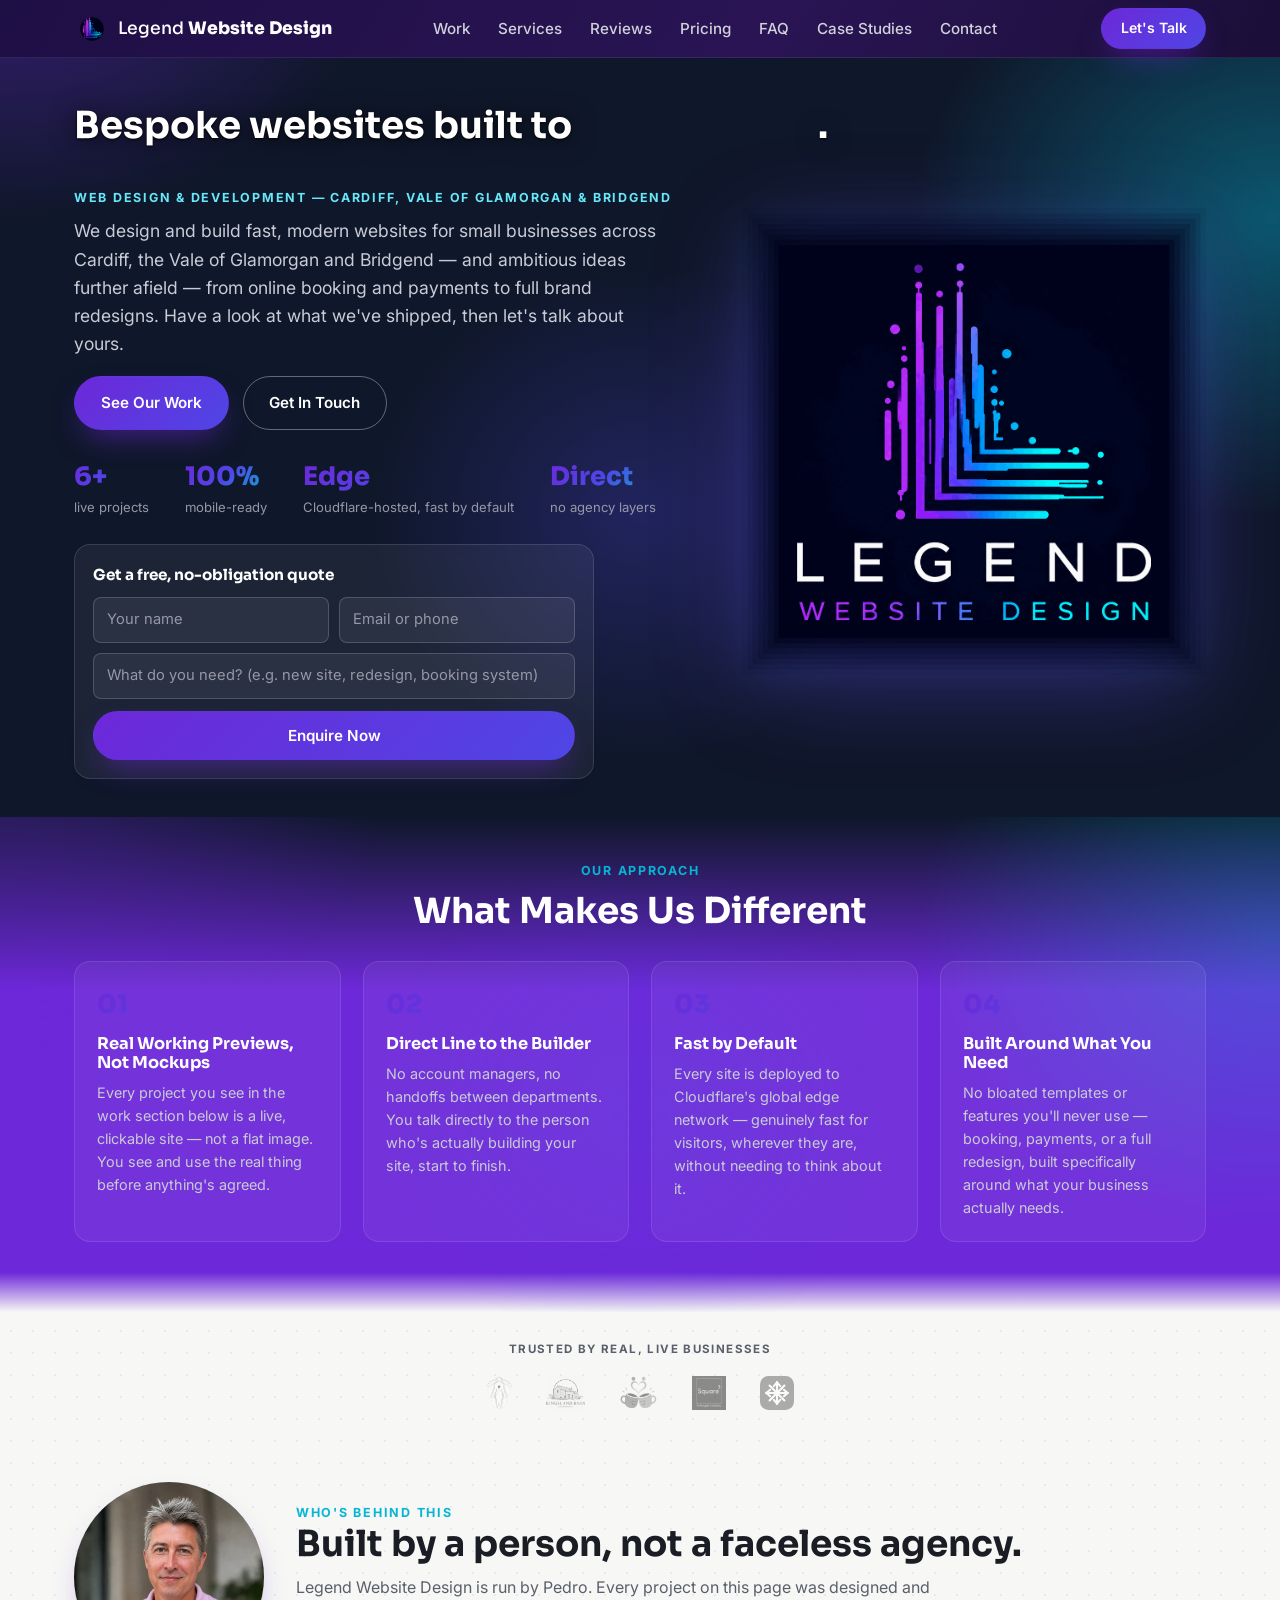
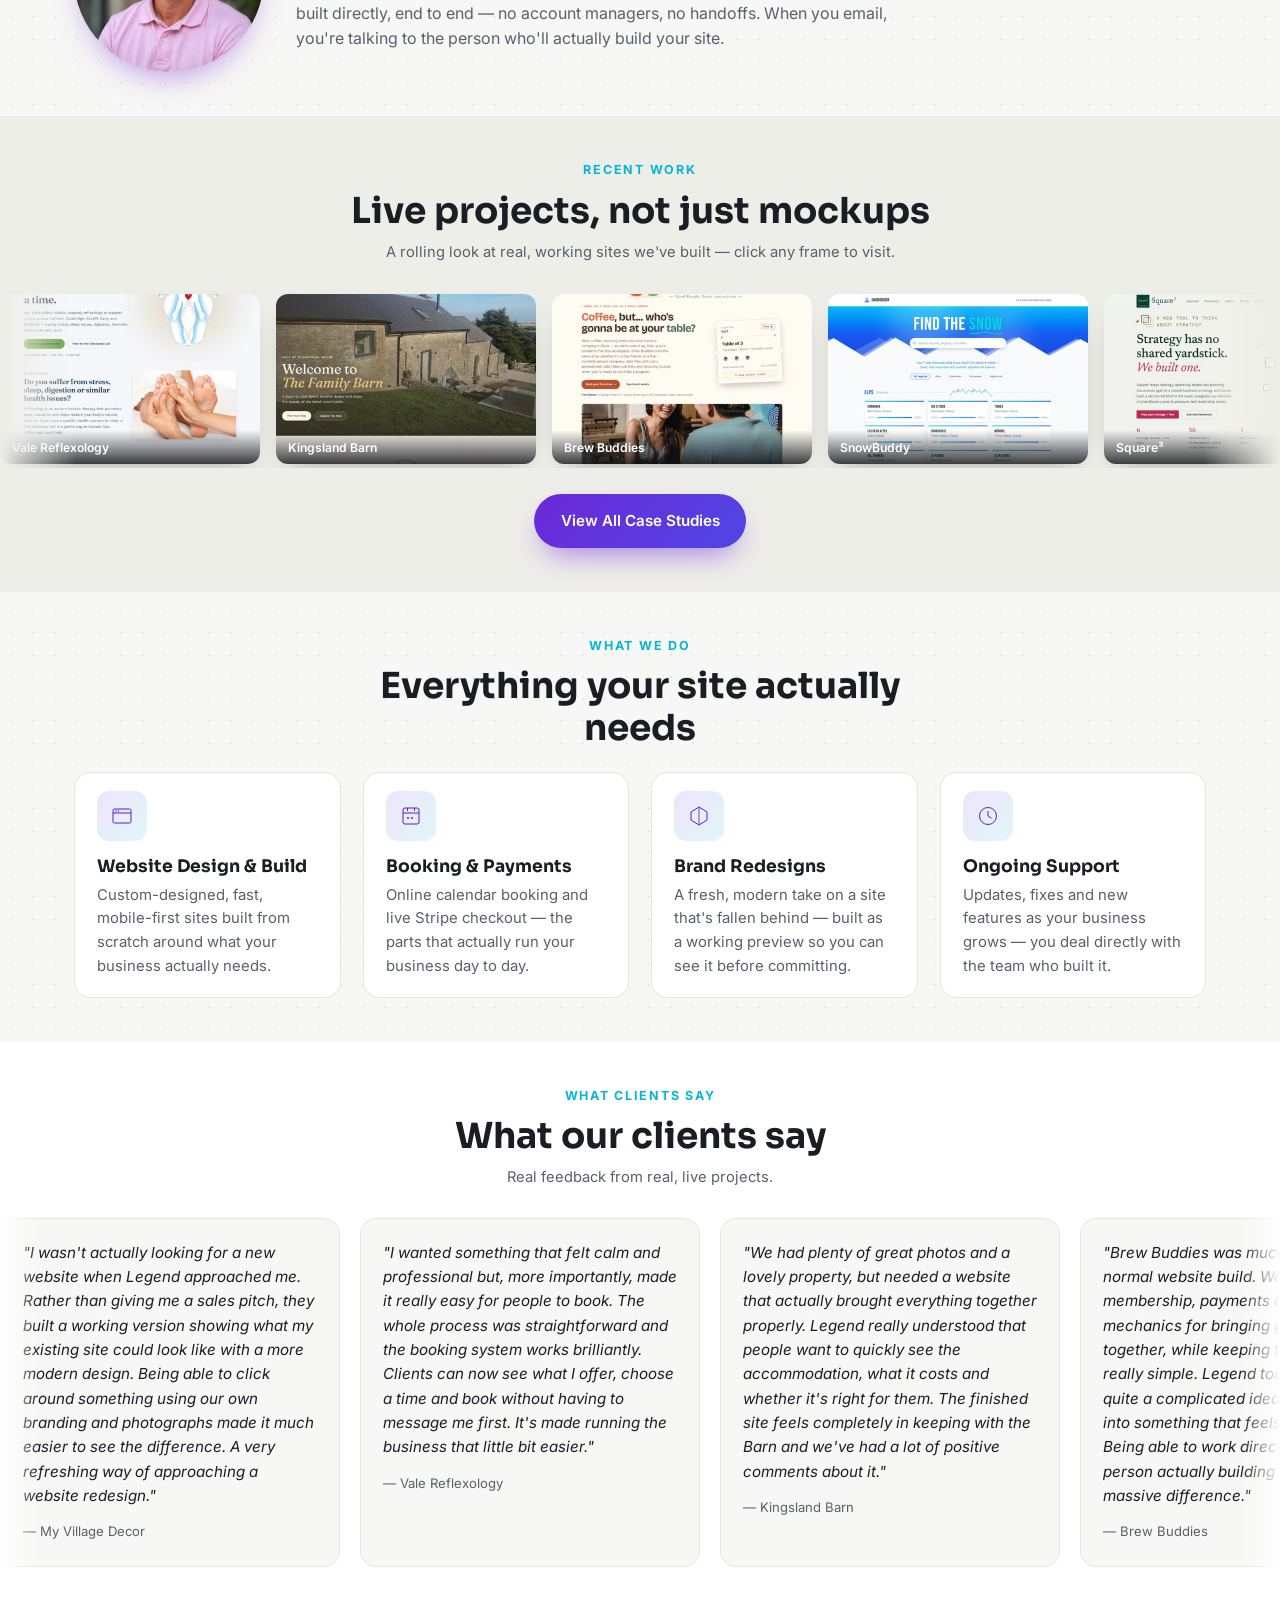
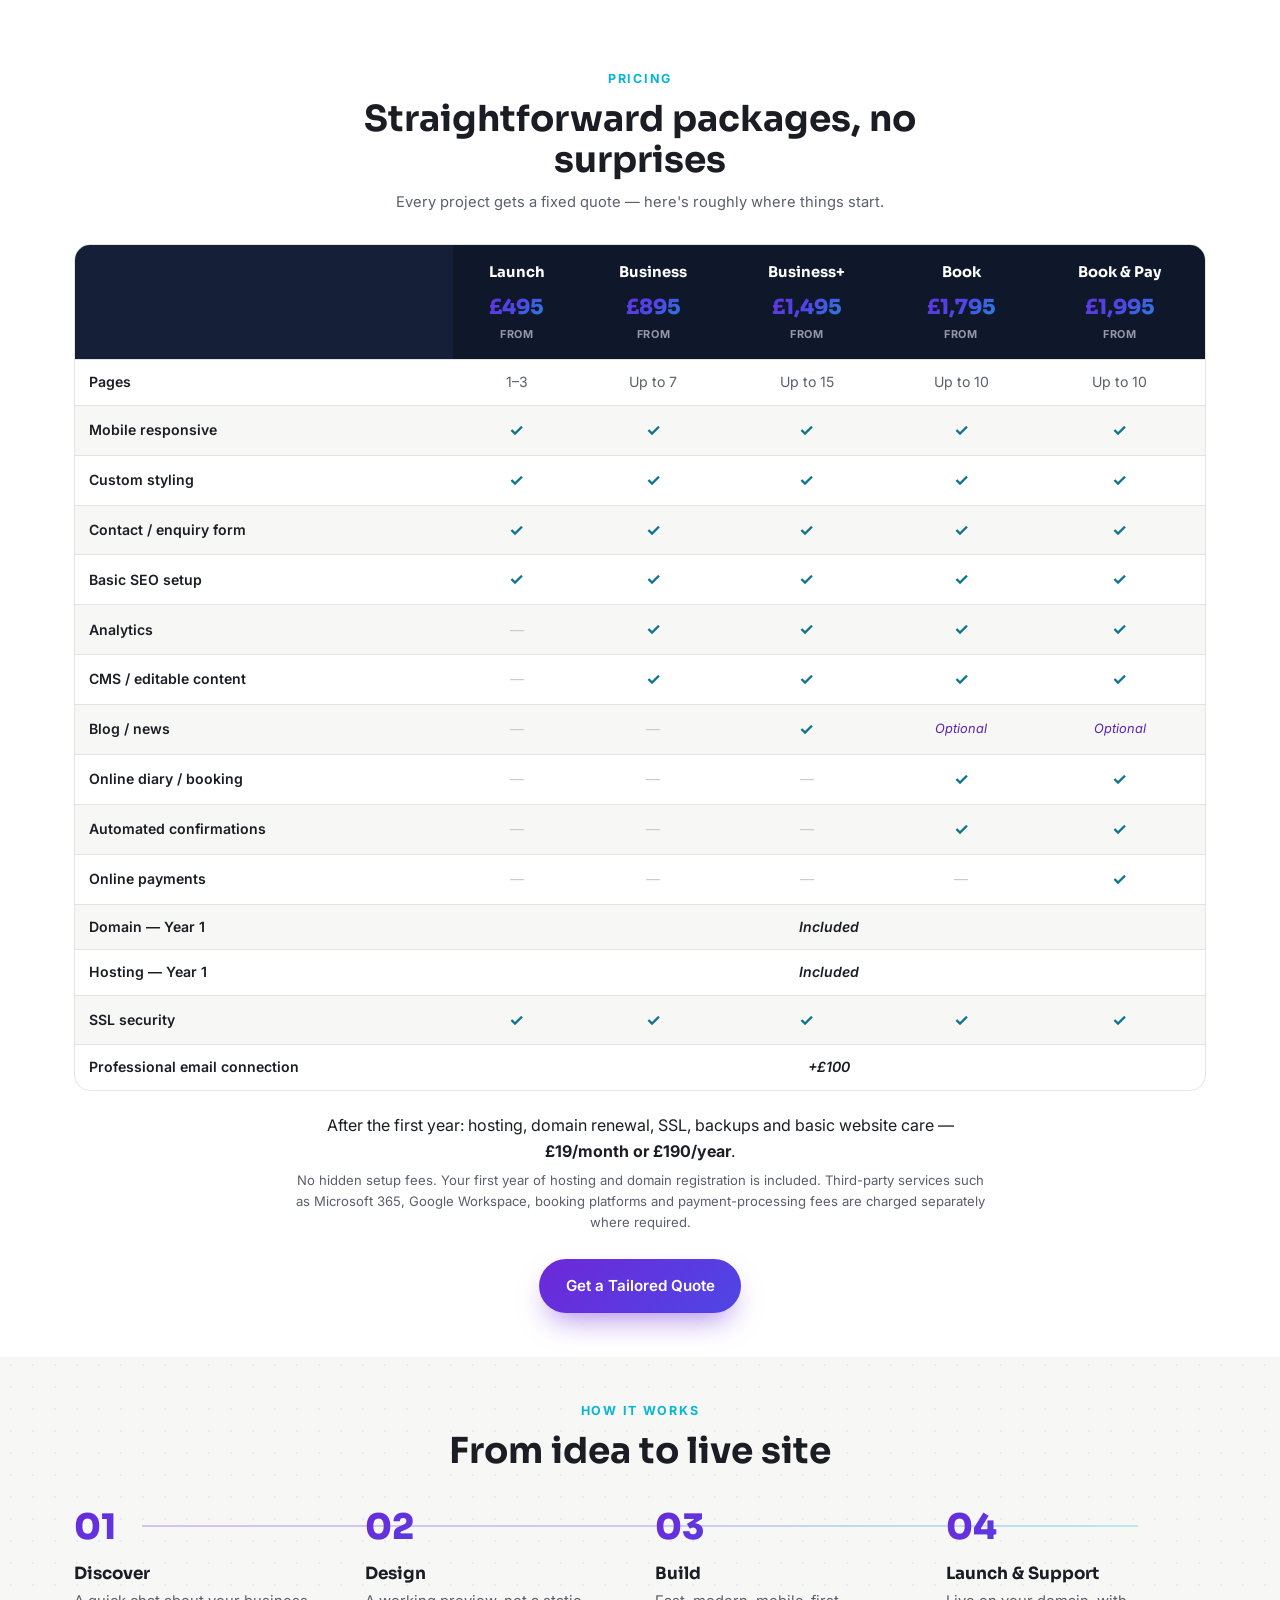
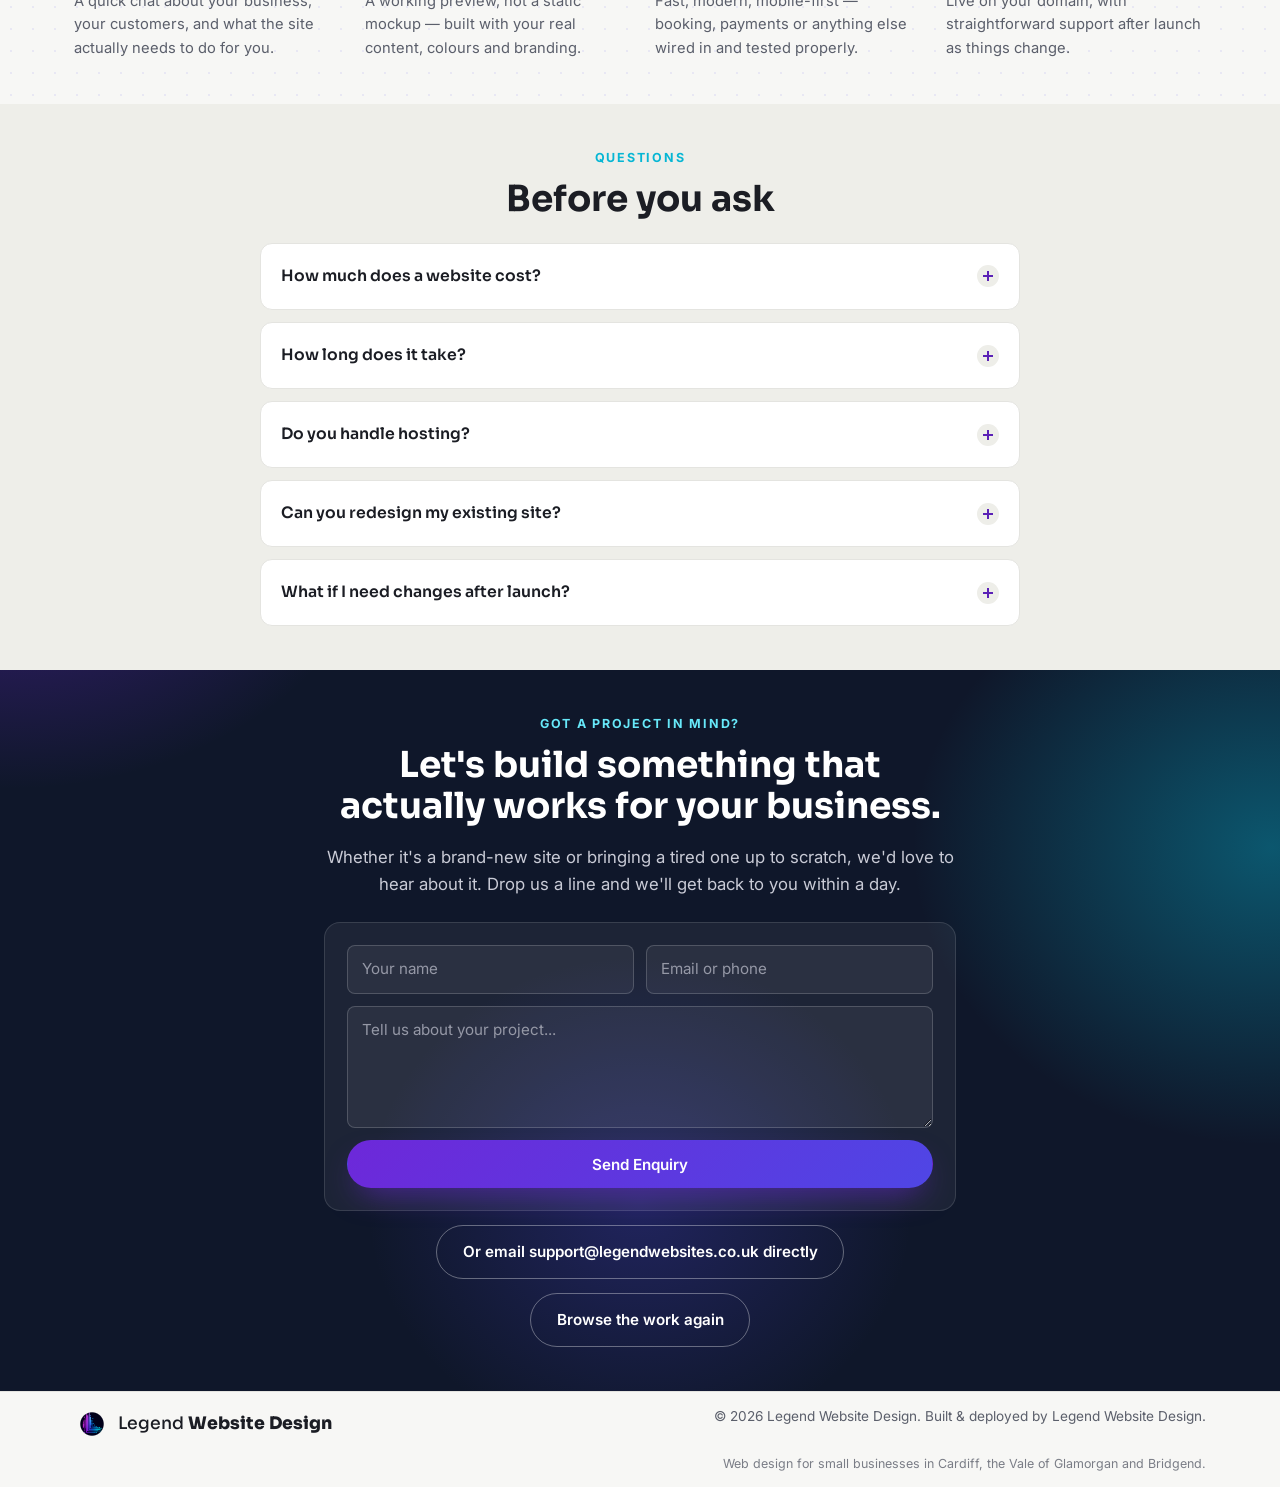
==== commit deced048: "Hero heading: single line, full-width, overlapping the logo graphic Moved the h1 out of hero-copy to" ====
--- a/website/index.html
+++ b/website/index.html
@@ -119,9 +119,9 @@
   <section class="hero">
     <div class="hero-glow" aria-hidden="true"></div>
     <div class="wrap hero-inner">
+      <h1 class="hero-heading">Bespoke websites built to <span class="rotate-word" id="rotateWord">tell your story</span>.</h1>
       <div class="hero-copy">
         <p class="eyebrow">Web design &amp; development — Cardiff, Vale of Glamorgan &amp; Bridgend</p>
-        <h1>Bespoke websites built to <span class="rotate-word" id="rotateWord">tell your story</span>.</h1>
         <p class="hero-lede">We design and build fast, modern websites for small businesses across Cardiff, the Vale of Glamorgan and Bridgend — and ambitious ideas further afield — from online booking and payments to full brand redesigns. Have a look at what we've shipped, then let's talk about yours.</p>
         <div class="hero-actions">
           <a href="#work" class="btn btn-primary">See Our Work</a>
--- a/website/styles.css
+++ b/website/styles.css
@@ -168,10 +168,29 @@
   padding: 46px 24px 38px;
   display: grid;
   grid-template-columns: 1.15fr .85fr;
+  grid-template-rows: auto auto;
   gap: 40px;
   align-items: center;
 }
-.hero-visual { display: flex; justify-content: center; align-items: center; }
+.hero-heading {
+  grid-column: 1 / -1;
+  grid-row: 1;
+  position: relative;
+  z-index: 3;
+  color: #fff;
+  font-size: clamp(1.5rem, 2.9vw, 2.6rem);
+  white-space: nowrap;
+  text-shadow: 0 2px 24px rgba(0,0,0,.7), 0 1px 3px rgba(0,0,0,.9);
+  margin: 0;
+}
+.hero-copy { grid-column: 1; grid-row: 2; }
+.hero-visual {
+  grid-column: 2;
+  grid-row: 1 / 3;
+  display: flex;
+  justify-content: center;
+  align-items: center;
+}
 .hero-logo-img {
   max-width: 100%;
   width: 100%;
@@ -184,13 +203,6 @@
   50% { transform: translateY(-16px); }
 }
 .hero .eyebrow { color: #67e8f9; }
-.hero h1 { color: #fff; font-size: clamp(2.3rem, 4.6vw, 3.5rem); }
-.hero h1 .pop {
-  background: var(--grad-brand);
-  -webkit-background-clip: text;
-  background-clip: text;
-  color: transparent;
-}
 .rotate-word {
   display: inline-block;
   white-space: nowrap;
@@ -796,8 +808,10 @@
     padding: 12px 24px 20px;
   }
   .main-nav.is-open a { width: 100%; padding: 10px 0; color: #fff; }
-  .hero-inner { padding: 38px 24px 32px; grid-template-columns: 1fr; gap: 26px; }
-  .hero-visual { order: -1; max-width: 320px; margin: 0 auto; }
+  .hero-inner { padding: 38px 24px 32px; grid-template-columns: 1fr; grid-template-rows: auto auto auto; gap: 26px; }
+  .hero-heading { grid-column: 1; grid-row: 1; white-space: normal; text-shadow: none; }
+  .hero-visual { grid-column: 1; grid-row: 2; order: -1; max-width: 320px; margin: 0 auto; }
+  .hero-copy { grid-column: 1; grid-row: 3; }
   .hero-stats { gap: 22px; }
   .quickform-row { flex-direction: column; }
   .contact-form-row { flex-direction: column; }
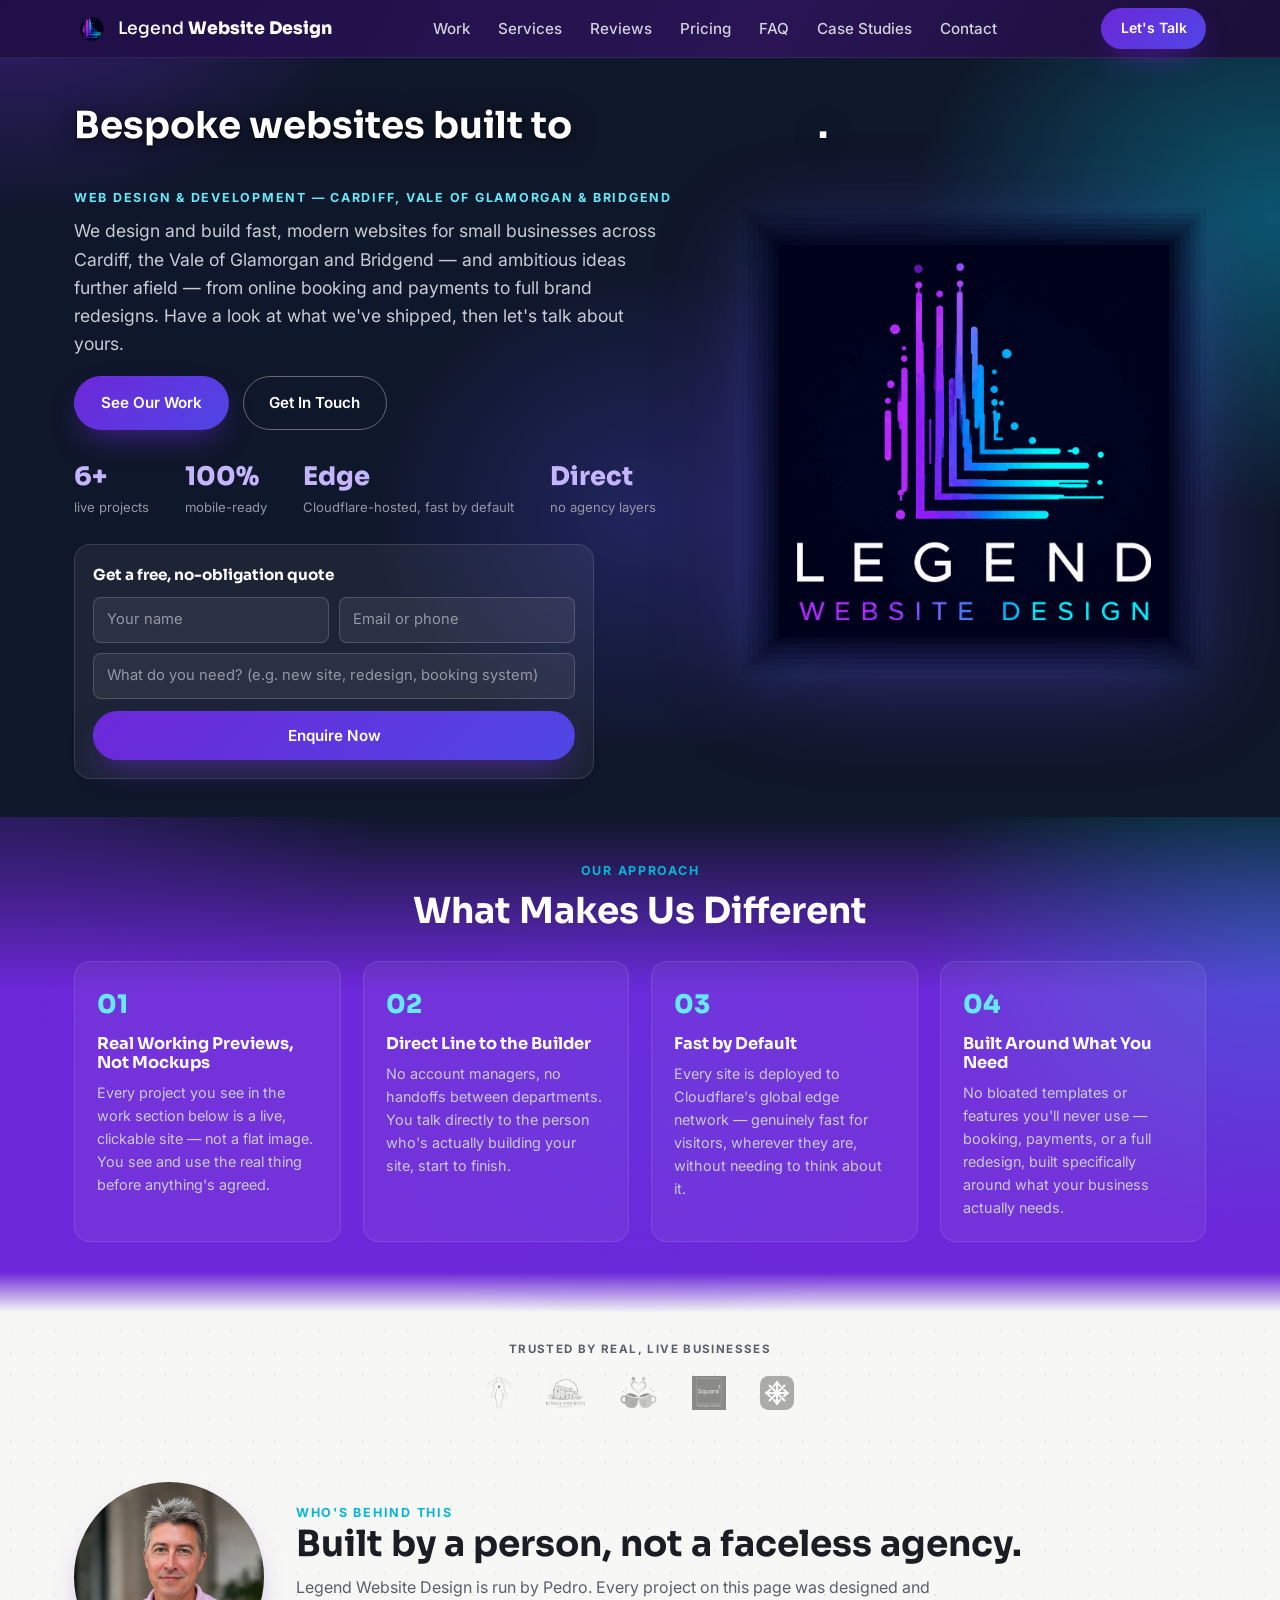
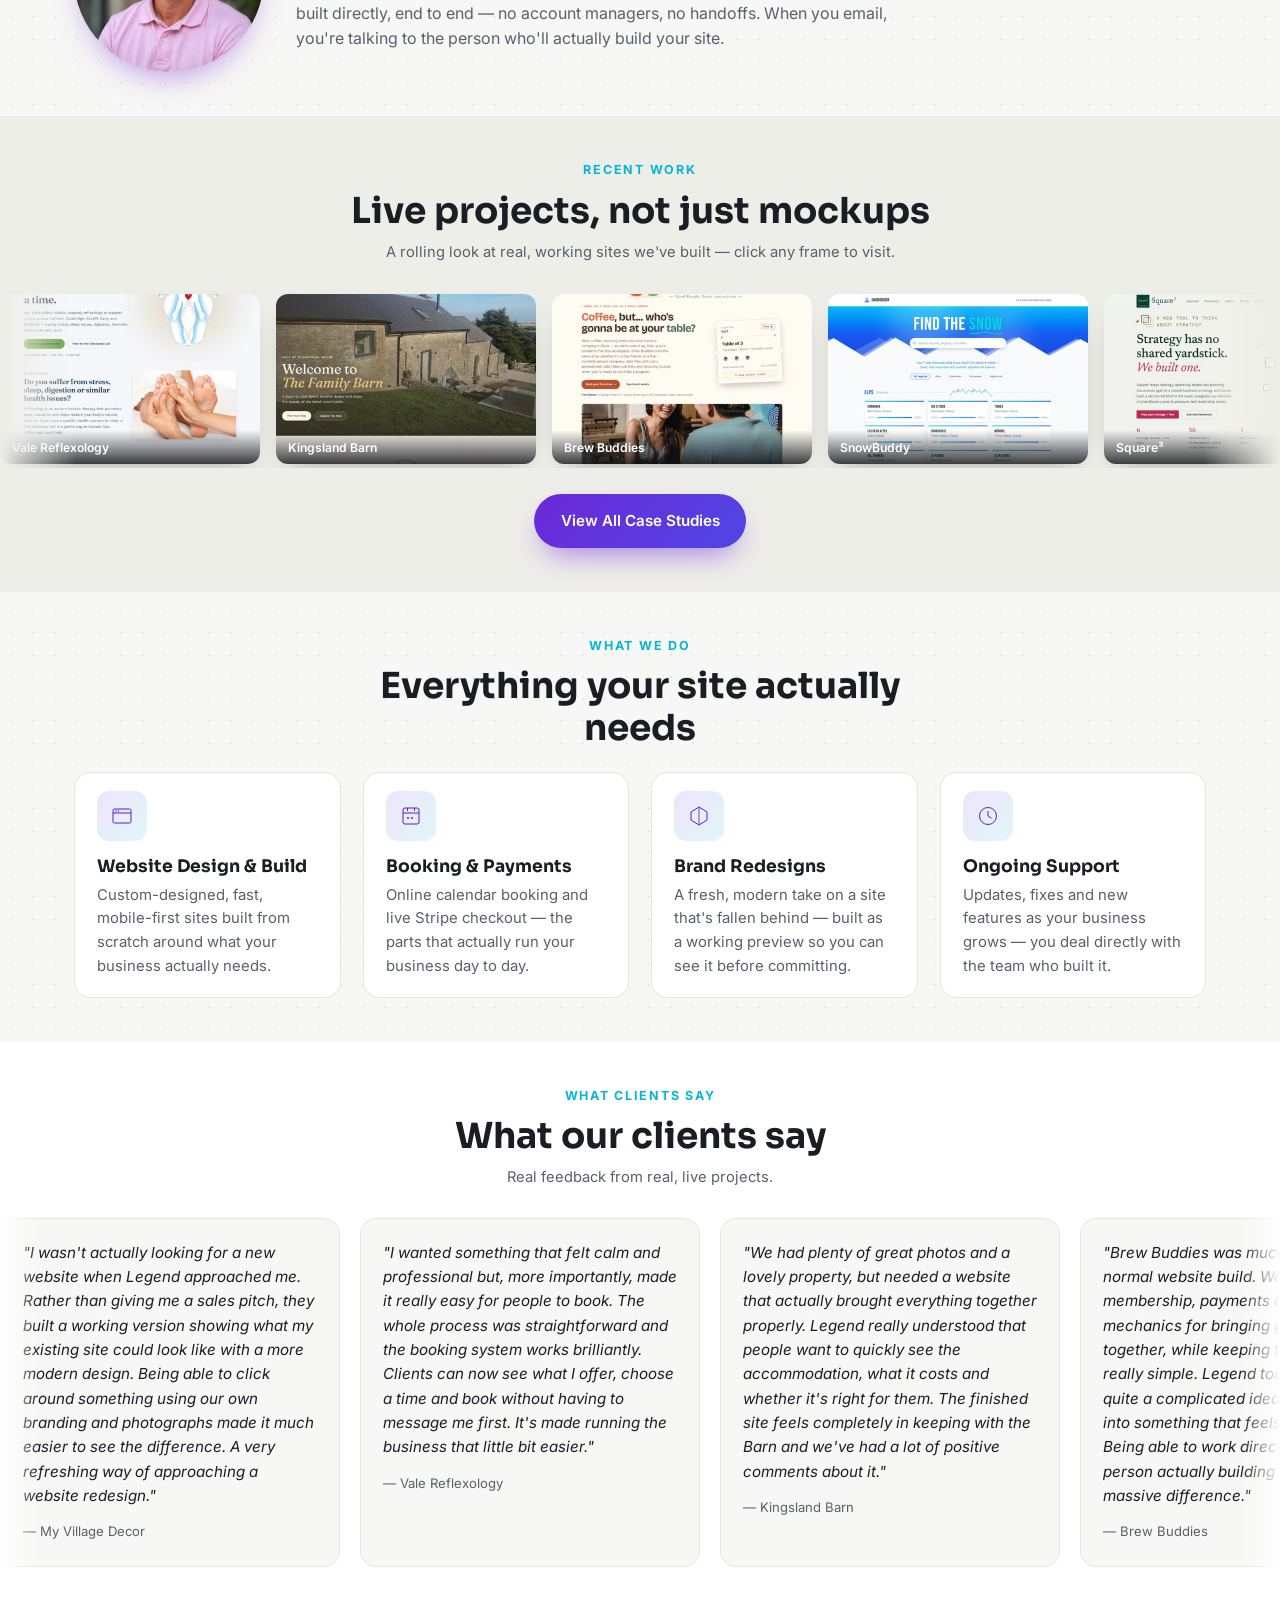
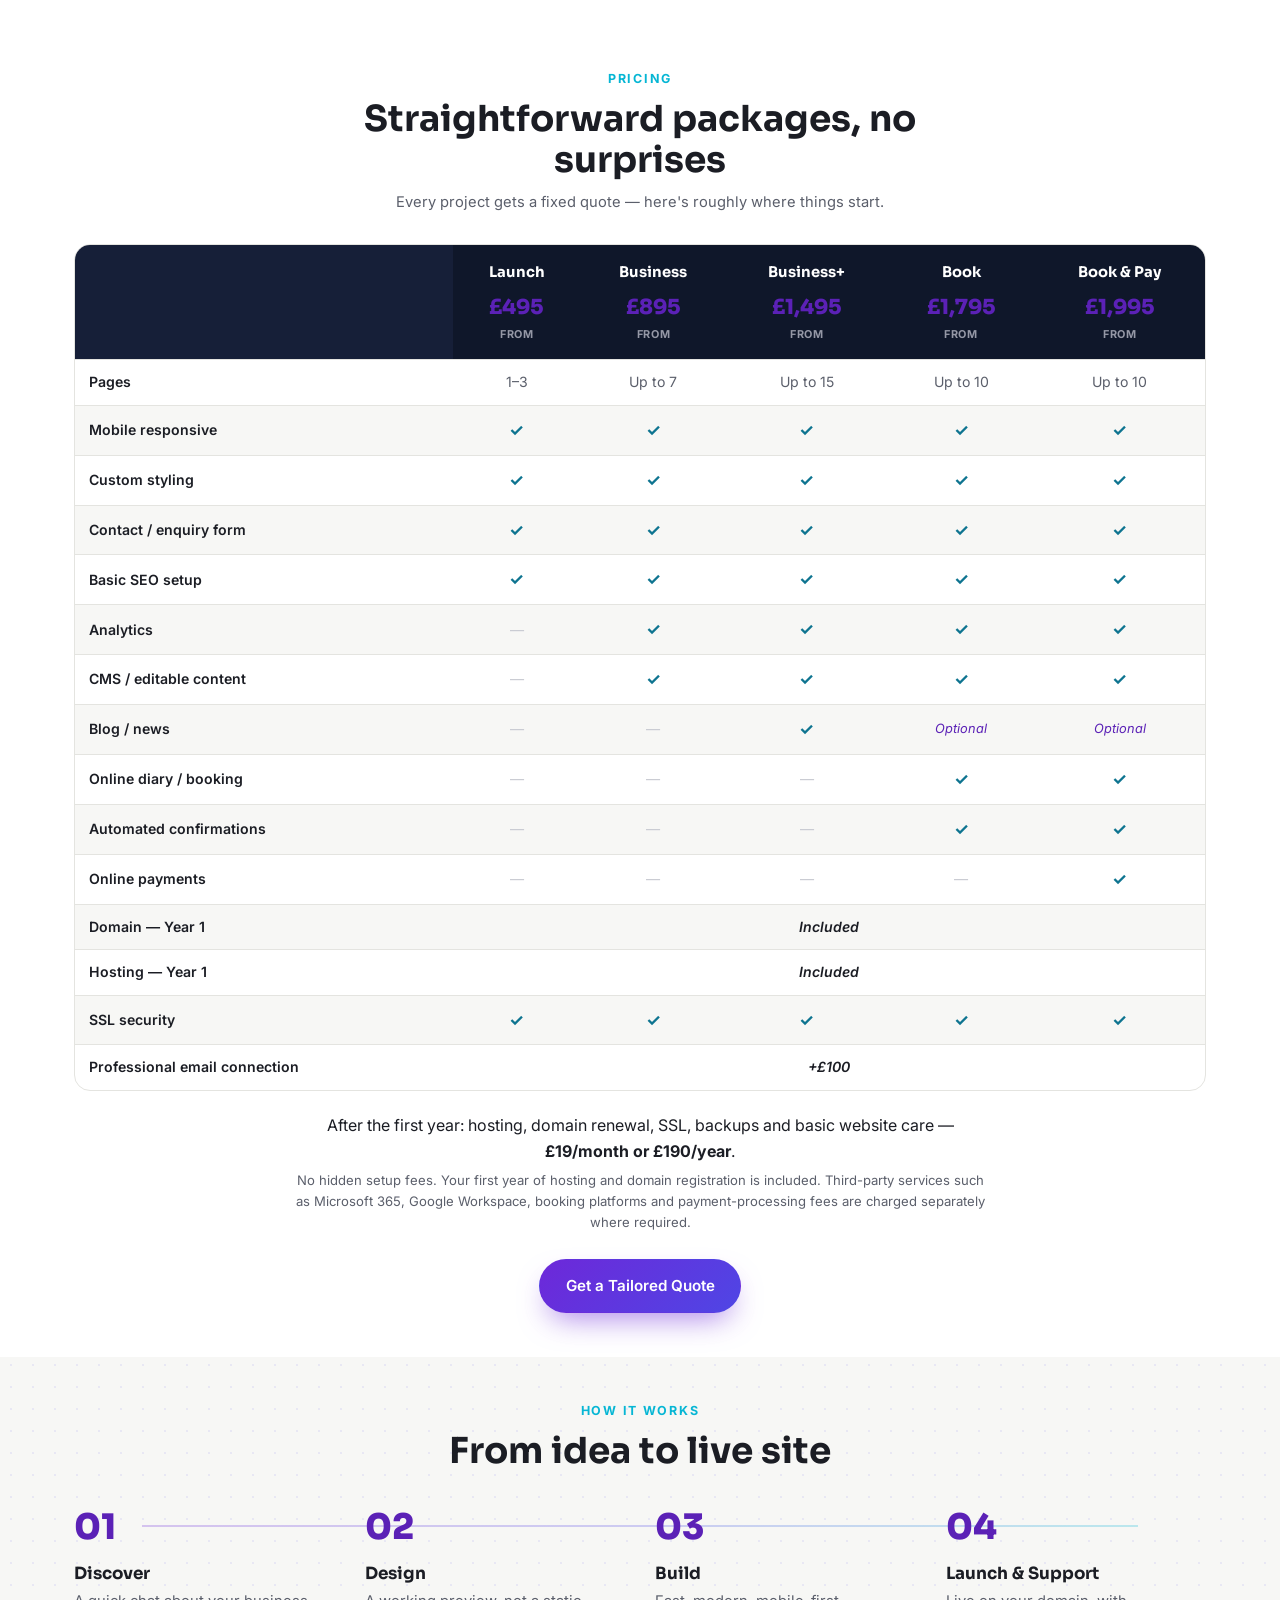
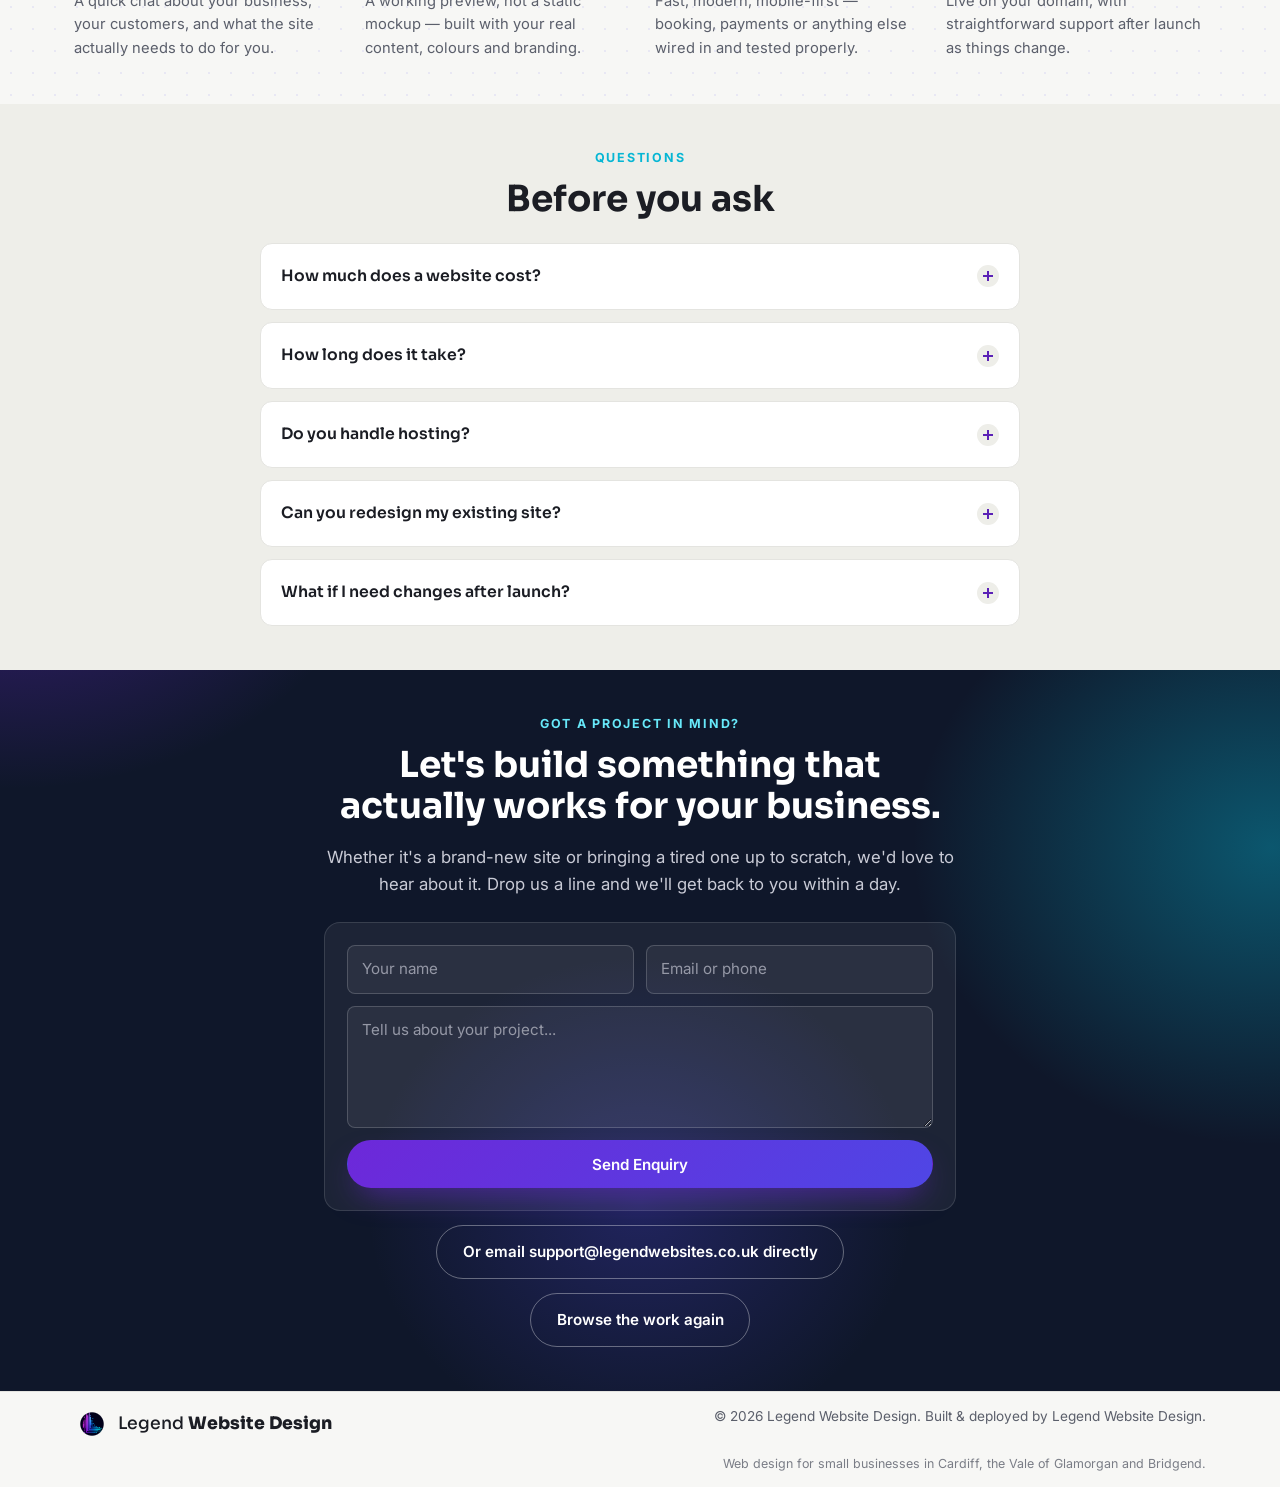
==== commit 3fe6243c: "Cache-bust styles.css so phones pick up the new mobile layout Safari can keep serving a cached style" ====
--- a/website/index.html
+++ b/website/index.html
@@ -32,7 +32,7 @@
 <link rel="preconnect" href="https://fonts.googleapis.com">
 <link rel="preconnect" href="https://fonts.gstatic.com" crossorigin>
 <link href="https://fonts.googleapis.com/css2?family=Sora:wght@400;500;600;700;800&family=Inter:wght@400;500;600;700&family=Fraunces:ital,wght@1,500;1,600&display=swap" rel="stylesheet">
-<link rel="stylesheet" href="styles.css">
+<link rel="stylesheet" href="styles.css?v=20261007">
 <script type="application/ld+json">
 {
   "@context": "https://schema.org",
--- a/website/styles.css
+++ b/website/styles.css
@@ -209,10 +209,12 @@
   font-family: 'Fraunces', serif;
   font-style: italic;
   font-weight: 600;
-  background: var(--grad-brand);
-  -webkit-background-clip: text;
-  background-clip: text;
-  color: transparent;
+  color: #d8c8ff;
+  text-shadow:
+    -1.5px -1.5px 0 #000, 1.5px -1.5px 0 #000, -1.5px 1.5px 0 #000, 1.5px 1.5px 0 #000,
+    0 -1.5px 0 #000, 0 1.5px 0 #000, -1.5px 0 0 #000, 1.5px 0 0 #000,
+    0 0 10px rgba(0,0,0,.9),
+    0 0 6px rgba(216,200,255,.9);
   transition: opacity .35s ease, transform .35s ease;
 }
 .rotate-word.is-swapping { opacity: 0; transform: translateY(10px); }
@@ -224,10 +226,7 @@
   font-family: 'Sora', sans-serif;
   font-weight: 800;
   font-size: 1.6rem;
-  background: var(--grad-brand);
-  -webkit-background-clip: text;
-  background-clip: text;
-  color: transparent;
+  color: #c4b5fd;
 }
 .hero-stats span { font-size: .82rem; color: #9598a6; }
 
@@ -365,10 +364,7 @@
   font-family: 'Sora', sans-serif;
   font-weight: 800;
   font-size: 1.6rem;
-  background: var(--grad-brand);
-  -webkit-background-clip: text;
-  background-clip: text;
-  color: transparent;
+  color: #67e8f9;
   margin-bottom: 10px;
 }
 .different-card h3 { color: #fff; font-size: 1.02rem; margin-bottom: .5em; }
@@ -402,10 +398,7 @@
   font-family: 'Sora', sans-serif;
   font-weight: 800;
   font-size: 1.3rem;
-  background: var(--grad-brand);
-  -webkit-background-clip: text;
-  background-clip: text;
-  color: transparent;
+  color: var(--violet-deep);
 }
 .pt-price-note { display: block; font-size: .68rem; color: #9598a6; text-transform: uppercase; letter-spacing: .06em; margin-top: 2px; }
 
@@ -673,10 +666,7 @@
   font-family: 'Sora', sans-serif;
   font-weight: 800;
   font-size: 2.2rem;
-  background: var(--grad-brand);
-  -webkit-background-clip: text;
-  background-clip: text;
-  color: transparent;
+  color: var(--violet-deep);
   margin-bottom: 8px;
 }
 .process-step h3 { font-size: 1.05rem; margin-bottom: .4em; }
@@ -812,7 +802,19 @@
   .hero-heading { grid-column: 1; grid-row: 1; white-space: normal; text-shadow: none; }
   .hero-visual { grid-column: 1; grid-row: 2; order: -1; max-width: 320px; margin: 0 auto; }
   .hero-copy { grid-column: 1; grid-row: 3; }
-  .hero-stats { gap: 22px; }
+  /* Phones: centre the hero copy to match the centred logo and section titles */
+  .hero-inner { padding: 30px 24px 28px; gap: 20px; }
+  .hero-heading { text-align: center; }
+  .hero-visual { max-width: 250px; }
+  .hero-copy { text-align: center; }
+  .hero-lede { margin-left: auto; margin-right: auto; font-size: 1.02rem; }
+  .hero-actions { justify-content: center; margin: 16px 0 22px; }
+  .hero-stats { display: grid; grid-template-columns: 1fr 1fr; gap: 18px 12px; }
+  .hero-stats li { align-items: center; text-align: center; }
+  .quickform { margin-left: auto; margin-right: auto; }
+  .quickform-title { text-align: center; }
+  /* The connector line strikes through the "01" when the steps stack */
+  .process-grid::before { display: none; }
   .quickform-row { flex-direction: column; }
   .contact-form-row { flex-direction: column; }
   .about-mini-inner { flex-direction: column; text-align: center; }
